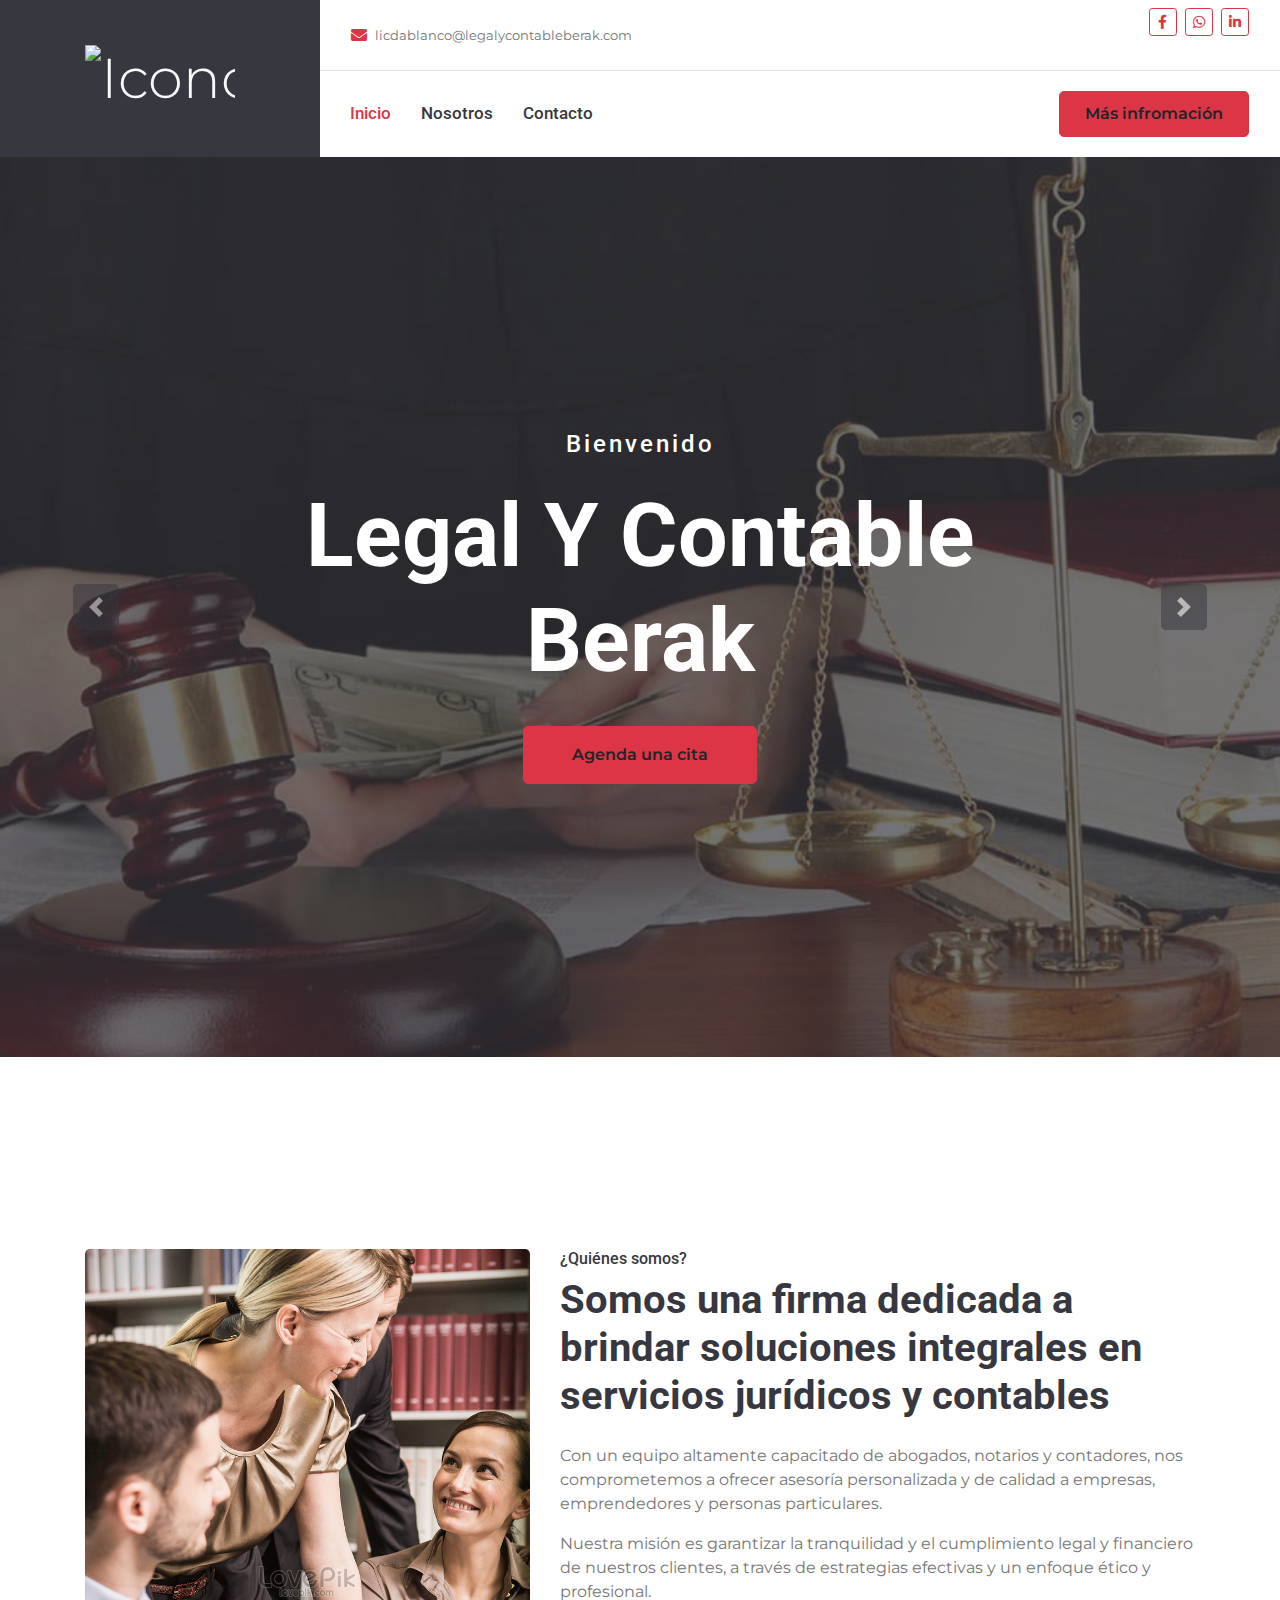
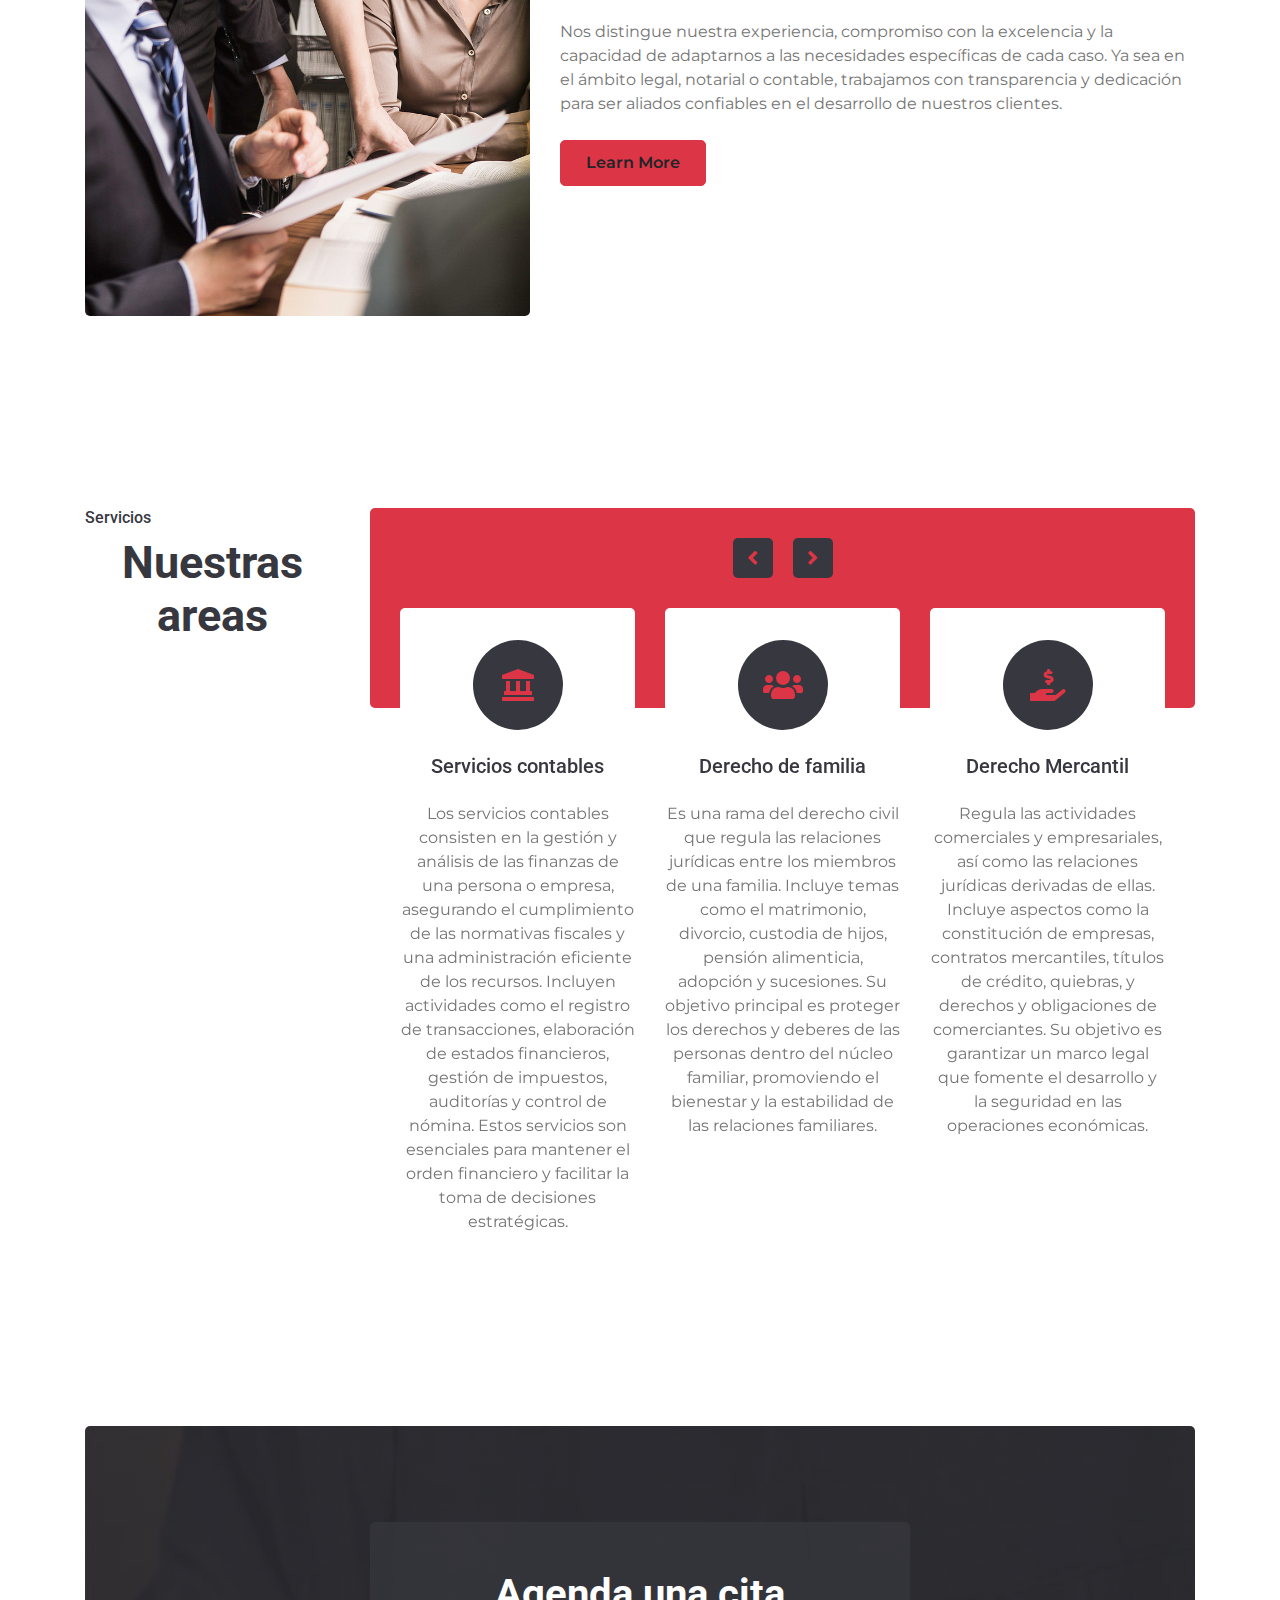
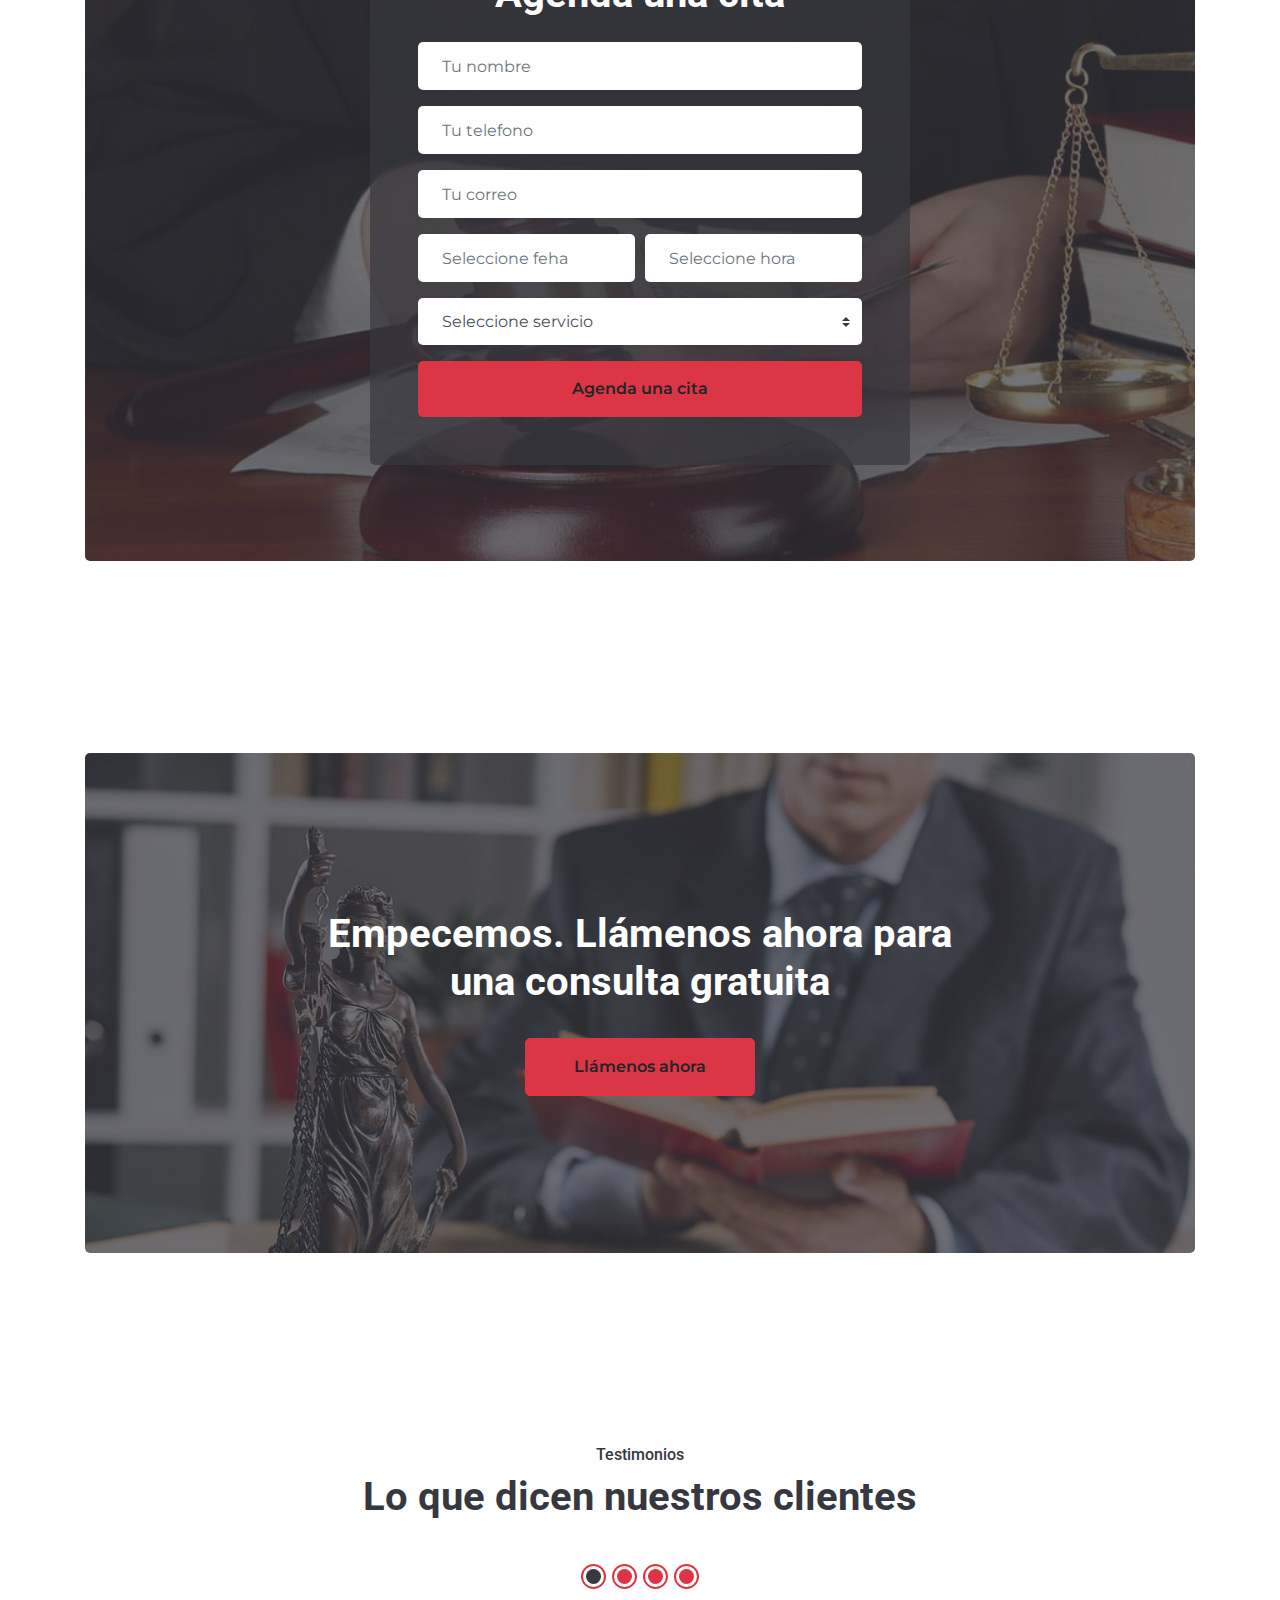
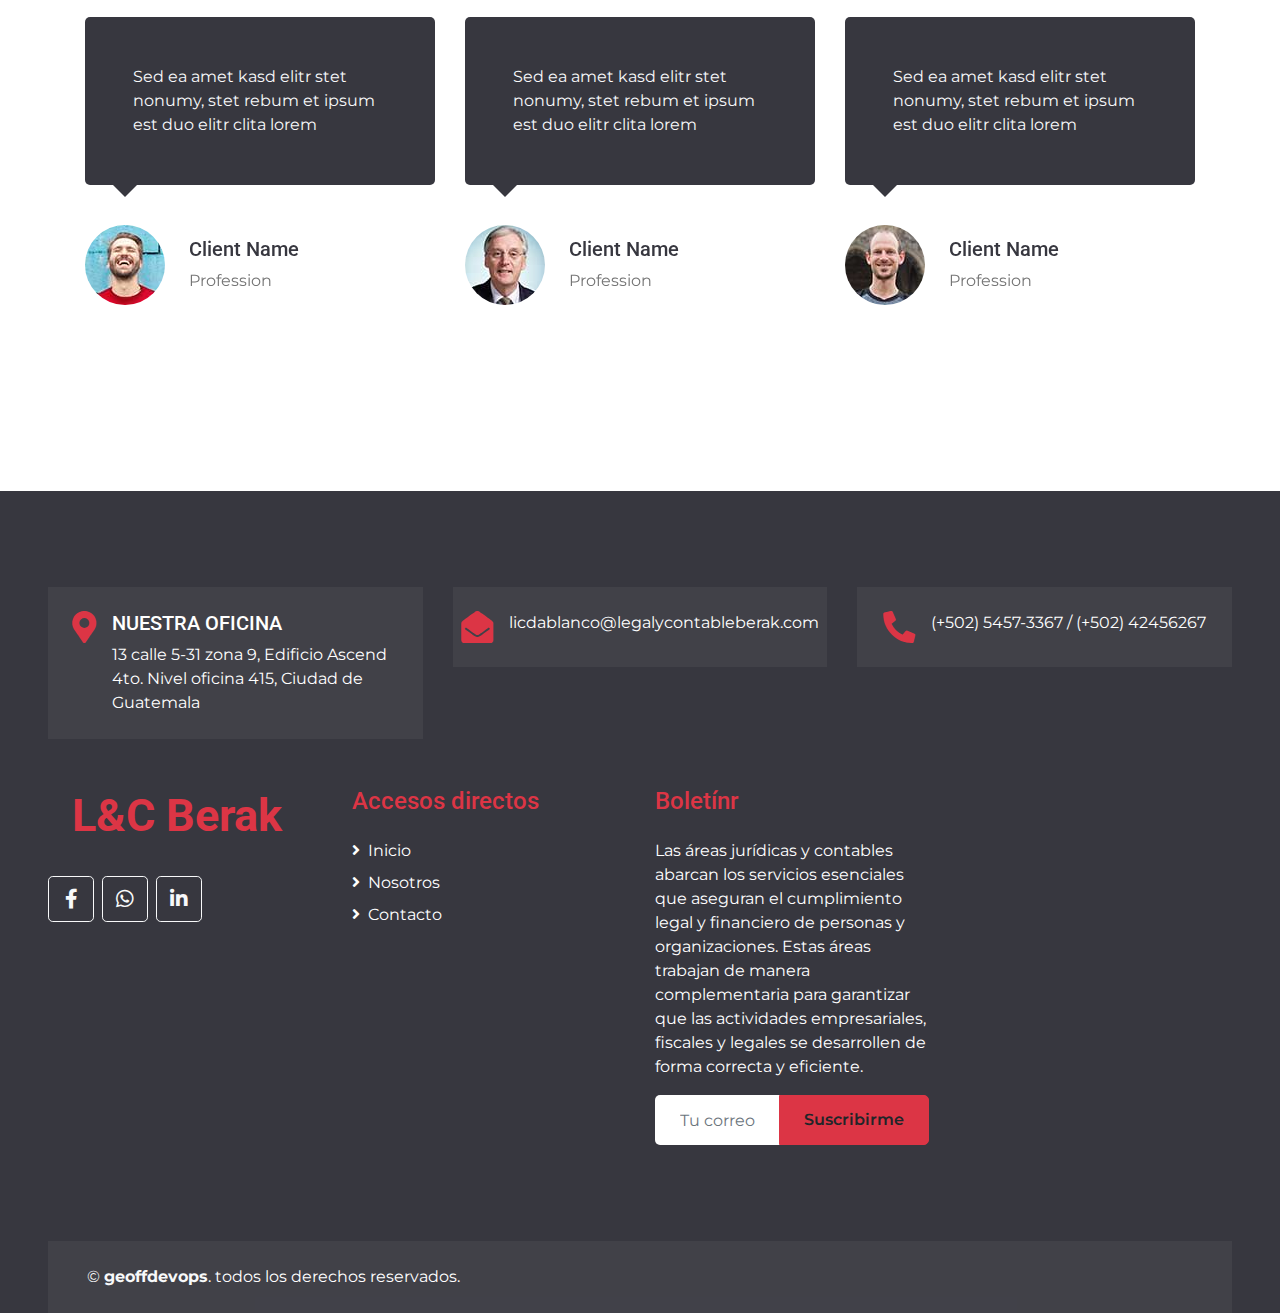
==== index.html @ bd58c587 "Se agrega Mision, vision, valores" ====
<!DOCTYPE html>
<html lang="en">

<head>
    <meta charset="utf-8">
    <title>L&C Berak</title>
    <meta content="width=device-width, initial-scale=1.0" name="viewport">
    <meta content="Free HTML Templates" name="keywords">
    <meta content="Free HTML Templates" name="description">

    <!-- Favicon -->
    <link href="img/favicon.svg" rel="icon">

    <!-- Google Web Fonts -->
    <link rel="preconnect" href="https://fonts.gstatic.com">
    <link href="https://fonts.googleapis.com/css2?family=Montserrat:wght@400;600&family=Roboto:wght@300;500;700&display=swap" rel="stylesheet"> 

    <!-- Font Awesome -->
    <link href="https://cdnjs.cloudflare.com/ajax/libs/font-awesome/5.10.0/css/all.min.css" rel="stylesheet">
    

    <!-- Libraries Stylesheet -->
    <link href="lib/owlcarousel/assets/owl.carousel.min.css" rel="stylesheet">
    <link href="lib/tempusdominus/css/tempusdominus-bootstrap-4.min.css" rel="stylesheet" />

    <!-- Customized Bootstrap Stylesheet -->
    <link href="css/style.css" rel="stylesheet">
</head>

<body>
    <!-- Inicio encabezado -->
    <div class="container-fluid">
        <div class="row">
            <div class="col-lg-3  bg-secondary d-none d-lg-block">
                <a href="index.html" class="navbar-brand w-100 h-100 m-0 p-0 d-flex flex-column align-items-center justify-content-center">
                  <img src="img/L&C4.svg" alt="Icono" style="width: 150px; margin-bottom: 10px;" class="m-0 display-4">
                  <!--<h1 class="m-0 display-4 text-primary text-uppercase">L&C Berak</h1>-->
                </a>
            </div>
            <div class="col-lg-9">
                <div class="row bg-white border-bottom d-none d-lg-flex">
                    <div class="col-lg-7 text-left">
                        <div class="h-100 d-inline-flex align-items-center py-2 px-3">
                            <i class="fa fa-envelope text-primary mr-2"></i>
                            <small>licdablanco@legalycontableberak.com</small>
                        </div>
                        <div class="h-100 d-inline-flex align-items-center py-2 px-2">
                            <i class="fa fa-phone-alt text-primary mr-2"></i>
                            <small>(+502) 5457-3367 / (+502) 42456267</small>
                        </div>
                    </div>
                    <div class="col-lg-5 text-right">
                        <div class="d-inline-flex align-items-center p-2">
                            <a class="btn btn-sm btn-outline-primary btn-sm-square mr-2" href="">
                                <i class="fab fa-facebook-f"></i>
                            </a>
                            <a class="btn btn-sm btn-outline-primary btn-sm-square mr-2" href="https://wa.link/m9ykl1">
                                <i class="fab fa-whatsapp"></i>
                            </a>
                            <!--<a class="btn btn-sm btn-outline-primary btn-sm-square mr-2" href="">
                                <i class="fab fa-twitter"></i>
                            </a>-->
                            <a class="btn btn-sm btn-outline-primary btn-sm-square mr-2" href="">
                                <i class="fab fa-linkedin-in"></i>
                            </a>
                            <!--<a class="btn btn-sm btn-outline-primary btn-sm-square mr-2" href="">
                                <i class="fab fa-instagram"></i>
                            </a>
                            <a class="btn btn-sm btn-outline-primary btn-sm-square mr-2" href="">
                                <i class="fab fa-youtube"></i>
                            </a>-->
                        </div>
                    </div>
                </div>
                <nav class="navbar navbar-expand-lg bg-white navbar-light p-0">
                    <a href="index.html" class="navbar-brand d-block d-lg-none">
                        <h1 class="m-0 display-4 text-primary text-uppercase">L&C Berak</h1>
                    </a>
                    <button type="button" class="navbar-toggler" data-toggle="collapse" data-target="#navbarCollapse">
                        <span class="navbar-toggler-icon"></span>
                    </button>
                    <div class="collapse navbar-collapse justify-content-between" id="navbarCollapse">
                        <div class="navbar-nav mr-auto py-0">
                            <a href="index.html" class="nav-item nav-link active">Inicio</a>
                            <a href="about.html" class="nav-item nav-link">Nosotros</a>
                            <!--<a href="service.html" class="nav-item nav-link">Practice</a>-->
                            <!--<a href="team.html" class="nav-item nav-link">Nuestro equipo</a>-->
                            <!--<div class="nav-item dropdown">
                                <a href="#" class="nav-link dropdown-toggle" data-toggle="dropdown">Menu_desplegable</a>
                                <div class="dropdown-menu rounded-0 m-0">
                                    <a href="#" class="dropdown-item">Menu Item 1</a>
                                    <a href="#" class="dropdown-item">Menu Item 2</a>
                                    <a href="#" class="dropdown-item">Menu Item 3</a>
                                </div>
                            </div>-->
                            <a href="contact.html" class="nav-item nav-link">Contacto</a>
                        </div>
                        <a href="" class="btn btn-primary mr-3 d-none d-lg-block">Más infromación</a>
                    </div>
                </nav>
            </div>
        </div>
    </div>
    <!-- Fin encabezado -->


    <!-- Inicio carrucel -->
    <div class="container-fluid p-0 mb-5 pb-5">
        <div id="header-carousel" class="carousel slide carousel-fade" data-ride="carousel">
            <div class="carousel-inner">
                <div class="carousel-item position-relative active" style="height: 100vh; min-height: 400px;">
                    <img class="position-absolute w-100 h-100" src="img/carousel-1.jpg" style="object-fit: cover;">
                    <div class="carousel-caption d-flex flex-column align-items-center justify-content-center">
                        <div class="p-3" style="max-width: 900px;">
                            <h4 class="text-white text-uppercase mb-4" style="letter-spacing: 3px;">Bienvenido</h4>
                            <h3 class="display-2 text-capitalize text-white mb-4">Legal y Contable Berak</h3>
                            <a class="btn btn-primary py-3 px-5 mt-2" href="#">Agenda una cita</a>
                        </div>
                    </div>
                </div>
                <div class="carousel-item position-relative" style="height: 100vh; min-height: 400px;">
                    <img class="position-absolute w-100 h-100" src="img/carousel-2.jpg" style="object-fit: cover;">
                    <div class="carousel-caption d-flex flex-column align-items-center justify-content-center">
                        <div class="p-3" style="max-width: 900px;">
                            <h4 class="text-white text-uppercase mb-4" style="letter-spacing: 3px;">Resultados que te mereces</h4>
                            <h3 class="display-2 text-capitalize text-white mb-4">Nos preparamos para oponernos por ti</h3>
                            <a class="btn btn-primary py-3 px-5 mt-2" href="#">Llámenos ahora</a>
                        </div>
                    </div>
                </div>
            </div>
            <a class="carousel-control-prev" href="#header-carousel" data-slide="prev">
                <div class="btn btn-lg btn-secondary btn-lg-square">
                    <span class="carousel-control-prev-icon"></span>
                </div>
            </a>
            <a class="carousel-control-next" href="#header-carousel" data-slide="next">
                <div class="btn btn-lg btn-secondary btn-lg-square">
                    <span class="carousel-control-next-icon"></span>
                </div>
            </a>
        </div>
    </div>
    <!-- Fin carrucel-->


    <!-- Inicio Quienes somos -->
    <div class="container-fluid py-5">
        <div class="container py-5">
            <div class="row">
                <div class="col-lg-5">
                    <img class="img-fluid rounded" src="img/about1.jpg" alt="">
                </div>
                <div class="col-lg-7 mt-4 mt-lg-0">
                    <!--<h2 class="position-relative text-center bg-white text-primary rounded p-3 mt-4 mb-4 d-none d-lg-block" style="width: 350px; margin-left: -205px;">25 años de experiencia</h2>-->
                    <h6 class="text-uppercase">¿Quiénes somos?</h6>
                    <h1 class="mb-4">Somos una firma dedicada a brindar soluciones integrales en servicios jurídicos y contables</h1>
                    <p>Con un equipo altamente capacitado de abogados, notarios y contadores, nos comprometemos a ofrecer asesoría personalizada y de calidad a empresas, emprendedores y personas particulares.</p>
                    <p>Nuestra misión es garantizar la tranquilidad y el cumplimiento legal y financiero de nuestros clientes, a través de estrategias efectivas y un enfoque ético y profesional.</p>
                    <p>Nos distingue nuestra experiencia, compromiso con la excelencia y la capacidad de adaptarnos a las necesidades específicas de cada caso. Ya sea en el ámbito legal, notarial o contable, trabajamos con transparencia y dedicación para ser aliados confiables en el desarrollo de nuestros clientes.</p>
                    <a href="about.html" class="btn btn-primary mt-2">Learn More</a>
                </div>
            </div>
        </div>
    </div>
    <!-- Fin Quienes somos -->


    <!-- inicio Servicios -->
    <div class="container-fluid py-5">
        <div class="container py-5">
            <div class="row">
                <div class="col-lg-3">
                    <h6 class="text-uppercase">Servicios</h6>
                    <h1 class="mb-4">Nuestras areas</h1>
                    <!--<p>Invidunt lorem justo clita. Erat lorem labore ea, justo dolor lorem ipsum ut sed eos, ipsum et dolor kasd sit ea justo. Erat justo sed sed diam. Ea et erat ut sed diam sea ipsum</p>-->
                    <!--<a href="" class="btn btn-primary mt-2">More Services</a>-->
                </div>
                <div class="col-lg-9 pt-5 pt-lg-0">
                    <div class="bg-primary rounded" style="height: 200px;"></div>
                    <div class="owl-carousel service-carousel position-relative" style="margin-top: -100px; padding: 0 30px;">
                        <div class="d-flex flex-column align-items-center text-center bg-white rounded pt-4">
                            <div class="icon-box bg-secondary text-primary mt-2 mb-4">
                                <i class="fa fa-2x fa-landmark"></i>
                            </div>
                            <h5 class="mb-4 px-4">Servicios contables</h5>
                            <p class="m-0">Los servicios contables consisten en la gestión y análisis de las finanzas de una persona o empresa, asegurando el cumplimiento de las normativas fiscales y una administración eficiente de los recursos. Incluyen actividades como el registro de transacciones, elaboración de estados financieros, gestión de impuestos, auditorías y control de nómina. Estos servicios son esenciales para mantener el orden financiero y facilitar la toma de decisiones estratégicas.</p>
                        </div>
                        <div class="d-flex flex-column align-items-center text-center bg-white rounded pt-4">
                            <div class="icon-box bg-secondary text-primary mt-2 mb-4">
                                <i class="fa fa-2x fa-users"></i>
                            </div>
                            <h5 class="mb-4 px-4">Derecho de familia</h5>
                            <p class="m-0">Es una rama del derecho civil que regula las relaciones jurídicas entre los miembros de una familia. Incluye temas como el matrimonio, divorcio, custodia de hijos, pensión alimenticia, adopción y sucesiones. Su objetivo principal es proteger los derechos y deberes de las personas dentro del núcleo familiar, promoviendo el bienestar y la estabilidad de las relaciones familiares.</p>
                        </div>
                        <div class="d-flex flex-column align-items-center text-center bg-white rounded pt-4">
                            <div class="icon-box bg-secondary text-primary mt-2 mb-4">
                                <i class="fa fa-2x fa-hand-holding-usd"></i>
                            </div>
                            <h5 class="mb-4 px-4">Derecho Mercantil</h5>
                            <p class="m-0">Regula las actividades comerciales y empresariales, así como las relaciones jurídicas derivadas de ellas. Incluye aspectos como la constitución de empresas, contratos mercantiles, títulos de crédito, quiebras, y derechos y obligaciones de comerciantes. Su objetivo es garantizar un marco legal que fomente el desarrollo y la seguridad en las operaciones económicas.</p>
                        </div>
                        <div class="d-flex flex-column align-items-center text-center bg-white rounded pt-4">
                            <div class="icon-box bg-secondary text-primary mt-2 mb-4">
                                <i class="fa fa-2x fa-gavel"></i>
                            </div>
                            <h5 class="mb-4 px-4">Femicidio</h5>
                            <p class="m-0">Asesoría y representación legal para víctimas indirectas, como familiares, en los procesos judiciales.
                                Acompañamiento en la denuncia ante las autoridades competentes.
                                Litigio penal para garantizar justicia, castigo al responsable y reparación del daño.
                                Orientación en derechos humanos para prevenir la revictimización y garantizar el acceso a la justicia.</p>
                        </div>
                    </div>
                </div>
            </div>
        </div>
    </div>
    <!-- Fin servicios -->


    <!-- Formulario cita -->
    <div class="container-fluid py-5">
        <div class="container py-5">
            <div class="bg-appointment rounded">
                <div class="row h-100 align-items-center justify-content-center">
                    <div class="col-lg-6 py-5">
                        <div class="rounded p-5 my-5" style="background: rgba(55, 55, 63, .7);">
                            <h1 class="text-center text-white mb-4">Agenda una cita</h1>
                            <form>
                                <div class="form-group">
                                    <input type="text" class="form-control border-0 p-4" placeholder="Tu nombre" required="required" />
                                </div>
                                <div class="form-group">
                                    <input type="tel" class="form-control border-0 p-4" placeholder="Tu telefono" required="required" />
                                </div>
                                <div class="form-group">
                                    <input type="email" class="form-control border-0 p-4" placeholder="Tu correo" required="required" />
                                </div>
                                <div class="form-row">
                                    <div class="col-6">
                                        <div class="form-group">
                                            <div class="date" id="date" data-target-input="nearest">
                                                <input type="text" class="form-control border-0 p-4 datetimepicker-input" placeholder="Seleccione feha" data-target="#date" data-toggle="datetimepicker"/>
                                            </div>
                                        </div>
                                    </div>
                                    <div class="col-6">
                                        <div class="form-group">
                                            <div class="time" id="time" data-target-input="nearest">
                                                <input type="text" class="form-control border-0 p-4 datetimepicker-input" placeholder="Seleccione hora" data-target="#time" data-toggle="datetimepicker"/>
                                            </div>
                                        </div>
                                    </div>
                                </div>
                                <div class="form-group">
                                    <select class="custom-select border-0 px-4" style="height: 47px;">
                                        <option selected>Seleccione servicio</option>
                                        <option value="1">Servicios contables</option>
                                        <option value="2">Derecho de familia</option>
                                        <option value="3">Derecho mercantil</option>
                                        <option value="3">Femicidio</option>
                                    </select>
                                </div>
                                <div>
                                    <button class="btn btn-primary btn-block border-0 py-3" type="submit">Agenda una cita</button>
                                </div>
                            </form>
                        </div>
                    </div>
                </div>
            </div>
        </div>
    </div>
    <!-- Fin formulario cita -->


    <!-- Inicio Valores -->
    <!--<div class="container-fluid py-5">
        <div class="container py-5">
            <div class="row">
                <div class="col-lg-6" style="min-height: 500px;">
                    <div class="position-relative h-100 rounded overflow-hidden">
                        <img class="position-absolute w-100 h-100" src="img/feature.jpg" style="object-fit: cover;">
                    </div>
                </div>
                <div class="col-lg-6 pt-5 pb-lg-5">
                    <div class="feature-text bg-white rounded p-lg-5">
                        <h6 class="text-uppercase">Nuestros pilares</h6>
                        <h1 class="mb-4">¿Por qué elegirnos?</h1>
                        <div class="d-flex mb-4">
                            <div class="btn-primary btn-lg-square px-3" style="border-radius: 50px;">
                                <h5 class="text-secondary m-0">01</h5>
                            </div>
                            <div class="ml-4">
                                <h5>Mejores Prácticas Legales</h5>
                                <p class="m-0">Ipsum duo tempor elitr rebum stet magna amet kasd. Ipsum magna ipsum ipsum stet ipsum</p>
                            </div>
                        </div>
                        <div class="d-flex mb-4">
                            <div class="btn-primary btn-lg-square px-3" style="border-radius: 50px;">
                                <h5 class="text-secondary m-0">02</h5>
                            </div>
                            <div class="ml-4">
                                <h5>Eficiencia y confianza</h5>
                                <p class="m-0">Ipsum duo tempor elitr rebum stet magna amet kasd. Ipsum magna ipsum ipsum stet ipsum</p>
                            </div>
                        </div>
                        <div class="d-flex">
                            <div class="btn-primary btn-lg-square px-3" style="border-radius: 50px;">
                                <h5 class="text-secondary m-0">03</h5>
                            </div>
                            <div class="ml-4">
                                <h5>Resultados que te mereces</h5>
                                <p class="m-0">Ipsum duo tempor elitr rebum stet magna amet kasd. Ipsum magna ipsum ipsum stet ipsum</p>
                            </div>
                        </div>
                    </div>
                </div>
            </div>
        </div>
    </div>-->
    <!-- Fin valores -->


    <!-- Inicio llamenos ahora -->
    <div class="container-fluid py-5">
        <div class="container py-5">
            <div class="bg-action rounded" style="height: 500px;">
                <div class="row h-100 align-items-center justify-content-center">
                    <div class="col-lg-7 text-center">
                        <h1 class="text-white mb-4">Empecemos. Llámenos ahora para una consulta gratuita</h1>
                        <a class="btn btn-primary py-3 px-5 mt-2" href="#">Llámenos ahora</a>
                    </div>
                </div>
            </div>
        </div>
    </div>
    <!-- Fin llamenos ahora-->


    <!-- Inicio Equipo-->
    <!--<div class="container-fluid py-5">
        <div class="container py-5">
            <div class="text-center pb-2">
                <h6 class="text-uppercase">Nuestros Abogados</h6>
                <h1 class="mb-4">Conozca a nuestros abogados</h1>
            </div>
            <div class="row">
                <div class="col-12">
                    <div class="bg-primary rounded" style="height: 200px;"></div>
                    <div class="owl-carousel team-carousel position-relative" style="margin-top: -97px; padding: 0 30px;">
                        <div class="team-item text-center bg-white rounded overflow-hidden pt-4">
                            <h5 class="mb-2 px-4">Nombre del abogado</h5>
                            <p class="mb-3 px-4">Practice Area</p>
                            <div class="team-img position-relative">
                                <img class="img-fluid" src="img/team-1.jpg" alt="">
                                <div class="team-social">
                                    <a class="btn btn-outline-light btn-square mx-1" href="#"><i class="fab fa-twitter"></i></a>
                                    <a class="btn btn-outline-light btn-square mx-1" href="#"><i class="fab fa-facebook-f"></i></a>
                                    <a class="btn btn-outline-light btn-square mx-1" href="#"><i class="fab fa-whatsapp"></i></a>
                                    <a class="btn btn-outline-light btn-square mx-1" href="#"><i class="fab fa-linkedin-in"></i></a>
                                </div>
                            </div>
                        </div>
                        <div class="team-item text-center bg-white rounded overflow-hidden pt-4">
                            <h5 class="mb-2 px-4">Nombre del abogado</h5>
                            <p class="mb-3 px-4">Practice Area</p>
                            <div class="team-img position-relative">
                                <img class="img-fluid" src="img/team-2.jpg" alt="">
                                <div class="team-social">
                                    <a class="btn btn-outline-light btn-square mx-1" href="#"><i class="fab fa-twitter"></i></a>
                                    <a class="btn btn-outline-light btn-square mx-1" href="#"><i class="fab fa-facebook-f"></i></a>
                                    <a class="btn btn-outline-light btn-square mx-1" href="#"><i class="fab fa-whatsapp"></i></a>
                                    <a class="btn btn-outline-light btn-square mx-1" href="#"><i class="fab fa-linkedin-in"></i></a>
                                </div>
                            </div>
                        </div>
                        <div class="team-item text-center bg-white rounded overflow-hidden pt-4">
                            <h5 class="mb-2 px-4">Nombre del abogado</h5>
                            <p class="mb-3 px-4">Practice Area</p>
                            <div class="team-img position-relative">
                                <img class="img-fluid" src="img/team-3.jpg" alt="">
                                <div class="team-social">
                                    <a class="btn btn-outline-light btn-square mx-1" href="#"><i class="fab fa-twitter"></i></a>
                                    <a class="btn btn-outline-light btn-square mx-1" href="#"><i class="fab fa-facebook-f"></i></a>
                                    <a class="btn btn-outline-light btn-square mx-1" href="#"><i class="fab fa-whatsapp"></i></a>
                                    <a class="btn btn-outline-light btn-square mx-1" href="#"><i class="fab fa-linkedin-in"></i></a>
                                </div>
                            </div>
                        </div>
                        <div class="team-item text-center bg-white rounded overflow-hidden pt-4">
                            <h5 class="mb-2 px-4">Nombre del abogado</h5>
                            <p class="mb-3 px-4">Practice Area</p>
                            <div class="team-img position-relative">
                                <img class="img-fluid" src="img/team-4.jpg" alt="">
                                <div class="team-social">
                                    <a class="btn btn-outline-light btn-square mx-1" href="#"><i class="fab fa-twitter"></i></a>
                                    <a class="btn btn-outline-light btn-square mx-1" href="#"><i class="fab fa-facebook-f"></i></a>
                                    <a class="btn btn-outline-light btn-square mx-1" href="#"><i class="fab fa-whatsapp"></i></a>
                                    <a class="btn btn-outline-light btn-square mx-1" href="#"><i class="fab fa-linkedin-in"></i></a>
                                </div>
                            </div>
                        </div>
                        <div class="team-item text-center bg-white rounded overflow-hidden pt-4">
                            <h5 class="mb-2 px-4">Nombre del abogado</h5>
                            <p class="mb-3 px-4">Practice Area</p>
                            <div class="team-img position-relative">
                                <img class="img-fluid" src="img/team-5.jpg" alt="">
                                <div class="team-social">
                                    <a class="btn btn-outline-light btn-square mx-1" href="#"><i class="fab fa-twitter"></i></a>
                                    <a class="btn btn-outline-light btn-square mx-1" href="#"><i class="fab fa-facebook-f"></i></a>
                                    <a class="btn btn-outline-light btn-square mx-1" href="#"><i class="fab fa-whatsapp"></i></a>
                                    <a class="btn btn-outline-light btn-square mx-1" href="#"><i class="fab fa-linkedin-in"></i></a>
                                </div>
                            </div>
                        </div>
                    </div>
                </div>
            </div>
        </div>
    </div>-->
    <!-- Fin inicio -->


    <!-- Inicio testimonio-->
    <div class="container-fluid py-5">
        <div class="container py-5">
            <div class="text-center pb-5">
                <h6 class="text-uppercase">Testimonios</h6>
                <h1 class="mb-5">Lo que dicen nuestros clientes</h1>
            </div>
            <div class="owl-carousel testimonial-carousel">
                <div class="testimonial-item">
                    <div class="testimonial-text position-relative bg-secondary text-light rounded p-5 mb-4">
                        Sed ea amet kasd elitr stet nonumy, stet rebum et ipsum est duo elitr clita lorem
                    </div>
                    <div class="d-flex align-items-center pt-3">
                        <img class="img-fluid rounded-circle" src="img/testimonial-1.jpg" style="width: 80px; height: 80px;" alt="">
                        <div class="pl-4">
                            <h5>Client Name</h5>
                            <p class="m-0">Profession</p>
                        </div>
                    </div>
                </div>
                <div class="testimonial-item">
                    <div class="testimonial-text position-relative bg-secondary text-light rounded p-5 mb-4">
                        Sed ea amet kasd elitr stet nonumy, stet rebum et ipsum est duo elitr clita lorem
                    </div>
                    <div class="d-flex align-items-center pt-3">
                        <img class="img-fluid rounded-circle" src="img/testimonial-2.jpg" style="width: 80px; height: 80px;" alt="">
                        <div class="pl-4">
                            <h5>Client Name</h5>
                            <p class="m-0">Profession</p>
                        </div>
                    </div>
                </div>
                <div class="testimonial-item">
                    <div class="testimonial-text position-relative bg-secondary text-light rounded p-5 mb-4">
                        Sed ea amet kasd elitr stet nonumy, stet rebum et ipsum est duo elitr clita lorem
                    </div>
                    <div class="d-flex align-items-center pt-3">
                        <img class="img-fluid rounded-circle" src="img/testimonial-3.jpg" style="width: 80px; height: 80px;" alt="">
                        <div class="pl-4">
                            <h5>Client Name</h5>
                            <p class="m-0">Profession</p>
                        </div>
                    </div>
                </div>
                <div class="testimonial-item">
                    <div class="testimonial-text position-relative bg-secondary text-light rounded p-5 mb-4">
                        Sed ea amet kasd elitr stet nonumy, stet rebum et ipsum est duo elitr clita lorem
                    </div>
                    <div class="d-flex align-items-center pt-3">
                        <img class="img-fluid rounded-circle" src="img/testimonial-4.jpg" style="width: 80px; height: 80px;" alt="">
                        <div class="pl-4">
                            <h5>Client Name</h5>
                            <p class="m-0">Profession</p>
                        </div>
                    </div>
                </div>
            </div>
        </div>
    </div>
    <!-- Fin testimonio-->


    <!-- Inicio pie de pagina-->
    <div class="container-fluid bg-secondary text-white pt-5 px-sm-3 px-md-5" style="margin-top: 90px;">
        <div class="row mt-5">
            <div class="col-lg-4">
                <div class="d-flex justify-content-lg-center p-4" style="background: rgba(256, 256, 256, .05);">
                    <i class="fa fa-2x fa-map-marker-alt text-primary"></i>
                    <div class="ml-3">
                        <h5 class="text-white">NUESTRA OFICINA</h5>
                        <p class="m-0">13 calle 5-31 zona 9, Edificio Ascend 4to. Nivel oficina 415, Ciudad de Guatemala</p>
                    </div>
                </div>
            </div>
            <div class="col-lg-4">
                <div class="d-flex justify-content-lg-center p-4" style="background: rgba(256, 256, 256, .05);">
                    <i class="fa fa-2x fa-envelope-open text-primary"></i>
                    <div class="ml-3">
                        <!--<h5 class="text-white">Email Us</h5>-->
                        <p class="m-0">licdablanco@legalycontableberak.com</p>
                    </div>
                </div>
            </div>
            <div class="col-lg-4">
                <div class="d-flex justify-content-lg-center p-4" style="background: rgba(256, 256, 256, .05);">
                    <i class="fa fa-2x fa-phone-alt text-primary"></i>
                    <div class="ml-3">
                        <!--<h5 class="text-white">Call Us</h5>-->
                        <p class="m-0">(+502) 5457-3367 / (+502) 42456267</p>
                    </div>
                </div>
            </div>
        </div>
        <div class="row pt-5">
            <div class="col-lg-3 col-md-6 mb-5">
                <a href="index.html" class="navbar-brand">
                    <h1 class="m-0 mt-n2 display-4 text-primary text-uppercase">L&C Berak</h1>
                </a>
                <!--<p>Volup amet magna clita tempor. Tempor sea eos vero ipsum. Lorem lorem sit sed elitr sed kasd et</p>-->
                <div class="d-flex justify-content-start mt-4">
                    <!--<a class="btn btn-lg btn-outline-light btn-lg-square mr-2" href="#"><i class="fab fa-twitter"></i></a>-->
                    <a class="btn btn-lg btn-outline-light btn-lg-square mr-2" href="#"><i class="fab fa-facebook-f"></i></a>
                    <a class="btn btn-lg btn-outline-light btn-lg-square mr-2" href="https://wa.link/m9ykl1"><i class="fab fa-whatsapp"></i></a>
                    <a class="btn btn-lg btn-outline-light btn-lg-square mr-2" href="#"><i class="fab fa-linkedin-in"></i></a>
                    <!--<a class="btn btn-lg btn-outline-light btn-lg-square" href="#"><i class="fab fa-instagram"></i></a>-->
                </div>
            </div>
            <div class="col-lg-3 col-md-6 mb-5">
                <h4 class="font-weight-semi-bold text-primary mb-4">Accesos directos</h4>
                <div class="d-flex flex-column justify-content-start">
                    <a class="text-white mb-2" href="#"><i class="fa fa-angle-right mr-2"></i>Inicio</a>
                    <a class="text-white mb-2" href="#"><i class="fa fa-angle-right mr-2"></i>Nosotros</a>
                    <!--<a class="text-white mb-2" href="#"><i class="fa fa-angle-right mr-2"></i>Servicios</a>-->
                    <!--<a class="text-white mb-2" href="#"><i class="fa fa-angle-right mr-2"></i>Nuestro equipo</a>-->
                    <a class="text-white" href="#"><i class="fa fa-angle-right mr-2"></i>Contacto</a>
                </div>
            </div>
            <!--<div class="col-lg-3 col-md-6 mb-5">
                <h4 class="font-weight-semi-bold text-primary mb-4">Quick Links</h4>
                <div class="d-flex flex-column justify-content-start">
                    <a class="text-white mb-2" href="#"><i class="fa fa-angle-right mr-2"></i>FAQs</a>
                    <a class="text-white mb-2" href="#"><i class="fa fa-angle-right mr-2"></i>Help</a>
                    <a class="text-white mb-2" href="#"><i class="fa fa-angle-right mr-2"></i>Terms</a>
                    <a class="text-white mb-2" href="#"><i class="fa fa-angle-right mr-2"></i>Privacy</a>
                    <a class="text-white" href="#"><i class="fa fa-angle-right mr-2"></i>Site Map</a>
                </div>
            </div>-->
            <div class="col-lg-3 col-md-6 mb-5">
                <h4 class="font-weight-semi-bold text-primary mb-4">Boletínr</h4>
                <p>Las áreas jurídicas y contables abarcan los servicios esenciales que aseguran el cumplimiento legal y financiero de personas y organizaciones. Estas áreas trabajan de manera complementaria para garantizar que las actividades empresariales, fiscales y legales se desarrollen de forma correcta y eficiente.</p>
                <div class="w-100">
                    <div class="input-group">
                        <input type="text" class="form-control border-0" style="padding: 25px;" placeholder="Tu correo">
                        <div class="input-group-append">
                            <button class="btn btn-primary px-4">Suscribirme</button>
                        </div>
                    </div>
                </div>
            </div>
        </div>
        <div class="row p-4 mt-5 mx-0" style="background: rgba(256, 256, 256, .05);">
            <div class="col-md-6 text-center text-md-left mb-3 mb-md-0">
                <p class="m-0 text-white">&copy; <a class="font-weight-bold" href="#">geoffdevops</a>. todos los derechos reservados.</p>
            </div>
            <!--<div class="col-md-6 text-center text-md-right">
                <p class="m-0 text-white">Designed by <a class="font-weight-bold" href="https://htmlcodex.com">HTML Codex</a></p>
            </div>-->
        </div>
    </div>
    <!-- Fin pie de pagina-->


    <!-- Back to Top -->
    <a href="#" class="btn btn-primary px-3 back-to-top"><i class="fa fa-angle-double-up"></i></a>


    <!-- JavaScript Libraries -->
    <script src="https://code.jquery.com/jquery-3.4.1.min.js"></script>
    <script src="https://stackpath.bootstrapcdn.com/bootstrap/4.4.1/js/bootstrap.bundle.min.js"></script>
    <script src="lib/easing/easing.min.js"></script>
    <script src="lib/waypoints/waypoints.min.js"></script>
    <script src="lib/owlcarousel/owl.carousel.min.js"></script>
    <script src="lib/tempusdominus/js/moment.min.js"></script>
    <script src="lib/tempusdominus/js/moment-timezone.min.js"></script>
    <script src="lib/tempusdominus/js/tempusdominus-bootstrap-4.min.js"></script>

    <!-- Contact Javascript File -->
    <script src="mail/jqBootstrapValidation.min.js"></script>
    <script src="mail/contact.js"></script>

    <!-- Template Javascript -->
    <script src="js/main.js"></script>
</body>

</html>
---- css/style.css ----
/******* Bootstrap Theming ********/
/*!
 * Bootstrap v4.5.3 (https://getbootstrap.com/)
 * Copyright 2011-2020 The Bootstrap Authors
 * Copyright 2011-2020 Twitter, Inc.
 * Licensed under MIT (https://github.com/twbs/bootstrap/blob/main/LICENSE)
 */
:root {
  --blue: #007bff;
  --indigo: #6610f2;
  --purple: #6f42c1;
  --pink: #e83e8c;
  --red: #dc3545;
  --orange: #fd7e14;
  --yellow: #ffc107;
  --green: #28a745;
  --teal: #20c997;
  --cyan: #17a2b8;
  --white: #fff;
  --gray: #6c757d;
  --gray-dark: #343a40;
  --primary: #B49C73;
  --secondary: #37373F;
  --success: #28a745;
  --info: #17a2b8;
  --warning: #ffc107;
  --danger: #dc3545;
  --light: #f8f9fa;
  --dark: #343a40;
  --breakpoint-xs: 0;
  --breakpoint-sm: 576px;
  --breakpoint-md: 768px;
  --breakpoint-lg: 992px;
  --breakpoint-xl: 1200px;
  --font-family-sans-serif: "Montserrat", sans-serif;
  --font-family-monospace: SFMono-Regular, Menlo, Monaco, Consolas, "Liberation Mono", "Courier New", monospace;
}

*,
*::before,
*::after {
  box-sizing: border-box;
}

html {
  font-family: sans-serif;
  line-height: 1.15;
  -webkit-text-size-adjust: 100%;
  -webkit-tap-highlight-color: rgba(0, 0, 0, 0);
}

article, aside, figcaption, figure, footer, header, hgroup, main, nav, section {
  display: block;
}

body {
  margin: 0;
  font-family: "Montserrat", sans-serif;
  font-size: 1rem;
  font-weight: 400;
  line-height: 1.5;
  color: #757575;
  text-align: left;
  background-color: #fff;
}

[tabindex="-1"]:focus:not(:focus-visible) {
  outline: 0 !important;
}

hr {
  box-sizing: content-box;
  height: 0;
  overflow: visible;
}

h1, h2, h3, h4, h5, h6 {
  margin-top: 0;
  margin-bottom: 0.5rem;
}

p {
  margin-top: 0;
  margin-bottom: 1rem;
}

abbr[title],
abbr[data-original-title] {
  text-decoration: underline;
  text-decoration: underline dotted;
  cursor: help;
  border-bottom: 0;
  text-decoration-skip-ink: none;
}

address {
  margin-bottom: 1rem;
  font-style: normal;
  line-height: inherit;
}

ol,
ul,
dl {
  margin-top: 0;
  margin-bottom: 1rem;
}

ol ol,
ul ul,
ol ul,
ul ol {
  margin-bottom: 0;
}

dt {
  font-weight: 700;
}

dd {
  margin-bottom: .5rem;
  margin-left: 0;
}

blockquote {
  margin: 0 0 1rem;
}

b,
strong {
  font-weight: bolder;
}

small {
  font-size: 80%;
}

sub,
sup {
  position: relative;
  font-size: 75%;
  line-height: 0;
  vertical-align: baseline;
}

sub {
  bottom: -.25em;
}

sup {
  top: -.5em;
}

a {
  color: var(--light);
  text-decoration: none;
  background-color: transparent;
}

a:hover {
  color: var(--gray);
  text-decoration: underline;
}

a:not([href]):not([class]) {
  color: inherit;
  text-decoration: none;
}

a:not([href]):not([class]):hover {
  color: inherit;
  text-decoration: none;
}

pre,
code,
kbd,
samp {
  font-family: SFMono-Regular, Menlo, Monaco, Consolas, "Liberation Mono", "Courier New", monospace;
  font-size: 1em;
}

pre {
  margin-top: 0;
  margin-bottom: 1rem;
  overflow: auto;
  -ms-overflow-style: scrollbar;
}

figure {
  margin: 0 0 1rem;
}

img {
  vertical-align: middle;
  border-style: none;
}

svg {
  overflow: hidden;
  vertical-align: middle;
}

table {
  border-collapse: collapse;
}

caption {
  padding-top: 0.75rem;
  padding-bottom: 0.75rem;
  color: #6c757d;
  text-align: left;
  caption-side: bottom;
}

th {
  text-align: inherit;
  text-align: -webkit-match-parent;
}

label {
  display: inline-block;
  margin-bottom: 0.5rem;
}

button {
  border-radius: 0;
}

button:focus {
  outline: 1px dotted;
  outline: 5px auto -webkit-focus-ring-color;
}

input,
button,
select,
optgroup,
textarea {
  margin: 0;
  font-family: inherit;
  font-size: inherit;
  line-height: inherit;
}

button,
input {
  overflow: visible;
}

button,
select {
  text-transform: none;
}

[role="button"] {
  cursor: pointer;
}

select {
  word-wrap: normal;
}

button,
[type="button"],
[type="reset"],
[type="submit"] {
  -webkit-appearance: button;
}

button:not(:disabled),
[type="button"]:not(:disabled),
[type="reset"]:not(:disabled),
[type="submit"]:not(:disabled) {
  cursor: pointer;
}

button::-moz-focus-inner,
[type="button"]::-moz-focus-inner,
[type="reset"]::-moz-focus-inner,
[type="submit"]::-moz-focus-inner {
  padding: 0;
  border-style: none;
}

input[type="radio"],
input[type="checkbox"] {
  box-sizing: border-box;
  padding: 0;
}

textarea {
  overflow: auto;
  resize: vertical;
}

fieldset {
  min-width: 0;
  padding: 0;
  margin: 0;
  border: 0;
}

legend {
  display: block;
  width: 100%;
  max-width: 100%;
  padding: 0;
  margin-bottom: .5rem;
  font-size: 1.5rem;
  line-height: inherit;
  color: inherit;
  white-space: normal;
}

@media (max-width: 1200px) {
  legend {
    font-size: calc(1.275rem + 0.3vw) ;
  }
}

progress {
  vertical-align: baseline;
}

[type="number"]::-webkit-inner-spin-button,
[type="number"]::-webkit-outer-spin-button {
  height: auto;
}

[type="search"] {
  outline-offset: -2px;
  -webkit-appearance: none;
}

[type="search"]::-webkit-search-decoration {
  -webkit-appearance: none;
}

::-webkit-file-upload-button {
  font: inherit;
  -webkit-appearance: button;
}

output {
  display: inline-block;
}

summary {
  display: list-item;
  cursor: pointer;
}

template {
  display: none;
}

[hidden] {
  display: none !important;
}

h1, h2, h3, h4, h5, h6,
.h1, .h2, .h3, .h4, .h5, .h6 {
  margin-bottom: 0.5rem;
  font-family: "Roboto", sans-serif;
  font-weight: 500;
  line-height: 1.2;
  color: #37373F;
}

h1, .h1 {
  font-size: 2.5rem;
}

@media (max-width: 1200px) {
  h1, .h1 {
    font-size: calc(1.375rem + 1.5vw) ;
  }
}

h2, .h2 {
  font-size: 2rem;
}

@media (max-width: 1200px) {
  h2, .h2 {
    font-size: calc(1.325rem + 0.9vw) ;
  }
}

h3, .h3 {
  font-size: 1.75rem;
}

@media (max-width: 1200px) {
  h3, .h3 {
    font-size: calc(1.3rem + 0.6vw) ;
  }
}

h4, .h4 {
  font-size: 1.5rem;
}

@media (max-width: 1200px) {
  h4, .h4 {
    font-size: calc(1.275rem + 0.3vw) ;
  }
}

h5, .h5 {
  font-size: 1.25rem;
}

h6, .h6 {
  font-size: 1rem;
}

.lead {
  font-size: 1.25rem;
  font-weight: 300;
}

.display-1 {
  font-size: 6rem;
  font-weight: 300;
  line-height: 1.2;
}

@media (max-width: 1200px) {
  .display-1 {
    font-size: calc(1.725rem + 5.7vw) ;
  }
}

.display-2 {
  font-size: 5.5rem;
  font-weight: 300;
  line-height: 1.2;
}

@media (max-width: 1200px) {
  .display-2 {
    font-size: calc(1.675rem + 5.1vw) ;
  }
}

.display-3 {
  font-size: 4.5rem;
  font-weight: 300;
  line-height: 1.2;
}

@media (max-width: 1200px) {
  .display-3 {
    font-size: calc(1.575rem + 3.9vw) ;
  }
}

.display-4 {
  font-size: 3.5rem;
  font-weight: 300;
  line-height: 1.2;
}

@media (max-width: 1200px) {
  .display-4 {
    font-size: calc(1.475rem + 2.7vw) ;
  }
}

hr {
  margin-top: 1rem;
  margin-bottom: 1rem;
  border: 0;
  border-top: 1px solid rgba(0, 0, 0, 0.1);
}

small,
.small {
  font-size: 80%;
  font-weight: 400;
}

mark,
.mark {
  padding: 0.2em;
  background-color: #fcf8e3;
}

.list-unstyled {
  padding-left: 0;
  list-style: none;
}

.list-inline {
  padding-left: 0;
  list-style: none;
}

.list-inline-item {
  display: inline-block;
}

.list-inline-item:not(:last-child) {
  margin-right: 0.5rem;
}

.initialism {
  font-size: 90%;
  text-transform: uppercase;
}

.blockquote {
  margin-bottom: 1rem;
  font-size: 1.25rem;
}

.blockquote-footer {
  display: block;
  font-size: 80%;
  color: #6c757d;
}

.blockquote-footer::before {
  content: "\2014\00A0";
}

.img-fluid {
  max-width: 100%;
  height: auto;
}

.img-thumbnail {
  padding: 0.25rem;
  background-color: #fff;
  border: 1px solid #dee2e6;
  border-radius: 5px;
  max-width: 100%;
  height: auto;
}

.figure {
  display: inline-block;
}

.figure-img {
  margin-bottom: 0.5rem;
  line-height: 1;
}

.figure-caption {
  font-size: 90%;
  color: #6c757d;
}

code {
  font-size: 87.5%;
  color: #e83e8c;
  word-wrap: break-word;
}

a > code {
  color: inherit;
}

kbd {
  padding: 0.2rem 0.4rem;
  font-size: 87.5%;
  color: #fff;
  background-color: #212529;
  border-radius: 0.2rem;
}

kbd kbd {
  padding: 0;
  font-size: 100%;
  font-weight: 700;
}

pre {
  display: block;
  font-size: 87.5%;
  color: #212529;
}

pre code {
  font-size: inherit;
  color: inherit;
  word-break: normal;
}

.pre-scrollable {
  max-height: 340px;
  overflow-y: scroll;
}

.container,
.container-fluid,
.container-sm,
.container-md,
.container-lg,
.container-xl {
  width: 100%;
  padding-right: 15px;
  padding-left: 15px;
  margin-right: auto;
  margin-left: auto;
}

@media (min-width: 576px) {
  .container, .container-sm {
    max-width: 540px;
  }
}

@media (min-width: 768px) {
  .container, .container-sm, .container-md {
    max-width: 720px;
  }
}

@media (min-width: 992px) {
  .container, .container-sm, .container-md, .container-lg {
    max-width: 960px;
  }
}

@media (min-width: 1200px) {
  .container, .container-sm, .container-md, .container-lg, .container-xl {
    max-width: 1140px;
  }
}

.row {
  display: flex;
  flex-wrap: wrap;
  margin-right: -15px;
  margin-left: -15px;
}

.no-gutters {
  margin-right: 0;
  margin-left: 0;
}

.no-gutters > .col,
.no-gutters > [class*="col-"] {
  padding-right: 0;
  padding-left: 0;
}

.col-1, .col-2, .col-3, .col-4, .col-5, .col-6, .col-7, .col-8, .col-9, .col-10, .col-11, .col-12, .col,
.col-auto, .col-sm-1, .col-sm-2, .col-sm-3, .col-sm-4, .col-sm-5, .col-sm-6, .col-sm-7, .col-sm-8, .col-sm-9, .col-sm-10, .col-sm-11, .col-sm-12, .col-sm,
.col-sm-auto, .col-md-1, .col-md-2, .col-md-3, .col-md-4, .col-md-5, .col-md-6, .col-md-7, .col-md-8, .col-md-9, .col-md-10, .col-md-11, .col-md-12, .col-md,
.col-md-auto, .col-lg-1, .col-lg-2, .col-lg-3, .col-lg-4, .col-lg-5, .col-lg-6, .col-lg-7, .col-lg-8, .col-lg-9, .col-lg-10, .col-lg-11, .col-lg-12, .col-lg,
.col-lg-auto, .col-xl-1, .col-xl-2, .col-xl-3, .col-xl-4, .col-xl-5, .col-xl-6, .col-xl-7, .col-xl-8, .col-xl-9, .col-xl-10, .col-xl-11, .col-xl-12, .col-xl,
.col-xl-auto {
  position: relative;
  width: 100%;
  padding-right: 15px;
  padding-left: 15px;
}

.col {
  flex-basis: 0;
  flex-grow: 1;
  max-width: 100%;
}

.row-cols-1 > * {
  flex: 0 0 100%;
  max-width: 100%;
}

.row-cols-2 > * {
  flex: 0 0 50%;
  max-width: 50%;
}

.row-cols-3 > * {
  flex: 0 0 33.33333%;
  max-width: 33.33333%;
}

.row-cols-4 > * {
  flex: 0 0 25%;
  max-width: 25%;
}

.row-cols-5 > * {
  flex: 0 0 20%;
  max-width: 20%;
}

.row-cols-6 > * {
  flex: 0 0 16.66667%;
  max-width: 16.66667%;
}

.col-auto {
  flex: 0 0 auto;
  width: auto;
  max-width: 100%;
}

.col-1 {
  flex: 0 0 8.33333%;
  max-width: 8.33333%;
}

.col-2 {
  flex: 0 0 16.66667%;
  max-width: 16.66667%;
}

.col-3 {
  flex: 0 0 25%;
  max-width: 25%;
}

.col-4 {
  flex: 0 0 33.33333%;
  max-width: 33.33333%;
}

.col-5 {
  flex: 0 0 41.66667%;
  max-width: 41.66667%;
}

.col-6 {
  flex: 0 0 50%;
  max-width: 50%;
}

.col-7 {
  flex: 0 0 58.33333%;
  max-width: 58.33333%;
}

.col-8 {
  flex: 0 0 66.66667%;
  max-width: 66.66667%;
}

.col-9 {
  flex: 0 0 75%;
  max-width: 75%;
}

.col-10 {
  flex: 0 0 83.33333%;
  max-width: 83.33333%;
}

.col-11 {
  flex: 0 0 91.66667%;
  max-width: 91.66667%;
}

.col-12 {
  flex: 0 0 100%;
  max-width: 100%;
}

.order-first {
  order: -1;
}

.order-last {
  order: 13;
}

.order-0 {
  order: 0;
}

.order-1 {
  order: 1;
}

.order-2 {
  order: 2;
}

.order-3 {
  order: 3;
}

.order-4 {
  order: 4;
}

.order-5 {
  order: 5;
}

.order-6 {
  order: 6;
}

.order-7 {
  order: 7;
}

.order-8 {
  order: 8;
}

.order-9 {
  order: 9;
}

.order-10 {
  order: 10;
}

.order-11 {
  order: 11;
}

.order-12 {
  order: 12;
}

.offset-1 {
  margin-left: 8.33333%;
}

.offset-2 {
  margin-left: 16.66667%;
}

.offset-3 {
  margin-left: 25%;
}

.offset-4 {
  margin-left: 33.33333%;
}

.offset-5 {
  margin-left: 41.66667%;
}

.offset-6 {
  margin-left: 50%;
}

.offset-7 {
  margin-left: 58.33333%;
}

.offset-8 {
  margin-left: 66.66667%;
}

.offset-9 {
  margin-left: 75%;
}

.offset-10 {
  margin-left: 83.33333%;
}

.offset-11 {
  margin-left: 91.66667%;
}

@media (min-width: 576px) {
  .col-sm {
    flex-basis: 0;
    flex-grow: 1;
    max-width: 100%;
  }
  .row-cols-sm-1 > * {
    flex: 0 0 100%;
    max-width: 100%;
  }
  .row-cols-sm-2 > * {
    flex: 0 0 50%;
    max-width: 50%;
  }
  .row-cols-sm-3 > * {
    flex: 0 0 33.33333%;
    max-width: 33.33333%;
  }
  .row-cols-sm-4 > * {
    flex: 0 0 25%;
    max-width: 25%;
  }
  .row-cols-sm-5 > * {
    flex: 0 0 20%;
    max-width: 20%;
  }
  .row-cols-sm-6 > * {
    flex: 0 0 16.66667%;
    max-width: 16.66667%;
  }
  .col-sm-auto {
    flex: 0 0 auto;
    width: auto;
    max-width: 100%;
  }
  .col-sm-1 {
    flex: 0 0 8.33333%;
    max-width: 8.33333%;
  }
  .col-sm-2 {
    flex: 0 0 16.66667%;
    max-width: 16.66667%;
  }
  .col-sm-3 {
    flex: 0 0 25%;
    max-width: 25%;
  }
  .col-sm-4 {
    flex: 0 0 33.33333%;
    max-width: 33.33333%;
  }
  .col-sm-5 {
    flex: 0 0 41.66667%;
    max-width: 41.66667%;
  }
  .col-sm-6 {
    flex: 0 0 50%;
    max-width: 50%;
  }
  .col-sm-7 {
    flex: 0 0 58.33333%;
    max-width: 58.33333%;
  }
  .col-sm-8 {
    flex: 0 0 66.66667%;
    max-width: 66.66667%;
  }
  .col-sm-9 {
    flex: 0 0 75%;
    max-width: 75%;
  }
  .col-sm-10 {
    flex: 0 0 83.33333%;
    max-width: 83.33333%;
  }
  .col-sm-11 {
    flex: 0 0 91.66667%;
    max-width: 91.66667%;
  }
  .col-sm-12 {
    flex: 0 0 100%;
    max-width: 100%;
  }
  .order-sm-first {
    order: -1;
  }
  .order-sm-last {
    order: 13;
  }
  .order-sm-0 {
    order: 0;
  }
  .order-sm-1 {
    order: 1;
  }
  .order-sm-2 {
    order: 2;
  }
  .order-sm-3 {
    order: 3;
  }
  .order-sm-4 {
    order: 4;
  }
  .order-sm-5 {
    order: 5;
  }
  .order-sm-6 {
    order: 6;
  }
  .order-sm-7 {
    order: 7;
  }
  .order-sm-8 {
    order: 8;
  }
  .order-sm-9 {
    order: 9;
  }
  .order-sm-10 {
    order: 10;
  }
  .order-sm-11 {
    order: 11;
  }
  .order-sm-12 {
    order: 12;
  }
  .offset-sm-0 {
    margin-left: 0;
  }
  .offset-sm-1 {
    margin-left: 8.33333%;
  }
  .offset-sm-2 {
    margin-left: 16.66667%;
  }
  .offset-sm-3 {
    margin-left: 25%;
  }
  .offset-sm-4 {
    margin-left: 33.33333%;
  }
  .offset-sm-5 {
    margin-left: 41.66667%;
  }
  .offset-sm-6 {
    margin-left: 50%;
  }
  .offset-sm-7 {
    margin-left: 58.33333%;
  }
  .offset-sm-8 {
    margin-left: 66.66667%;
  }
  .offset-sm-9 {
    margin-left: 75%;
  }
  .offset-sm-10 {
    margin-left: 83.33333%;
  }
  .offset-sm-11 {
    margin-left: 91.66667%;
  }
}

@media (min-width: 768px) {
  .col-md {
    flex-basis: 0;
    flex-grow: 1;
    max-width: 100%;
  }
  .row-cols-md-1 > * {
    flex: 0 0 100%;
    max-width: 100%;
  }
  .row-cols-md-2 > * {
    flex: 0 0 50%;
    max-width: 50%;
  }
  .row-cols-md-3 > * {
    flex: 0 0 33.33333%;
    max-width: 33.33333%;
  }
  .row-cols-md-4 > * {
    flex: 0 0 25%;
    max-width: 25%;
  }
  .row-cols-md-5 > * {
    flex: 0 0 20%;
    max-width: 20%;
  }
  .row-cols-md-6 > * {
    flex: 0 0 16.66667%;
    max-width: 16.66667%;
  }
  .col-md-auto {
    flex: 0 0 auto;
    width: auto;
    max-width: 100%;
  }
  .col-md-1 {
    flex: 0 0 8.33333%;
    max-width: 8.33333%;
  }
  .col-md-2 {
    flex: 0 0 16.66667%;
    max-width: 16.66667%;
  }
  .col-md-3 {
    flex: 0 0 25%;
    max-width: 25%;
  }
  .col-md-4 {
    flex: 0 0 33.33333%;
    max-width: 33.33333%;
  }
  .col-md-5 {
    flex: 0 0 41.66667%;
    max-width: 41.66667%;
  }
  .col-md-6 {
    flex: 0 0 50%;
    max-width: 50%;
  }
  .col-md-7 {
    flex: 0 0 58.33333%;
    max-width: 58.33333%;
  }
  .col-md-8 {
    flex: 0 0 66.66667%;
    max-width: 66.66667%;
  }
  .col-md-9 {
    flex: 0 0 75%;
    max-width: 75%;
  }
  .col-md-10 {
    flex: 0 0 83.33333%;
    max-width: 83.33333%;
  }
  .col-md-11 {
    flex: 0 0 91.66667%;
    max-width: 91.66667%;
  }
  .col-md-12 {
    flex: 0 0 100%;
    max-width: 100%;
  }
  .order-md-first {
    order: -1;
  }
  .order-md-last {
    order: 13;
  }
  .order-md-0 {
    order: 0;
  }
  .order-md-1 {
    order: 1;
  }
  .order-md-2 {
    order: 2;
  }
  .order-md-3 {
    order: 3;
  }
  .order-md-4 {
    order: 4;
  }
  .order-md-5 {
    order: 5;
  }
  .order-md-6 {
    order: 6;
  }
  .order-md-7 {
    order: 7;
  }
  .order-md-8 {
    order: 8;
  }
  .order-md-9 {
    order: 9;
  }
  .order-md-10 {
    order: 10;
  }
  .order-md-11 {
    order: 11;
  }
  .order-md-12 {
    order: 12;
  }
  .offset-md-0 {
    margin-left: 0;
  }
  .offset-md-1 {
    margin-left: 8.33333%;
  }
  .offset-md-2 {
    margin-left: 16.66667%;
  }
  .offset-md-3 {
    margin-left: 25%;
  }
  .offset-md-4 {
    margin-left: 33.33333%;
  }
  .offset-md-5 {
    margin-left: 41.66667%;
  }
  .offset-md-6 {
    margin-left: 50%;
  }
  .offset-md-7 {
    margin-left: 58.33333%;
  }
  .offset-md-8 {
    margin-left: 66.66667%;
  }
  .offset-md-9 {
    margin-left: 75%;
  }
  .offset-md-10 {
    margin-left: 83.33333%;
  }
  .offset-md-11 {
    margin-left: 91.66667%;
  }
}

@media (min-width: 992px) {
  .col-lg {
    flex-basis: 0;
    flex-grow: 1;
    max-width: 100%;
  }
  .row-cols-lg-1 > * {
    flex: 0 0 100%;
    max-width: 100%;
  }
  .row-cols-lg-2 > * {
    flex: 0 0 50%;
    max-width: 50%;
  }
  .row-cols-lg-3 > * {
    flex: 0 0 33.33333%;
    max-width: 33.33333%;
  }
  .row-cols-lg-4 > * {
    flex: 0 0 25%;
    max-width: 25%;
  }
  .row-cols-lg-5 > * {
    flex: 0 0 20%;
    max-width: 20%;
  }
  .row-cols-lg-6 > * {
    flex: 0 0 16.66667%;
    max-width: 16.66667%;
  }
  .col-lg-auto {
    flex: 0 0 auto;
    width: auto;
    max-width: 100%;
  }
  .col-lg-1 {
    flex: 0 0 8.33333%;
    max-width: 8.33333%;
  }
  .col-lg-2 {
    flex: 0 0 16.66667%;
    max-width: 16.66667%;
  }
  .col-lg-3 {
    flex: 0 0 25%;
    max-width: 25%;
  }
  .col-lg-4 {
    flex: 0 0 33.33333%;
    max-width: 33.33333%;
  }
  .col-lg-5 {
    flex: 0 0 41.66667%;
    max-width: 41.66667%;
  }
  .col-lg-6 {
    flex: 0 0 50%;
    max-width: 50%;
  }
  .col-lg-7 {
    flex: 0 0 58.33333%;
    max-width: 58.33333%;
  }
  .col-lg-8 {
    flex: 0 0 66.66667%;
    max-width: 66.66667%;
  }
  .col-lg-9 {
    flex: 0 0 75%;
    max-width: 75%;
  }
  .col-lg-10 {
    flex: 0 0 83.33333%;
    max-width: 83.33333%;
  }
  .col-lg-11 {
    flex: 0 0 91.66667%;
    max-width: 91.66667%;
  }
  .col-lg-12 {
    flex: 0 0 100%;
    max-width: 100%;
  }
  .order-lg-first {
    order: -1;
  }
  .order-lg-last {
    order: 13;
  }
  .order-lg-0 {
    order: 0;
  }
  .order-lg-1 {
    order: 1;
  }
  .order-lg-2 {
    order: 2;
  }
  .order-lg-3 {
    order: 3;
  }
  .order-lg-4 {
    order: 4;
  }
  .order-lg-5 {
    order: 5;
  }
  .order-lg-6 {
    order: 6;
  }
  .order-lg-7 {
    order: 7;
  }
  .order-lg-8 {
    order: 8;
  }
  .order-lg-9 {
    order: 9;
  }
  .order-lg-10 {
    order: 10;
  }
  .order-lg-11 {
    order: 11;
  }
  .order-lg-12 {
    order: 12;
  }
  .offset-lg-0 {
    margin-left: 0;
  }
  .offset-lg-1 {
    margin-left: 8.33333%;
  }
  .offset-lg-2 {
    margin-left: 16.66667%;
  }
  .offset-lg-3 {
    margin-left: 25%;
  }
  .offset-lg-4 {
    margin-left: 33.33333%;
  }
  .offset-lg-5 {
    margin-left: 41.66667%;
  }
  .offset-lg-6 {
    margin-left: 50%;
  }
  .offset-lg-7 {
    margin-left: 58.33333%;
  }
  .offset-lg-8 {
    margin-left: 66.66667%;
  }
  .offset-lg-9 {
    margin-left: 75%;
  }
  .offset-lg-10 {
    margin-left: 83.33333%;
  }
  .offset-lg-11 {
    margin-left: 91.66667%;
  }
}

@media (min-width: 1200px) {
  .col-xl {
    flex-basis: 0;
    flex-grow: 1;
    max-width: 100%;
  }
  .row-cols-xl-1 > * {
    flex: 0 0 100%;
    max-width: 100%;
  }
  .row-cols-xl-2 > * {
    flex: 0 0 50%;
    max-width: 50%;
  }
  .row-cols-xl-3 > * {
    flex: 0 0 33.33333%;
    max-width: 33.33333%;
  }
  .row-cols-xl-4 > * {
    flex: 0 0 25%;
    max-width: 25%;
  }
  .row-cols-xl-5 > * {
    flex: 0 0 20%;
    max-width: 20%;
  }
  .row-cols-xl-6 > * {
    flex: 0 0 16.66667%;
    max-width: 16.66667%;
  }
  .col-xl-auto {
    flex: 0 0 auto;
    width: auto;
    max-width: 100%;
  }
  .col-xl-1 {
    flex: 0 0 8.33333%;
    max-width: 8.33333%;
  }
  .col-xl-2 {
    flex: 0 0 16.66667%;
    max-width: 16.66667%;
  }
  .col-xl-3 {
    flex: 0 0 25%;
    max-width: 25%;
  }
  .col-xl-4 {
    flex: 0 0 33.33333%;
    max-width: 33.33333%;
  }
  .col-xl-5 {
    flex: 0 0 41.66667%;
    max-width: 41.66667%;
  }
  .col-xl-6 {
    flex: 0 0 50%;
    max-width: 50%;
  }
  .col-xl-7 {
    flex: 0 0 58.33333%;
    max-width: 58.33333%;
  }
  .col-xl-8 {
    flex: 0 0 66.66667%;
    max-width: 66.66667%;
  }
  .col-xl-9 {
    flex: 0 0 75%;
    max-width: 75%;
  }
  .col-xl-10 {
    flex: 0 0 83.33333%;
    max-width: 83.33333%;
  }
  .col-xl-11 {
    flex: 0 0 91.66667%;
    max-width: 91.66667%;
  }
  .col-xl-12 {
    flex: 0 0 100%;
    max-width: 100%;
  }
  .order-xl-first {
    order: -1;
  }
  .order-xl-last {
    order: 13;
  }
  .order-xl-0 {
    order: 0;
  }
  .order-xl-1 {
    order: 1;
  }
  .order-xl-2 {
    order: 2;
  }
  .order-xl-3 {
    order: 3;
  }
  .order-xl-4 {
    order: 4;
  }
  .order-xl-5 {
    order: 5;
  }
  .order-xl-6 {
    order: 6;
  }
  .order-xl-7 {
    order: 7;
  }
  .order-xl-8 {
    order: 8;
  }
  .order-xl-9 {
    order: 9;
  }
  .order-xl-10 {
    order: 10;
  }
  .order-xl-11 {
    order: 11;
  }
  .order-xl-12 {
    order: 12;
  }
  .offset-xl-0 {
    margin-left: 0;
  }
  .offset-xl-1 {
    margin-left: 8.33333%;
  }
  .offset-xl-2 {
    margin-left: 16.66667%;
  }
  .offset-xl-3 {
    margin-left: 25%;
  }
  .offset-xl-4 {
    margin-left: 33.33333%;
  }
  .offset-xl-5 {
    margin-left: 41.66667%;
  }
  .offset-xl-6 {
    margin-left: 50%;
  }
  .offset-xl-7 {
    margin-left: 58.33333%;
  }
  .offset-xl-8 {
    margin-left: 66.66667%;
  }
  .offset-xl-9 {
    margin-left: 75%;
  }
  .offset-xl-10 {
    margin-left: 83.33333%;
  }
  .offset-xl-11 {
    margin-left: 91.66667%;
  }
}

.table {
  width: 100%;
  margin-bottom: 1rem;
  color: #757575;
}

.table th,
.table td {
  padding: 0.75rem;
  vertical-align: top;
  border-top: 1px solid #dee2e6;
}

.table thead th {
  vertical-align: bottom;
  border-bottom: 2px solid #dee2e6;
}

.table tbody + tbody {
  border-top: 2px solid #dee2e6;
}

.table-sm th,
.table-sm td {
  padding: 0.3rem;
}

.table-bordered {
  border: 1px solid #dee2e6;
}

.table-bordered th,
.table-bordered td {
  border: 1px solid #dee2e6;
}

.table-bordered thead th,
.table-bordered thead td {
  border-bottom-width: 2px;
}

.table-borderless th,
.table-borderless td,
.table-borderless thead th,
.table-borderless tbody + tbody {
  border: 0;
}

.table-striped tbody tr:nth-of-type(odd) {
  background-color: rgba(0, 0, 0, 0.05);
}

.table-hover tbody tr:hover {
  color: #757575;
  background-color: rgba(0, 0, 0, 0.075);
}

.table-primary,
.table-primary > th,
.table-primary > td {
  background-color: #eae3d8;
}

.table-primary th,
.table-primary td,
.table-primary thead th,
.table-primary tbody + tbody {
  border-color: #d8ccb6;
}

.table-hover .table-primary:hover {
  background-color: #e1d7c7;
}

.table-hover .table-primary:hover > td,
.table-hover .table-primary:hover > th {
  background-color: #e1d7c7;
}

.table-secondary,
.table-secondary > th,
.table-secondary > td {
  background-color: #c7c7c9;
}

.table-secondary th,
.table-secondary td,
.table-secondary thead th,
.table-secondary tbody + tbody {
  border-color: #97979b;
}

.table-hover .table-secondary:hover {
  background-color: #bababc;
}

.table-hover .table-secondary:hover > td,
.table-hover .table-secondary:hover > th {
  background-color: #bababc;
}

.table-success,
.table-success > th,
.table-success > td {
  background-color: #c3e6cb;
}

.table-success th,
.table-success td,
.table-success thead th,
.table-success tbody + tbody {
  border-color: #8fd19e;
}

.table-hover .table-success:hover {
  background-color: #b1dfbb;
}

.table-hover .table-success:hover > td,
.table-hover .table-success:hover > th {
  background-color: #b1dfbb;
}

.table-info,
.table-info > th,
.table-info > td {
  background-color: #bee5eb;
}

.table-info th,
.table-info td,
.table-info thead th,
.table-info tbody + tbody {
  border-color: #86cfda;
}

.table-hover .table-info:hover {
  background-color: #abdde5;
}

.table-hover .table-info:hover > td,
.table-hover .table-info:hover > th {
  background-color: #abdde5;
}

.table-warning,
.table-warning > th,
.table-warning > td {
  background-color: #ffeeba;
}

.table-warning th,
.table-warning td,
.table-warning thead th,
.table-warning tbody + tbody {
  border-color: #ffdf7e;
}

.table-hover .table-warning:hover {
  background-color: #ffe8a1;
}

.table-hover .table-warning:hover > td,
.table-hover .table-warning:hover > th {
  background-color: #ffe8a1;
}

.table-danger,
.table-danger > th,
.table-danger > td {
  background-color: #f5c6cb;
}

.table-danger th,
.table-danger td,
.table-danger thead th,
.table-danger tbody + tbody {
  border-color: #ed969e;
}

.table-hover .table-danger:hover {
  background-color: #f1b0b7;
}

.table-hover .table-danger:hover > td,
.table-hover .table-danger:hover > th {
  background-color: #f1b0b7;
}

.table-light,
.table-light > th,
.table-light > td {
  background-color: #fdfdfe;
}

.table-light th,
.table-light td,
.table-light thead th,
.table-light tbody + tbody {
  border-color: #fbfcfc;
}

.table-hover .table-light:hover {
  background-color: #ececf6;
}

.table-hover .table-light:hover > td,
.table-hover .table-light:hover > th {
  background-color: #ececf6;
}

.table-dark,
.table-dark > th,
.table-dark > td {
  background-color: #c6c8ca;
}

.table-dark th,
.table-dark td,
.table-dark thead th,
.table-dark tbody + tbody {
  border-color: #95999c;
}

.table-hover .table-dark:hover {
  background-color: #b9bbbe;
}

.table-hover .table-dark:hover > td,
.table-hover .table-dark:hover > th {
  background-color: #b9bbbe;
}

.table-active,
.table-active > th,
.table-active > td {
  background-color: rgba(0, 0, 0, 0.075);
}

.table-hover .table-active:hover {
  background-color: rgba(0, 0, 0, 0.075);
}

.table-hover .table-active:hover > td,
.table-hover .table-active:hover > th {
  background-color: rgba(0, 0, 0, 0.075);
}

.table .thead-dark th {
  color: #fff;
  background-color: #343a40;
  border-color: #454d55;
}

.table .thead-light th {
  color: #495057;
  background-color: #e9ecef;
  border-color: #dee2e6;
}

.table-dark {
  color: #fff;
  background-color: #343a40;
}

.table-dark th,
.table-dark td,
.table-dark thead th {
  border-color: #454d55;
}

.table-dark.table-bordered {
  border: 0;
}

.table-dark.table-striped tbody tr:nth-of-type(odd) {
  background-color: rgba(255, 255, 255, 0.05);
}

.table-dark.table-hover tbody tr:hover {
  color: #fff;
  background-color: rgba(255, 255, 255, 0.075);
}

@media (max-width: 575.98px) {
  .table-responsive-sm {
    display: block;
    width: 100%;
    overflow-x: auto;
    -webkit-overflow-scrolling: touch;
  }
  .table-responsive-sm > .table-bordered {
    border: 0;
  }
}

@media (max-width: 767.98px) {
  .table-responsive-md {
    display: block;
    width: 100%;
    overflow-x: auto;
    -webkit-overflow-scrolling: touch;
  }
  .table-responsive-md > .table-bordered {
    border: 0;
  }
}

@media (max-width: 991.98px) {
  .table-responsive-lg {
    display: block;
    width: 100%;
    overflow-x: auto;
    -webkit-overflow-scrolling: touch;
  }
  .table-responsive-lg > .table-bordered {
    border: 0;
  }
}

@media (max-width: 1199.98px) {
  .table-responsive-xl {
    display: block;
    width: 100%;
    overflow-x: auto;
    -webkit-overflow-scrolling: touch;
  }
  .table-responsive-xl > .table-bordered {
    border: 0;
  }
}

.table-responsive {
  display: block;
  width: 100%;
  overflow-x: auto;
  -webkit-overflow-scrolling: touch;
}

.table-responsive > .table-bordered {
  border: 0;
}

.form-control {
  display: block;
  width: 100%;
  height: calc(1.5em + 0.75rem + 2px);
  padding: 0.375rem 0.75rem;
  font-size: 1rem;
  font-weight: 400;
  line-height: 1.5;
  color: #495057;
  background-color: #fff;
  background-clip: padding-box;
  border: 1px solid #ced4da;
  border-radius: 5px;
  transition: border-color 0.15s ease-in-out, box-shadow 0.15s ease-in-out;
}

@media (prefers-reduced-motion: reduce) {
  .form-control {
    transition: none;
  }
}

.form-control::-ms-expand {
  background-color: transparent;
  border: 0;
}

.form-control:-moz-focusring {
  color: transparent;
  text-shadow: 0 0 0 #495057;
}

.form-control:focus {
  color: #495057;
  background-color: #fff;
  border-color: #e0d7c6;
  outline: 0;
  box-shadow: 0 0 0 0.2rem rgba(180, 156, 115, 0.25);
}

.form-control::placeholder {
  color: #6c757d;
  opacity: 1;
}

.form-control:disabled, .form-control[readonly] {
  background-color: #e9ecef;
  opacity: 1;
}

input[type="date"].form-control,
input[type="time"].form-control,
input[type="datetime-local"].form-control,
input[type="month"].form-control {
  appearance: none;
}

select.form-control:focus::-ms-value {
  color: #495057;
  background-color: #fff;
}

.form-control-file,
.form-control-range {
  display: block;
  width: 100%;
}

.col-form-label {
  padding-top: calc(0.375rem + 1px);
  padding-bottom: calc(0.375rem + 1px);
  margin-bottom: 0;
  font-size: inherit;
  line-height: 1.5;
}

.col-form-label-lg {
  padding-top: calc(0.5rem + 1px);
  padding-bottom: calc(0.5rem + 1px);
  font-size: 1.25rem;
  line-height: 1.5;
}

.col-form-label-sm {
  padding-top: calc(0.25rem + 1px);
  padding-bottom: calc(0.25rem + 1px);
  font-size: 0.875rem;
  line-height: 1.5;
}

.form-control-plaintext {
  display: block;
  width: 100%;
  padding: 0.375rem 0;
  margin-bottom: 0;
  font-size: 1rem;
  line-height: 1.5;
  color: #757575;
  background-color: transparent;
  border: solid transparent;
  border-width: 1px 0;
}

.form-control-plaintext.form-control-sm, .form-control-plaintext.form-control-lg {
  padding-right: 0;
  padding-left: 0;
}

.form-control-sm {
  height: calc(1.5em + 0.5rem + 2px);
  padding: 0.25rem 0.5rem;
  font-size: 0.875rem;
  line-height: 1.5;
  border-radius: 0.2rem;
}

.form-control-lg {
  height: calc(1.5em + 1rem + 2px);
  padding: 0.5rem 1rem;
  font-size: 1.25rem;
  line-height: 1.5;
  border-radius: 0.3rem;
}

select.form-control[size], select.form-control[multiple] {
  height: auto;
}

textarea.form-control {
  height: auto;
}

.form-group {
  margin-bottom: 1rem;
}

.form-text {
  display: block;
  margin-top: 0.25rem;
}

.form-row {
  display: flex;
  flex-wrap: wrap;
  margin-right: -5px;
  margin-left: -5px;
}

.form-row > .col,
.form-row > [class*="col-"] {
  padding-right: 5px;
  padding-left: 5px;
}

.form-check {
  position: relative;
  display: block;
  padding-left: 1.25rem;
}

.form-check-input {
  position: absolute;
  margin-top: 0.3rem;
  margin-left: -1.25rem;
}

.form-check-input[disabled] ~ .form-check-label,
.form-check-input:disabled ~ .form-check-label {
  color: #6c757d;
}

.form-check-label {
  margin-bottom: 0;
}

.form-check-inline {
  display: inline-flex;
  align-items: center;
  padding-left: 0;
  margin-right: 0.75rem;
}

.form-check-inline .form-check-input {
  position: static;
  margin-top: 0;
  margin-right: 0.3125rem;
  margin-left: 0;
}

.valid-feedback {
  display: none;
  width: 100%;
  margin-top: 0.25rem;
  font-size: 80%;
  color: #28a745;
}

.valid-tooltip {
  position: absolute;
  top: 100%;
  left: 0;
  z-index: 5;
  display: none;
  max-width: 100%;
  padding: 0.25rem 0.5rem;
  margin-top: .1rem;
  font-size: 0.875rem;
  line-height: 1.5;
  color: #fff;
  background-color: rgba(40, 167, 69, 0.9);
  border-radius: 5px;
}

.was-validated :valid ~ .valid-feedback,
.was-validated :valid ~ .valid-tooltip,
.is-valid ~ .valid-feedback,
.is-valid ~ .valid-tooltip {
  display: block;
}

.was-validated .form-control:valid, .form-control.is-valid {
  border-color: #28a745;
  padding-right: calc(1.5em + 0.75rem);
  background-image: url("data:image/svg+xml,%3csvg xmlns='http://www.w3.org/2000/svg' width='8' height='8' viewBox='0 0 8 8'%3e%3cpath fill='%2328a745' d='M2.3 6.73L.6 4.53c-.4-1.04.46-1.4 1.1-.8l1.1 1.4 3.4-3.8c.6-.63 1.6-.27 1.2.7l-4 4.6c-.43.5-.8.4-1.1.1z'/%3e%3c/svg%3e");
  background-repeat: no-repeat;
  background-position: right calc(0.375em + 0.1875rem) center;
  background-size: calc(0.75em + 0.375rem) calc(0.75em + 0.375rem);
}

.was-validated .form-control:valid:focus, .form-control.is-valid:focus {
  border-color: #28a745;
  box-shadow: 0 0 0 0.2rem rgba(40, 167, 69, 0.25);
}

.was-validated textarea.form-control:valid, textarea.form-control.is-valid {
  padding-right: calc(1.5em + 0.75rem);
  background-position: top calc(0.375em + 0.1875rem) right calc(0.375em + 0.1875rem);
}

.was-validated .custom-select:valid, .custom-select.is-valid {
  border-color: #28a745;
  padding-right: calc(0.75em + 2.3125rem);
  background: url("data:image/svg+xml,%3csvg xmlns='http://www.w3.org/2000/svg' width='4' height='5' viewBox='0 0 4 5'%3e%3cpath fill='%23343a40' d='M2 0L0 2h4zm0 5L0 3h4z'/%3e%3c/svg%3e") no-repeat right 0.75rem center/8px 10px, url("data:image/svg+xml,%3csvg xmlns='http://www.w3.org/2000/svg' width='8' height='8' viewBox='0 0 8 8'%3e%3cpath fill='%2328a745' d='M2.3 6.73L.6 4.53c-.4-1.04.46-1.4 1.1-.8l1.1 1.4 3.4-3.8c.6-.63 1.6-.27 1.2.7l-4 4.6c-.43.5-.8.4-1.1.1z'/%3e%3c/svg%3e") #fff no-repeat center right 1.75rem/calc(0.75em + 0.375rem) calc(0.75em + 0.375rem);
}

.was-validated .custom-select:valid:focus, .custom-select.is-valid:focus {
  border-color: #28a745;
  box-shadow: 0 0 0 0.2rem rgba(40, 167, 69, 0.25);
}

.was-validated .form-check-input:valid ~ .form-check-label, .form-check-input.is-valid ~ .form-check-label {
  color: #28a745;
}

.was-validated .form-check-input:valid ~ .valid-feedback,
.was-validated .form-check-input:valid ~ .valid-tooltip, .form-check-input.is-valid ~ .valid-feedback,
.form-check-input.is-valid ~ .valid-tooltip {
  display: block;
}

.was-validated .custom-control-input:valid ~ .custom-control-label, .custom-control-input.is-valid ~ .custom-control-label {
  color: #28a745;
}

.was-validated .custom-control-input:valid ~ .custom-control-label::before, .custom-control-input.is-valid ~ .custom-control-label::before {
  border-color: #28a745;
}

.was-validated .custom-control-input:valid:checked ~ .custom-control-label::before, .custom-control-input.is-valid:checked ~ .custom-control-label::before {
  border-color: #34ce57;
  background-color: #34ce57;
}

.was-validated .custom-control-input:valid:focus ~ .custom-control-label::before, .custom-control-input.is-valid:focus ~ .custom-control-label::before {
  box-shadow: 0 0 0 0.2rem rgba(40, 167, 69, 0.25);
}

.was-validated .custom-control-input:valid:focus:not(:checked) ~ .custom-control-label::before, .custom-control-input.is-valid:focus:not(:checked) ~ .custom-control-label::before {
  border-color: #28a745;
}

.was-validated .custom-file-input:valid ~ .custom-file-label, .custom-file-input.is-valid ~ .custom-file-label {
  border-color: #28a745;
}

.was-validated .custom-file-input:valid:focus ~ .custom-file-label, .custom-file-input.is-valid:focus ~ .custom-file-label {
  border-color: #28a745;
  box-shadow: 0 0 0 0.2rem rgba(40, 167, 69, 0.25);
}

.invalid-feedback {
  display: none;
  width: 100%;
  margin-top: 0.25rem;
  font-size: 80%;
  color: #dc3545;
}

.invalid-tooltip {
  position: absolute;
  top: 100%;
  left: 0;
  z-index: 5;
  display: none;
  max-width: 100%;
  padding: 0.25rem 0.5rem;
  margin-top: .1rem;
  font-size: 0.875rem;
  line-height: 1.5;
  color: #fff;
  background-color: rgba(220, 53, 69, 0.9);
  border-radius: 5px;
}

.was-validated :invalid ~ .invalid-feedback,
.was-validated :invalid ~ .invalid-tooltip,
.is-invalid ~ .invalid-feedback,
.is-invalid ~ .invalid-tooltip {
  display: block;
}

.was-validated .form-control:invalid, .form-control.is-invalid {
  border-color: #dc3545;
  padding-right: calc(1.5em + 0.75rem);
  background-image: url("data:image/svg+xml,%3csvg xmlns='http://www.w3.org/2000/svg' width='12' height='12' fill='none' stroke='%23dc3545' viewBox='0 0 12 12'%3e%3ccircle cx='6' cy='6' r='4.5'/%3e%3cpath stroke-linejoin='round' d='M5.8 3.6h.4L6 6.5z'/%3e%3ccircle cx='6' cy='8.2' r='.6' fill='%23dc3545' stroke='none'/%3e%3c/svg%3e");
  background-repeat: no-repeat;
  background-position: right calc(0.375em + 0.1875rem) center;
  background-size: calc(0.75em + 0.375rem) calc(0.75em + 0.375rem);
}

.was-validated .form-control:invalid:focus, .form-control.is-invalid:focus {
  border-color: #dc3545;
  box-shadow: 0 0 0 0.2rem rgba(220, 53, 69, 0.25);
}

.was-validated textarea.form-control:invalid, textarea.form-control.is-invalid {
  padding-right: calc(1.5em + 0.75rem);
  background-position: top calc(0.375em + 0.1875rem) right calc(0.375em + 0.1875rem);
}

.was-validated .custom-select:invalid, .custom-select.is-invalid {
  border-color: #dc3545;
  padding-right: calc(0.75em + 2.3125rem);
  background: url("data:image/svg+xml,%3csvg xmlns='http://www.w3.org/2000/svg' width='4' height='5' viewBox='0 0 4 5'%3e%3cpath fill='%23343a40' d='M2 0L0 2h4zm0 5L0 3h4z'/%3e%3c/svg%3e") no-repeat right 0.75rem center/8px 10px, url("data:image/svg+xml,%3csvg xmlns='http://www.w3.org/2000/svg' width='12' height='12' fill='none' stroke='%23dc3545' viewBox='0 0 12 12'%3e%3ccircle cx='6' cy='6' r='4.5'/%3e%3cpath stroke-linejoin='round' d='M5.8 3.6h.4L6 6.5z'/%3e%3ccircle cx='6' cy='8.2' r='.6' fill='%23dc3545' stroke='none'/%3e%3c/svg%3e") #fff no-repeat center right 1.75rem/calc(0.75em + 0.375rem) calc(0.75em + 0.375rem);
}

.was-validated .custom-select:invalid:focus, .custom-select.is-invalid:focus {
  border-color: #dc3545;
  box-shadow: 0 0 0 0.2rem rgba(220, 53, 69, 0.25);
}

.was-validated .form-check-input:invalid ~ .form-check-label, .form-check-input.is-invalid ~ .form-check-label {
  color: #dc3545;
}

.was-validated .form-check-input:invalid ~ .invalid-feedback,
.was-validated .form-check-input:invalid ~ .invalid-tooltip, .form-check-input.is-invalid ~ .invalid-feedback,
.form-check-input.is-invalid ~ .invalid-tooltip {
  display: block;
}

.was-validated .custom-control-input:invalid ~ .custom-control-label, .custom-control-input.is-invalid ~ .custom-control-label {
  color: #dc3545;
}

.was-validated .custom-control-input:invalid ~ .custom-control-label::before, .custom-control-input.is-invalid ~ .custom-control-label::before {
  border-color: #dc3545;
}

.was-validated .custom-control-input:invalid:checked ~ .custom-control-label::before, .custom-control-input.is-invalid:checked ~ .custom-control-label::before {
  border-color: #e4606d;
  background-color: #e4606d;
}

.was-validated .custom-control-input:invalid:focus ~ .custom-control-label::before, .custom-control-input.is-invalid:focus ~ .custom-control-label::before {
  box-shadow: 0 0 0 0.2rem rgba(220, 53, 69, 0.25);
}

.was-validated .custom-control-input:invalid:focus:not(:checked) ~ .custom-control-label::before, .custom-control-input.is-invalid:focus:not(:checked) ~ .custom-control-label::before {
  border-color: #dc3545;
}

.was-validated .custom-file-input:invalid ~ .custom-file-label, .custom-file-input.is-invalid ~ .custom-file-label {
  border-color: #dc3545;
}

.was-validated .custom-file-input:invalid:focus ~ .custom-file-label, .custom-file-input.is-invalid:focus ~ .custom-file-label {
  border-color: #dc3545;
  box-shadow: 0 0 0 0.2rem rgba(220, 53, 69, 0.25);
}

.form-inline {
  display: flex;
  flex-flow: row wrap;
  align-items: center;
}

.form-inline .form-check {
  width: 100%;
}

@media (min-width: 576px) {
  .form-inline label {
    display: flex;
    align-items: center;
    justify-content: center;
    margin-bottom: 0;
  }
  .form-inline .form-group {
    display: flex;
    flex: 0 0 auto;
    flex-flow: row wrap;
    align-items: center;
    margin-bottom: 0;
  }
  .form-inline .form-control {
    display: inline-block;
    width: auto;
    vertical-align: middle;
  }
  .form-inline .form-control-plaintext {
    display: inline-block;
  }
  .form-inline .input-group,
  .form-inline .custom-select {
    width: auto;
  }
  .form-inline .form-check {
    display: flex;
    align-items: center;
    justify-content: center;
    width: auto;
    padding-left: 0;
  }
  .form-inline .form-check-input {
    position: relative;
    flex-shrink: 0;
    margin-top: 0;
    margin-right: 0.25rem;
    margin-left: 0;
  }
  .form-inline .custom-control {
    align-items: center;
    justify-content: center;
  }
  .form-inline .custom-control-label {
    margin-bottom: 0;
  }
}

.btn {
  display: inline-block;
  font-weight: 400;
  color: #757575;
  text-align: center;
  vertical-align: middle;
  user-select: none;
  background-color: transparent;
  border: 1px solid transparent;
  padding: 0.375rem 0.75rem;
  font-size: 1rem;
  line-height: 1.5;
  border-radius: 5px;
  transition: color 0.15s ease-in-out, background-color 0.15s ease-in-out, border-color 0.15s ease-in-out, box-shadow 0.15s ease-in-out;
}

@media (prefers-reduced-motion: reduce) {
  .btn {
    transition: none;
  }
}

.btn:hover {
  color: #757575;
  text-decoration: none;
}

.btn:focus, .btn.focus {
  outline: 0;
  box-shadow: 0 0 0 0.2rem rgba(180, 156, 115, 0.25);
}

.btn.disabled, .btn:disabled {
  opacity: 0.65;
}

.btn:not(:disabled):not(.disabled) {
  cursor: pointer;
}

a.btn.disabled,
fieldset:disabled a.btn {
  pointer-events: none;
}

.btn-primary {
  color: #212529;
  background-color: var(--red);
  border-color: var(--red);
}

.btn-primary:hover {
  color: #fff;
  background-color: var(--red);
  border-color: var(--red);
}

.btn-primary:focus, .btn-primary.focus {
  color: #fff;
  background-color: var(--red);
  border-color: var(--red);
  box-shadow: 0 0 0 0.2rem rgba(158, 138, 104, 0.5);
}

.btn-primary.disabled, .btn-primary:disabled {
  color: #212529;
  background-color: var(--red);
  border-color: var(--red);
}

.btn-primary:not(:disabled):not(.disabled):active, .btn-primary:not(:disabled):not(.disabled).active,
.show > .btn-primary.dropdown-toggle {
  color: #fff;
  background-color: var(--red);
  border-color: var(--red);
}

.btn-primary:not(:disabled):not(.disabled):active:focus, .btn-primary:not(:disabled):not(.disabled).active:focus,
.show > .btn-primary.dropdown-toggle:focus {
  box-shadow: 0 0 0 0.2rem rgba(158, 138, 104, 0.5);
}

.btn-secondary {
  color: #fff;
  background-color: #37373F;
  border-color: #37373F;
}

.btn-secondary:hover {
  color: #fff;
  background-color: #25252b;
  border-color: #1f1f24;
}

.btn-secondary:focus, .btn-secondary.focus {
  color: #fff;
  background-color: #25252b;
  border-color: #1f1f24;
  box-shadow: 0 0 0 0.2rem rgba(85, 85, 92, 0.5);
}

.btn-secondary.disabled, .btn-secondary:disabled {
  color: #fff;
  background-color: #37373F;
  border-color: #37373F;
}

.btn-secondary:not(:disabled):not(.disabled):active, .btn-secondary:not(:disabled):not(.disabled).active,
.show > .btn-secondary.dropdown-toggle {
  color: #fff;
  background-color: #1f1f24;
  border-color: #19191d;
}

.btn-secondary:not(:disabled):not(.disabled):active:focus, .btn-secondary:not(:disabled):not(.disabled).active:focus,
.show > .btn-secondary.dropdown-toggle:focus {
  box-shadow: 0 0 0 0.2rem rgba(85, 85, 92, 0.5);
}

.btn-success {
  color: #fff;
  background-color: #28a745;
  border-color: #28a745;
}

.btn-success:hover {
  color: #fff;
  background-color: #218838;
  border-color: #1e7e34;
}

.btn-success:focus, .btn-success.focus {
  color: #fff;
  background-color: #218838;
  border-color: #1e7e34;
  box-shadow: 0 0 0 0.2rem rgba(72, 180, 97, 0.5);
}

.btn-success.disabled, .btn-success:disabled {
  color: #fff;
  background-color: #28a745;
  border-color: #28a745;
}

.btn-success:not(:disabled):not(.disabled):active, .btn-success:not(:disabled):not(.disabled).active,
.show > .btn-success.dropdown-toggle {
  color: #fff;
  background-color: #1e7e34;
  border-color: #1c7430;
}

.btn-success:not(:disabled):not(.disabled):active:focus, .btn-success:not(:disabled):not(.disabled).active:focus,
.show > .btn-success.dropdown-toggle:focus {
  box-shadow: 0 0 0 0.2rem rgba(72, 180, 97, 0.5);
}

.btn-info {
  color: #fff;
  background-color: #17a2b8;
  border-color: #17a2b8;
}

.btn-info:hover {
  color: #fff;
  background-color: #138496;
  border-color: #117a8b;
}

.btn-info:focus, .btn-info.focus {
  color: #fff;
  background-color: #138496;
  border-color: #117a8b;
  box-shadow: 0 0 0 0.2rem rgba(58, 176, 195, 0.5);
}

.btn-info.disabled, .btn-info:disabled {
  color: #fff;
  background-color: #17a2b8;
  border-color: #17a2b8;
}

.btn-info:not(:disabled):not(.disabled):active, .btn-info:not(:disabled):not(.disabled).active,
.show > .btn-info.dropdown-toggle {
  color: #fff;
  background-color: #117a8b;
  border-color: #10707f;
}

.btn-info:not(:disabled):not(.disabled):active:focus, .btn-info:not(:disabled):not(.disabled).active:focus,
.show > .btn-info.dropdown-toggle:focus {
  box-shadow: 0 0 0 0.2rem rgba(58, 176, 195, 0.5);
}

.btn-warning {
  color: #212529;
  background-color: #ffc107;
  border-color: #ffc107;
}

.btn-warning:hover {
  color: #212529;
  background-color: #e0a800;
  border-color: #d39e00;
}

.btn-warning:focus, .btn-warning.focus {
  color: #212529;
  background-color: #e0a800;
  border-color: #d39e00;
  box-shadow: 0 0 0 0.2rem rgba(222, 170, 12, 0.5);
}

.btn-warning.disabled, .btn-warning:disabled {
  color: #212529;
  background-color: #ffc107;
  border-color: #ffc107;
}

.btn-warning:not(:disabled):not(.disabled):active, .btn-warning:not(:disabled):not(.disabled).active,
.show > .btn-warning.dropdown-toggle {
  color: #212529;
  background-color: #d39e00;
  border-color: #c69500;
}

.btn-warning:not(:disabled):not(.disabled):active:focus, .btn-warning:not(:disabled):not(.disabled).active:focus,
.show > .btn-warning.dropdown-toggle:focus {
  box-shadow: 0 0 0 0.2rem rgba(222, 170, 12, 0.5);
}

.btn-danger {
  color: #fff;
  background-color: #dc3545;
  border-color: #dc3545;
}

.btn-danger:hover {
  color: #fff;
  background-color: #c82333;
  border-color: #bd2130;
}

.btn-danger:focus, .btn-danger.focus {
  color: #fff;
  background-color: #c82333;
  border-color: #bd2130;
  box-shadow: 0 0 0 0.2rem rgba(225, 83, 97, 0.5);
}

.btn-danger.disabled, .btn-danger:disabled {
  color: #fff;
  background-color: #dc3545;
  border-color: #dc3545;
}

.btn-danger:not(:disabled):not(.disabled):active, .btn-danger:not(:disabled):not(.disabled).active,
.show > .btn-danger.dropdown-toggle {
  color: #fff;
  background-color: #bd2130;
  border-color: #b21f2d;
}

.btn-danger:not(:disabled):not(.disabled):active:focus, .btn-danger:not(:disabled):not(.disabled).active:focus,
.show > .btn-danger.dropdown-toggle:focus {
  box-shadow: 0 0 0 0.2rem rgba(225, 83, 97, 0.5);
}

.btn-light {
  color: #212529;
  background-color: #f8f9fa;
  border-color: #f8f9fa;
}

.btn-light:hover {
  color: #212529;
  background-color: #e2e6ea;
  border-color: #dae0e5;
}

.btn-light:focus, .btn-light.focus {
  color: #212529;
  background-color: #e2e6ea;
  border-color: #dae0e5;
  box-shadow: 0 0 0 0.2rem rgba(216, 217, 219, 0.5);
}

.btn-light.disabled, .btn-light:disabled {
  color: #212529;
  background-color: #f8f9fa;
  border-color: #f8f9fa;
}

.btn-light:not(:disabled):not(.disabled):active, .btn-light:not(:disabled):not(.disabled).active,
.show > .btn-light.dropdown-toggle {
  color: #212529;
  background-color: #dae0e5;
  border-color: #d3d9df;
}

.btn-light:not(:disabled):not(.disabled):active:focus, .btn-light:not(:disabled):not(.disabled).active:focus,
.show > .btn-light.dropdown-toggle:focus {
  box-shadow: 0 0 0 0.2rem rgba(216, 217, 219, 0.5);
}

.btn-dark {
  color: #fff;
  background-color: #343a40;
  border-color: #343a40;
}

.btn-dark:hover {
  color: #fff;
  background-color: #23272b;
  border-color: #1d2124;
}

.btn-dark:focus, .btn-dark.focus {
  color: #fff;
  background-color: #23272b;
  border-color: #1d2124;
  box-shadow: 0 0 0 0.2rem rgba(82, 88, 93, 0.5);
}

.btn-dark.disabled, .btn-dark:disabled {
  color: #fff;
  background-color: #343a40;
  border-color: #343a40;
}

.btn-dark:not(:disabled):not(.disabled):active, .btn-dark:not(:disabled):not(.disabled).active,
.show > .btn-dark.dropdown-toggle {
  color: #fff;
  background-color: #1d2124;
  border-color: #171a1d;
}

.btn-dark:not(:disabled):not(.disabled):active:focus, .btn-dark:not(:disabled):not(.disabled).active:focus,
.show > .btn-dark.dropdown-toggle:focus {
  box-shadow: 0 0 0 0.2rem rgba(82, 88, 93, 0.5);
}

.btn-outline-primary {
  color: var(--red);
  border-color: var(--red);
}

.btn-outline-primary:hover {
  color: #212529;
  background-color: var(--red);
  border-color: var(--red);
}

.btn-outline-primary:focus, .btn-outline-primary.focus {
  box-shadow: 0 0 0 0.2rem rgba(180, 156, 115, 0.5);
}

.btn-outline-primary.disabled, .btn-outline-primary:disabled {
  color: var(--red);
  background-color: transparent;
}

.btn-outline-primary:not(:disabled):not(.disabled):active, .btn-outline-primary:not(:disabled):not(.disabled).active,
.show > .btn-outline-primary.dropdown-toggle {
  color: #212529;
  background-color: var(--red);
  border-color: var(--red);
}

.btn-outline-primary:not(:disabled):not(.disabled):active:focus, .btn-outline-primary:not(:disabled):not(.disabled).active:focus,
.show > .btn-outline-primary.dropdown-toggle:focus {
  box-shadow: 0 0 0 0.2rem rgba(180, 156, 115, 0.5);
}

.btn-outline-secondary {
  color: #37373F;
  border-color: #37373F;
}

.btn-outline-secondary:hover {
  color: #fff;
  background-color: #37373F;
  border-color: #37373F;
}

.btn-outline-secondary:focus, .btn-outline-secondary.focus {
  box-shadow: 0 0 0 0.2rem rgba(55, 55, 63, 0.5);
}

.btn-outline-secondary.disabled, .btn-outline-secondary:disabled {
  color: #37373F;
  background-color: transparent;
}

.btn-outline-secondary:not(:disabled):not(.disabled):active, .btn-outline-secondary:not(:disabled):not(.disabled).active,
.show > .btn-outline-secondary.dropdown-toggle {
  color: #fff;
  background-color: #37373F;
  border-color: #37373F;
}

.btn-outline-secondary:not(:disabled):not(.disabled):active:focus, .btn-outline-secondary:not(:disabled):not(.disabled).active:focus,
.show > .btn-outline-secondary.dropdown-toggle:focus {
  box-shadow: 0 0 0 0.2rem rgba(55, 55, 63, 0.5);
}

.btn-outline-success {
  color: #28a745;
  border-color: #28a745;
}

.btn-outline-success:hover {
  color: #fff;
  background-color: #28a745;
  border-color: #28a745;
}

.btn-outline-success:focus, .btn-outline-success.focus {
  box-shadow: 0 0 0 0.2rem rgba(40, 167, 69, 0.5);
}

.btn-outline-success.disabled, .btn-outline-success:disabled {
  color: #28a745;
  background-color: transparent;
}

.btn-outline-success:not(:disabled):not(.disabled):active, .btn-outline-success:not(:disabled):not(.disabled).active,
.show > .btn-outline-success.dropdown-toggle {
  color: #fff;
  background-color: #28a745;
  border-color: #28a745;
}

.btn-outline-success:not(:disabled):not(.disabled):active:focus, .btn-outline-success:not(:disabled):not(.disabled).active:focus,
.show > .btn-outline-success.dropdown-toggle:focus {
  box-shadow: 0 0 0 0.2rem rgba(40, 167, 69, 0.5);
}

.btn-outline-info {
  color: #17a2b8;
  border-color: #17a2b8;
}

.btn-outline-info:hover {
  color: #fff;
  background-color: #17a2b8;
  border-color: #17a2b8;
}

.btn-outline-info:focus, .btn-outline-info.focus {
  box-shadow: 0 0 0 0.2rem rgba(23, 162, 184, 0.5);
}

.btn-outline-info.disabled, .btn-outline-info:disabled {
  color: #17a2b8;
  background-color: transparent;
}

.btn-outline-info:not(:disabled):not(.disabled):active, .btn-outline-info:not(:disabled):not(.disabled).active,
.show > .btn-outline-info.dropdown-toggle {
  color: #fff;
  background-color: #17a2b8;
  border-color: #17a2b8;
}

.btn-outline-info:not(:disabled):not(.disabled):active:focus, .btn-outline-info:not(:disabled):not(.disabled).active:focus,
.show > .btn-outline-info.dropdown-toggle:focus {
  box-shadow: 0 0 0 0.2rem rgba(23, 162, 184, 0.5);
}

.btn-outline-warning {
  color: #ffc107;
  border-color: #ffc107;
}

.btn-outline-warning:hover {
  color: #212529;
  background-color: #ffc107;
  border-color: #ffc107;
}

.btn-outline-warning:focus, .btn-outline-warning.focus {
  box-shadow: 0 0 0 0.2rem rgba(255, 193, 7, 0.5);
}

.btn-outline-warning.disabled, .btn-outline-warning:disabled {
  color: #ffc107;
  background-color: transparent;
}

.btn-outline-warning:not(:disabled):not(.disabled):active, .btn-outline-warning:not(:disabled):not(.disabled).active,
.show > .btn-outline-warning.dropdown-toggle {
  color: #212529;
  background-color: #ffc107;
  border-color: #ffc107;
}

.btn-outline-warning:not(:disabled):not(.disabled):active:focus, .btn-outline-warning:not(:disabled):not(.disabled).active:focus,
.show > .btn-outline-warning.dropdown-toggle:focus {
  box-shadow: 0 0 0 0.2rem rgba(255, 193, 7, 0.5);
}

.btn-outline-danger {
  color: #dc3545;
  border-color: #dc3545;
}

.btn-outline-danger:hover {
  color: #fff;
  background-color: #dc3545;
  border-color: #dc3545;
}

.btn-outline-danger:focus, .btn-outline-danger.focus {
  box-shadow: 0 0 0 0.2rem rgba(220, 53, 69, 0.5);
}

.btn-outline-danger.disabled, .btn-outline-danger:disabled {
  color: #dc3545;
  background-color: transparent;
}

.btn-outline-danger:not(:disabled):not(.disabled):active, .btn-outline-danger:not(:disabled):not(.disabled).active,
.show > .btn-outline-danger.dropdown-toggle {
  color: #fff;
  background-color: #dc3545;
  border-color: #dc3545;
}

.btn-outline-danger:not(:disabled):not(.disabled):active:focus, .btn-outline-danger:not(:disabled):not(.disabled).active:focus,
.show > .btn-outline-danger.dropdown-toggle:focus {
  box-shadow: 0 0 0 0.2rem rgba(220, 53, 69, 0.5);
}

.btn-outline-light {
  color: #f8f9fa;
  border-color: #f8f9fa;
}

.btn-outline-light:hover {
  color: #212529;
  background-color: #f8f9fa;
  border-color: #f8f9fa;
}

.btn-outline-light:focus, .btn-outline-light.focus {
  box-shadow: 0 0 0 0.2rem rgba(248, 249, 250, 0.5);
}

.btn-outline-light.disabled, .btn-outline-light:disabled {
  color: #f8f9fa;
  background-color: transparent;
}

.btn-outline-light:not(:disabled):not(.disabled):active, .btn-outline-light:not(:disabled):not(.disabled).active,
.show > .btn-outline-light.dropdown-toggle {
  color: #212529;
  background-color: #f8f9fa;
  border-color: #f8f9fa;
}

.btn-outline-light:not(:disabled):not(.disabled):active:focus, .btn-outline-light:not(:disabled):not(.disabled).active:focus,
.show > .btn-outline-light.dropdown-toggle:focus {
  box-shadow: 0 0 0 0.2rem rgba(248, 249, 250, 0.5);
}

.btn-outline-dark {
  color: #343a40;
  border-color: #343a40;
}

.btn-outline-dark:hover {
  color: #fff;
  background-color: #343a40;
  border-color: #343a40;
}

.btn-outline-dark:focus, .btn-outline-dark.focus {
  box-shadow: 0 0 0 0.2rem rgba(52, 58, 64, 0.5);
}

.btn-outline-dark.disabled, .btn-outline-dark:disabled {
  color: #343a40;
  background-color: transparent;
}

.btn-outline-dark:not(:disabled):not(.disabled):active, .btn-outline-dark:not(:disabled):not(.disabled).active,
.show > .btn-outline-dark.dropdown-toggle {
  color: #fff;
  background-color: #343a40;
  border-color: #343a40;
}

.btn-outline-dark:not(:disabled):not(.disabled):active:focus, .btn-outline-dark:not(:disabled):not(.disabled).active:focus,
.show > .btn-outline-dark.dropdown-toggle:focus {
  box-shadow: 0 0 0 0.2rem rgba(52, 58, 64, 0.5);
}

.btn-link {
  font-weight: 400;
  color: #B49C73;
  text-decoration: none;
}

.btn-link:hover {
  color: #8e764c;
  text-decoration: underline;
}

.btn-link:focus, .btn-link.focus {
  text-decoration: underline;
}

.btn-link:disabled, .btn-link.disabled {
  color: #6c757d;
  pointer-events: none;
}

.btn-lg, .btn-group-lg > .btn {
  padding: 0.5rem 1rem;
  font-size: 1.25rem;
  line-height: 1.5;
  border-radius: 0.3rem;
}

.btn-sm, .btn-group-sm > .btn {
  padding: 0.25rem 0.5rem;
  font-size: 0.875rem;
  line-height: 1.5;
  border-radius: 0.2rem;
}

.btn-block {
  display: block;
  width: 100%;
}

.btn-block + .btn-block {
  margin-top: 0.5rem;
}

input[type="submit"].btn-block,
input[type="reset"].btn-block,
input[type="button"].btn-block {
  width: 100%;
}

.fade {
  transition: opacity 0.15s linear;
}

@media (prefers-reduced-motion: reduce) {
  .fade {
    transition: none;
  }
}

.fade:not(.show) {
  opacity: 0;
}

.collapse:not(.show) {
  display: none;
}

.collapsing {
  position: relative;
  height: 0;
  overflow: hidden;
  transition: height 0.35s ease;
}

@media (prefers-reduced-motion: reduce) {
  .collapsing {
    transition: none;
  }
}

.dropup,
.dropright,
.dropdown,
.dropleft {
  position: relative;
}

.dropdown-toggle {
  white-space: nowrap;
}

.dropdown-toggle::after {
  display: inline-block;
  margin-left: 0.255em;
  vertical-align: 0.255em;
  content: "";
  border-top: 0.3em solid;
  border-right: 0.3em solid transparent;
  border-bottom: 0;
  border-left: 0.3em solid transparent;
}

.dropdown-toggle:empty::after {
  margin-left: 0;
}

.dropdown-menu {
  position: absolute;
  top: 100%;
  left: 0;
  z-index: 1000;
  display: none;
  float: left;
  min-width: 10rem;
  padding: 0.5rem 0;
  margin: 0.125rem 0 0;
  font-size: 1rem;
  color: #757575;
  text-align: left;
  list-style: none;
  background-color: #fff;
  background-clip: padding-box;
  border: 1px solid rgba(0, 0, 0, 0.15);
  border-radius: 5px;
}

.dropdown-menu-left {
  right: auto;
  left: 0;
}

.dropdown-menu-right {
  right: 0;
  left: auto;
}

@media (min-width: 576px) {
  .dropdown-menu-sm-left {
    right: auto;
    left: 0;
  }
  .dropdown-menu-sm-right {
    right: 0;
    left: auto;
  }
}

@media (min-width: 768px) {
  .dropdown-menu-md-left {
    right: auto;
    left: 0;
  }
  .dropdown-menu-md-right {
    right: 0;
    left: auto;
  }
}

@media (min-width: 992px) {
  .dropdown-menu-lg-left {
    right: auto;
    left: 0;
  }
  .dropdown-menu-lg-right {
    right: 0;
    left: auto;
  }
}

@media (min-width: 1200px) {
  .dropdown-menu-xl-left {
    right: auto;
    left: 0;
  }
  .dropdown-menu-xl-right {
    right: 0;
    left: auto;
  }
}

.dropup .dropdown-menu {
  top: auto;
  bottom: 100%;
  margin-top: 0;
  margin-bottom: 0.125rem;
}

.dropup .dropdown-toggle::after {
  display: inline-block;
  margin-left: 0.255em;
  vertical-align: 0.255em;
  content: "";
  border-top: 0;
  border-right: 0.3em solid transparent;
  border-bottom: 0.3em solid;
  border-left: 0.3em solid transparent;
}

.dropup .dropdown-toggle:empty::after {
  margin-left: 0;
}

.dropright .dropdown-menu {
  top: 0;
  right: auto;
  left: 100%;
  margin-top: 0;
  margin-left: 0.125rem;
}

.dropright .dropdown-toggle::after {
  display: inline-block;
  margin-left: 0.255em;
  vertical-align: 0.255em;
  content: "";
  border-top: 0.3em solid transparent;
  border-right: 0;
  border-bottom: 0.3em solid transparent;
  border-left: 0.3em solid;
}

.dropright .dropdown-toggle:empty::after {
  margin-left: 0;
}

.dropright .dropdown-toggle::after {
  vertical-align: 0;
}

.dropleft .dropdown-menu {
  top: 0;
  right: 100%;
  left: auto;
  margin-top: 0;
  margin-right: 0.125rem;
}

.dropleft .dropdown-toggle::after {
  display: inline-block;
  margin-left: 0.255em;
  vertical-align: 0.255em;
  content: "";
}

.dropleft .dropdown-toggle::after {
  display: none;
}

.dropleft .dropdown-toggle::before {
  display: inline-block;
  margin-right: 0.255em;
  vertical-align: 0.255em;
  content: "";
  border-top: 0.3em solid transparent;
  border-right: 0.3em solid;
  border-bottom: 0.3em solid transparent;
}

.dropleft .dropdown-toggle:empty::after {
  margin-left: 0;
}

.dropleft .dropdown-toggle::before {
  vertical-align: 0;
}

.dropdown-menu[x-placement^="top"], .dropdown-menu[x-placement^="right"], .dropdown-menu[x-placement^="bottom"], .dropdown-menu[x-placement^="left"] {
  right: auto;
  bottom: auto;
}

.dropdown-divider {
  height: 0;
  margin: 0.5rem 0;
  overflow: hidden;
  border-top: 1px solid #e9ecef;
}

.dropdown-item {
  display: block;
  width: 100%;
  padding: 0.25rem 1.5rem;
  clear: both;
  font-weight: 400;
  color: #212529;
  text-align: inherit;
  white-space: nowrap;
  background-color: transparent;
  border: 0;
}

.dropdown-item:hover, .dropdown-item:focus {
  color: #16181b;
  text-decoration: none;
  background-color: #f8f9fa;
}

.dropdown-item.active, .dropdown-item:active {
  color: #fff;
  text-decoration: none;
  background-color: #B49C73;
}

.dropdown-item.disabled, .dropdown-item:disabled {
  color: #6c757d;
  pointer-events: none;
  background-color: transparent;
}

.dropdown-menu.show {
  display: block;
}

.dropdown-header {
  display: block;
  padding: 0.5rem 1.5rem;
  margin-bottom: 0;
  font-size: 0.875rem;
  color: #6c757d;
  white-space: nowrap;
}

.dropdown-item-text {
  display: block;
  padding: 0.25rem 1.5rem;
  color: #212529;
}

.btn-group,
.btn-group-vertical {
  position: relative;
  display: inline-flex;
  vertical-align: middle;
}

.btn-group > .btn,
.btn-group-vertical > .btn {
  position: relative;
  flex: 1 1 auto;
}

.btn-group > .btn:hover,
.btn-group-vertical > .btn:hover {
  z-index: 1;
}

.btn-group > .btn:focus, .btn-group > .btn:active, .btn-group > .btn.active,
.btn-group-vertical > .btn:focus,
.btn-group-vertical > .btn:active,
.btn-group-vertical > .btn.active {
  z-index: 1;
}

.btn-toolbar {
  display: flex;
  flex-wrap: wrap;
  justify-content: flex-start;
}

.btn-toolbar .input-group {
  width: auto;
}

.btn-group > .btn:not(:first-child),
.btn-group > .btn-group:not(:first-child) {
  margin-left: -1px;
}

.btn-group > .btn:not(:last-child):not(.dropdown-toggle),
.btn-group > .btn-group:not(:last-child) > .btn {
  border-top-right-radius: 0;
  border-bottom-right-radius: 0;
}

.btn-group > .btn:not(:first-child),
.btn-group > .btn-group:not(:first-child) > .btn {
  border-top-left-radius: 0;
  border-bottom-left-radius: 0;
}

.dropdown-toggle-split {
  padding-right: 0.5625rem;
  padding-left: 0.5625rem;
}

.dropdown-toggle-split::after,
.dropup .dropdown-toggle-split::after,
.dropright .dropdown-toggle-split::after {
  margin-left: 0;
}

.dropleft .dropdown-toggle-split::before {
  margin-right: 0;
}

.btn-sm + .dropdown-toggle-split, .btn-group-sm > .btn + .dropdown-toggle-split {
  padding-right: 0.375rem;
  padding-left: 0.375rem;
}

.btn-lg + .dropdown-toggle-split, .btn-group-lg > .btn + .dropdown-toggle-split {
  padding-right: 0.75rem;
  padding-left: 0.75rem;
}

.btn-group-vertical {
  flex-direction: column;
  align-items: flex-start;
  justify-content: center;
}

.btn-group-vertical > .btn,
.btn-group-vertical > .btn-group {
  width: 100%;
}

.btn-group-vertical > .btn:not(:first-child),
.btn-group-vertical > .btn-group:not(:first-child) {
  margin-top: -1px;
}

.btn-group-vertical > .btn:not(:last-child):not(.dropdown-toggle),
.btn-group-vertical > .btn-group:not(:last-child) > .btn {
  border-bottom-right-radius: 0;
  border-bottom-left-radius: 0;
}

.btn-group-vertical > .btn:not(:first-child),
.btn-group-vertical > .btn-group:not(:first-child) > .btn {
  border-top-left-radius: 0;
  border-top-right-radius: 0;
}

.btn-group-toggle > .btn,
.btn-group-toggle > .btn-group > .btn {
  margin-bottom: 0;
}

.btn-group-toggle > .btn input[type="radio"],
.btn-group-toggle > .btn input[type="checkbox"],
.btn-group-toggle > .btn-group > .btn input[type="radio"],
.btn-group-toggle > .btn-group > .btn input[type="checkbox"] {
  position: absolute;
  clip: rect(0, 0, 0, 0);
  pointer-events: none;
}

.input-group {
  position: relative;
  display: flex;
  flex-wrap: wrap;
  align-items: stretch;
  width: 100%;
}

.input-group > .form-control,
.input-group > .form-control-plaintext,
.input-group > .custom-select,
.input-group > .custom-file {
  position: relative;
  flex: 1 1 auto;
  width: 1%;
  min-width: 0;
  margin-bottom: 0;
}

.input-group > .form-control + .form-control,
.input-group > .form-control + .custom-select,
.input-group > .form-control + .custom-file,
.input-group > .form-control-plaintext + .form-control,
.input-group > .form-control-plaintext + .custom-select,
.input-group > .form-control-plaintext + .custom-file,
.input-group > .custom-select + .form-control,
.input-group > .custom-select + .custom-select,
.input-group > .custom-select + .custom-file,
.input-group > .custom-file + .form-control,
.input-group > .custom-file + .custom-select,
.input-group > .custom-file + .custom-file {
  margin-left: -1px;
}

.input-group > .form-control:focus,
.input-group > .custom-select:focus,
.input-group > .custom-file .custom-file-input:focus ~ .custom-file-label {
  z-index: 3;
}

.input-group > .custom-file .custom-file-input:focus {
  z-index: 4;
}

.input-group > .form-control:not(:last-child),
.input-group > .custom-select:not(:last-child) {
  border-top-right-radius: 0;
  border-bottom-right-radius: 0;
}

.input-group > .form-control:not(:first-child),
.input-group > .custom-select:not(:first-child) {
  border-top-left-radius: 0;
  border-bottom-left-radius: 0;
}

.input-group > .custom-file {
  display: flex;
  align-items: center;
}

.input-group > .custom-file:not(:last-child) .custom-file-label,
.input-group > .custom-file:not(:last-child) .custom-file-label::after {
  border-top-right-radius: 0;
  border-bottom-right-radius: 0;
}

.input-group > .custom-file:not(:first-child) .custom-file-label {
  border-top-left-radius: 0;
  border-bottom-left-radius: 0;
}

.input-group-prepend,
.input-group-append {
  display: flex;
}

.input-group-prepend .btn,
.input-group-append .btn {
  position: relative;
  z-index: 2;
}

.input-group-prepend .btn:focus,
.input-group-append .btn:focus {
  z-index: 3;
}

.input-group-prepend .btn + .btn,
.input-group-prepend .btn + .input-group-text,
.input-group-prepend .input-group-text + .input-group-text,
.input-group-prepend .input-group-text + .btn,
.input-group-append .btn + .btn,
.input-group-append .btn + .input-group-text,
.input-group-append .input-group-text + .input-group-text,
.input-group-append .input-group-text + .btn {
  margin-left: -1px;
}

.input-group-prepend {
  margin-right: -1px;
}

.input-group-append {
  margin-left: -1px;
}

.input-group-text {
  display: flex;
  align-items: center;
  padding: 0.375rem 0.75rem;
  margin-bottom: 0;
  font-size: 1rem;
  font-weight: 400;
  line-height: 1.5;
  color: #495057;
  text-align: center;
  white-space: nowrap;
  background-color: #e9ecef;
  border: 1px solid #ced4da;
  border-radius: 5px;
}

.input-group-text input[type="radio"],
.input-group-text input[type="checkbox"] {
  margin-top: 0;
}

.input-group-lg > .form-control:not(textarea),
.input-group-lg > .custom-select {
  height: calc(1.5em + 1rem + 2px);
}

.input-group-lg > .form-control,
.input-group-lg > .custom-select,
.input-group-lg > .input-group-prepend > .input-group-text,
.input-group-lg > .input-group-append > .input-group-text,
.input-group-lg > .input-group-prepend > .btn,
.input-group-lg > .input-group-append > .btn {
  padding: 0.5rem 1rem;
  font-size: 1.25rem;
  line-height: 1.5;
  border-radius: 0.3rem;
}

.input-group-sm > .form-control:not(textarea),
.input-group-sm > .custom-select {
  height: calc(1.5em + 0.5rem + 2px);
}

.input-group-sm > .form-control,
.input-group-sm > .custom-select,
.input-group-sm > .input-group-prepend > .input-group-text,
.input-group-sm > .input-group-append > .input-group-text,
.input-group-sm > .input-group-prepend > .btn,
.input-group-sm > .input-group-append > .btn {
  padding: 0.25rem 0.5rem;
  font-size: 0.875rem;
  line-height: 1.5;
  border-radius: 0.2rem;
}

.input-group-lg > .custom-select,
.input-group-sm > .custom-select {
  padding-right: 1.75rem;
}

.input-group > .input-group-prepend > .btn,
.input-group > .input-group-prepend > .input-group-text,
.input-group > .input-group-append:not(:last-child) > .btn,
.input-group > .input-group-append:not(:last-child) > .input-group-text,
.input-group > .input-group-append:last-child > .btn:not(:last-child):not(.dropdown-toggle),
.input-group > .input-group-append:last-child > .input-group-text:not(:last-child) {
  border-top-right-radius: 0;
  border-bottom-right-radius: 0;
}

.input-group > .input-group-append > .btn,
.input-group > .input-group-append > .input-group-text,
.input-group > .input-group-prepend:not(:first-child) > .btn,
.input-group > .input-group-prepend:not(:first-child) > .input-group-text,
.input-group > .input-group-prepend:first-child > .btn:not(:first-child),
.input-group > .input-group-prepend:first-child > .input-group-text:not(:first-child) {
  border-top-left-radius: 0;
  border-bottom-left-radius: 0;
}

.custom-control {
  position: relative;
  z-index: 1;
  display: block;
  min-height: 1.5rem;
  padding-left: 1.5rem;
  color-adjust: exact;
}

.custom-control-inline {
  display: inline-flex;
  margin-right: 1rem;
}

.custom-control-input {
  position: absolute;
  left: 0;
  z-index: -1;
  width: 1rem;
  height: 1.25rem;
  opacity: 0;
}

.custom-control-input:checked ~ .custom-control-label::before {
  color: #fff;
  border-color: #B49C73;
  background-color: #B49C73;
}

.custom-control-input:focus ~ .custom-control-label::before {
  box-shadow: 0 0 0 0.2rem rgba(180, 156, 115, 0.25);
}

.custom-control-input:focus:not(:checked) ~ .custom-control-label::before {
  border-color: #e0d7c6;
}

.custom-control-input:not(:disabled):active ~ .custom-control-label::before {
  color: #fff;
  background-color: #f2eee7;
  border-color: #f2eee7;
}

.custom-control-input[disabled] ~ .custom-control-label, .custom-control-input:disabled ~ .custom-control-label {
  color: #6c757d;
}

.custom-control-input[disabled] ~ .custom-control-label::before, .custom-control-input:disabled ~ .custom-control-label::before {
  background-color: #e9ecef;
}

.custom-control-label {
  position: relative;
  margin-bottom: 0;
  vertical-align: top;
}

.custom-control-label::before {
  position: absolute;
  top: 0.25rem;
  left: -1.5rem;
  display: block;
  width: 1rem;
  height: 1rem;
  pointer-events: none;
  content: "";
  background-color: #fff;
  border: #adb5bd solid 1px;
}

.custom-control-label::after {
  position: absolute;
  top: 0.25rem;
  left: -1.5rem;
  display: block;
  width: 1rem;
  height: 1rem;
  content: "";
  background: no-repeat 50% / 50% 50%;
}

.custom-checkbox .custom-control-label::before {
  border-radius: 5px;
}

.custom-checkbox .custom-control-input:checked ~ .custom-control-label::after {
  background-image: url("data:image/svg+xml,%3csvg xmlns='http://www.w3.org/2000/svg' width='8' height='8' viewBox='0 0 8 8'%3e%3cpath fill='%23fff' d='M6.564.75l-3.59 3.612-1.538-1.55L0 4.26l2.974 2.99L8 2.193z'/%3e%3c/svg%3e");
}

.custom-checkbox .custom-control-input:indeterminate ~ .custom-control-label::before {
  border-color: #B49C73;
  background-color: #B49C73;
}

.custom-checkbox .custom-control-input:indeterminate ~ .custom-control-label::after {
  background-image: url("data:image/svg+xml,%3csvg xmlns='http://www.w3.org/2000/svg' width='4' height='4' viewBox='0 0 4 4'%3e%3cpath stroke='%23fff' d='M0 2h4'/%3e%3c/svg%3e");
}

.custom-checkbox .custom-control-input:disabled:checked ~ .custom-control-label::before {
  background-color: rgba(180, 156, 115, 0.5);
}

.custom-checkbox .custom-control-input:disabled:indeterminate ~ .custom-control-label::before {
  background-color: rgba(180, 156, 115, 0.5);
}

.custom-radio .custom-control-label::before {
  border-radius: 50%;
}

.custom-radio .custom-control-input:checked ~ .custom-control-label::after {
  background-image: url("data:image/svg+xml,%3csvg xmlns='http://www.w3.org/2000/svg' width='12' height='12' viewBox='-4 -4 8 8'%3e%3ccircle r='3' fill='%23fff'/%3e%3c/svg%3e");
}

.custom-radio .custom-control-input:disabled:checked ~ .custom-control-label::before {
  background-color: rgba(180, 156, 115, 0.5);
}

.custom-switch {
  padding-left: 2.25rem;
}

.custom-switch .custom-control-label::before {
  left: -2.25rem;
  width: 1.75rem;
  pointer-events: all;
  border-radius: 0.5rem;
}

.custom-switch .custom-control-label::after {
  top: calc(0.25rem + 2px);
  left: calc(-2.25rem + 2px);
  width: calc(1rem - 4px);
  height: calc(1rem - 4px);
  background-color: #adb5bd;
  border-radius: 0.5rem;
  transition: transform 0.15s ease-in-out, background-color 0.15s ease-in-out, border-color 0.15s ease-in-out, box-shadow 0.15s ease-in-out;
}

@media (prefers-reduced-motion: reduce) {
  .custom-switch .custom-control-label::after {
    transition: none;
  }
}

.custom-switch .custom-control-input:checked ~ .custom-control-label::after {
  background-color: #fff;
  transform: translateX(0.75rem);
}

.custom-switch .custom-control-input:disabled:checked ~ .custom-control-label::before {
  background-color: rgba(180, 156, 115, 0.5);
}

.custom-select {
  display: inline-block;
  width: 100%;
  height: calc(1.5em + 0.75rem + 2px);
  padding: 0.375rem 1.75rem 0.375rem 0.75rem;
  font-size: 1rem;
  font-weight: 400;
  line-height: 1.5;
  color: #495057;
  vertical-align: middle;
  background: #fff url("data:image/svg+xml,%3csvg xmlns='http://www.w3.org/2000/svg' width='4' height='5' viewBox='0 0 4 5'%3e%3cpath fill='%23343a40' d='M2 0L0 2h4zm0 5L0 3h4z'/%3e%3c/svg%3e") no-repeat right 0.75rem center/8px 10px;
  border: 1px solid #ced4da;
  border-radius: 5px;
  appearance: none;
}

.custom-select:focus {
  border-color: #e0d7c6;
  outline: 0;
  box-shadow: 0 0 0 0.2rem rgba(180, 156, 115, 0.25);
}

.custom-select:focus::-ms-value {
  color: #495057;
  background-color: #fff;
}

.custom-select[multiple], .custom-select[size]:not([size="1"]) {
  height: auto;
  padding-right: 0.75rem;
  background-image: none;
}

.custom-select:disabled {
  color: #6c757d;
  background-color: #e9ecef;
}

.custom-select::-ms-expand {
  display: none;
}

.custom-select:-moz-focusring {
  color: transparent;
  text-shadow: 0 0 0 #495057;
}

.custom-select-sm {
  height: calc(1.5em + 0.5rem + 2px);
  padding-top: 0.25rem;
  padding-bottom: 0.25rem;
  padding-left: 0.5rem;
  font-size: 0.875rem;
}

.custom-select-lg {
  height: calc(1.5em + 1rem + 2px);
  padding-top: 0.5rem;
  padding-bottom: 0.5rem;
  padding-left: 1rem;
  font-size: 1.25rem;
}

.custom-file {
  position: relative;
  display: inline-block;
  width: 100%;
  height: calc(1.5em + 0.75rem + 2px);
  margin-bottom: 0;
}

.custom-file-input {
  position: relative;
  z-index: 2;
  width: 100%;
  height: calc(1.5em + 0.75rem + 2px);
  margin: 0;
  opacity: 0;
}

.custom-file-input:focus ~ .custom-file-label {
  border-color: #e0d7c6;
  box-shadow: 0 0 0 0.2rem rgba(180, 156, 115, 0.25);
}

.custom-file-input[disabled] ~ .custom-file-label,
.custom-file-input:disabled ~ .custom-file-label {
  background-color: #e9ecef;
}

.custom-file-input:lang(en) ~ .custom-file-label::after {
  content: "Browse";
}

.custom-file-input ~ .custom-file-label[data-browse]::after {
  content: attr(data-browse);
}

.custom-file-label {
  position: absolute;
  top: 0;
  right: 0;
  left: 0;
  z-index: 1;
  height: calc(1.5em + 0.75rem + 2px);
  padding: 0.375rem 0.75rem;
  font-weight: 400;
  line-height: 1.5;
  color: #495057;
  background-color: #fff;
  border: 1px solid #ced4da;
  border-radius: 5px;
}

.custom-file-label::after {
  position: absolute;
  top: 0;
  right: 0;
  bottom: 0;
  z-index: 3;
  display: block;
  height: calc(1.5em + 0.75rem);
  padding: 0.375rem 0.75rem;
  line-height: 1.5;
  color: #495057;
  content: "Browse";
  background-color: #e9ecef;
  border-left: inherit;
  border-radius: 0 5px 5px 0;
}

.custom-range {
  width: 100%;
  height: 1.4rem;
  padding: 0;
  background-color: transparent;
  appearance: none;
}

.custom-range:focus {
  outline: none;
}

.custom-range:focus::-webkit-slider-thumb {
  box-shadow: 0 0 0 1px #fff, 0 0 0 0.2rem rgba(180, 156, 115, 0.25);
}

.custom-range:focus::-moz-range-thumb {
  box-shadow: 0 0 0 1px #fff, 0 0 0 0.2rem rgba(180, 156, 115, 0.25);
}

.custom-range:focus::-ms-thumb {
  box-shadow: 0 0 0 1px #fff, 0 0 0 0.2rem rgba(180, 156, 115, 0.25);
}

.custom-range::-moz-focus-outer {
  border: 0;
}

.custom-range::-webkit-slider-thumb {
  width: 1rem;
  height: 1rem;
  margin-top: -0.25rem;
  background-color: #B49C73;
  border: 0;
  border-radius: 1rem;
  transition: background-color 0.15s ease-in-out, border-color 0.15s ease-in-out, box-shadow 0.15s ease-in-out;
  appearance: none;
}

@media (prefers-reduced-motion: reduce) {
  .custom-range::-webkit-slider-thumb {
    transition: none;
  }
}

.custom-range::-webkit-slider-thumb:active {
  background-color: #f2eee7;
}

.custom-range::-webkit-slider-runnable-track {
  width: 100%;
  height: 0.5rem;
  color: transparent;
  cursor: pointer;
  background-color: #dee2e6;
  border-color: transparent;
  border-radius: 1rem;
}

.custom-range::-moz-range-thumb {
  width: 1rem;
  height: 1rem;
  background-color: #B49C73;
  border: 0;
  border-radius: 1rem;
  transition: background-color 0.15s ease-in-out, border-color 0.15s ease-in-out, box-shadow 0.15s ease-in-out;
  appearance: none;
}

@media (prefers-reduced-motion: reduce) {
  .custom-range::-moz-range-thumb {
    transition: none;
  }
}

.custom-range::-moz-range-thumb:active {
  background-color: #f2eee7;
}

.custom-range::-moz-range-track {
  width: 100%;
  height: 0.5rem;
  color: transparent;
  cursor: pointer;
  background-color: #dee2e6;
  border-color: transparent;
  border-radius: 1rem;
}

.custom-range::-ms-thumb {
  width: 1rem;
  height: 1rem;
  margin-top: 0;
  margin-right: 0.2rem;
  margin-left: 0.2rem;
  background-color: #B49C73;
  border: 0;
  border-radius: 1rem;
  transition: background-color 0.15s ease-in-out, border-color 0.15s ease-in-out, box-shadow 0.15s ease-in-out;
  appearance: none;
}

@media (prefers-reduced-motion: reduce) {
  .custom-range::-ms-thumb {
    transition: none;
  }
}

.custom-range::-ms-thumb:active {
  background-color: #f2eee7;
}

.custom-range::-ms-track {
  width: 100%;
  height: 0.5rem;
  color: transparent;
  cursor: pointer;
  background-color: transparent;
  border-color: transparent;
  border-width: 0.5rem;
}

.custom-range::-ms-fill-lower {
  background-color: #dee2e6;
  border-radius: 1rem;
}

.custom-range::-ms-fill-upper {
  margin-right: 15px;
  background-color: #dee2e6;
  border-radius: 1rem;
}

.custom-range:disabled::-webkit-slider-thumb {
  background-color: #adb5bd;
}

.custom-range:disabled::-webkit-slider-runnable-track {
  cursor: default;
}

.custom-range:disabled::-moz-range-thumb {
  background-color: #adb5bd;
}

.custom-range:disabled::-moz-range-track {
  cursor: default;
}

.custom-range:disabled::-ms-thumb {
  background-color: #adb5bd;
}

.custom-control-label::before,
.custom-file-label,
.custom-select {
  transition: background-color 0.15s ease-in-out, border-color 0.15s ease-in-out, box-shadow 0.15s ease-in-out;
}

@media (prefers-reduced-motion: reduce) {
  .custom-control-label::before,
  .custom-file-label,
  .custom-select {
    transition: none;
  }
}

.nav {
  display: flex;
  flex-wrap: wrap;
  padding-left: 0;
  margin-bottom: 0;
  list-style: none;
}

.nav-link {
  display: block;
  padding: 0.5rem 1rem;
}

.nav-link:hover, .nav-link:focus {
  text-decoration: none;
}

.nav-link.disabled {
  color: #6c757d;
  pointer-events: none;
  cursor: default;
}

.nav-tabs {
  border-bottom: 1px solid #dee2e6;
}

.nav-tabs .nav-item {
  margin-bottom: -1px;
}

.nav-tabs .nav-link {
  border: 1px solid transparent;
  border-top-left-radius: 5px;
  border-top-right-radius: 5px;
}

.nav-tabs .nav-link:hover, .nav-tabs .nav-link:focus {
  border-color: #e9ecef #e9ecef #dee2e6;
}

.nav-tabs .nav-link.disabled {
  color: #6c757d;
  background-color: transparent;
  border-color: transparent;
}

.nav-tabs .nav-link.active,
.nav-tabs .nav-item.show .nav-link {
  color: #495057;
  background-color: #fff;
  border-color: #dee2e6 #dee2e6 #fff;
}

.nav-tabs .dropdown-menu {
  margin-top: -1px;
  border-top-left-radius: 0;
  border-top-right-radius: 0;
}

.nav-pills .nav-link {
  border-radius: 5px;
}

.nav-pills .nav-link.active,
.nav-pills .show > .nav-link {
  color: #fff;
  background-color: #B49C73;
}

.nav-fill > .nav-link,
.nav-fill .nav-item {
  flex: 1 1 auto;
  text-align: center;
}

.nav-justified > .nav-link,
.nav-justified .nav-item {
  flex-basis: 0;
  flex-grow: 1;
  text-align: center;
}

.tab-content > .tab-pane {
  display: none;
}

.tab-content > .active {
  display: block;
}

.navbar {
  position: relative;
  display: flex;
  flex-wrap: wrap;
  align-items: center;
  justify-content: space-between;
  padding: 0.5rem 1rem;
}

.navbar .container,
.navbar .container-fluid, .navbar .container-sm, .navbar .container-md, .navbar .container-lg, .navbar .container-xl {
  display: flex;
  flex-wrap: wrap;
  align-items: center;
  justify-content: space-between;
}

.navbar-brand {
  display: inline-block;
  padding-top: 0.3125rem;
  padding-bottom: 0.3125rem;
  margin-right: 1rem;
  font-size: 1.25rem;
  line-height: inherit;
  white-space: nowrap;
}

.navbar-brand:hover, .navbar-brand:focus {
  text-decoration: none;
}

.navbar-nav {
  display: flex;
  flex-direction: column;
  padding-left: 0;
  margin-bottom: 0;
  list-style: none;
}

.navbar-nav .nav-link {
  padding-right: 0;
  padding-left: 0;
}

.navbar-nav .dropdown-menu {
  position: static;
  float: none;
}

.navbar-text {
  display: inline-block;
  padding-top: 0.5rem;
  padding-bottom: 0.5rem;
}

.navbar-collapse {
  flex-basis: 100%;
  flex-grow: 1;
  align-items: center;
}

.navbar-toggler {
  padding: 0.25rem 0.75rem;
  font-size: 1.25rem;
  line-height: 1;
  background-color: transparent;
  border: 1px solid transparent;
  border-radius: 5px;
}

.navbar-toggler:hover, .navbar-toggler:focus {
  text-decoration: none;
}

.navbar-toggler-icon {
  display: inline-block;
  width: 1.5em;
  height: 1.5em;
  vertical-align: middle;
  content: "";
  background: no-repeat center center;
  background-size: 100% 100%;
}

@media (max-width: 575.98px) {
  .navbar-expand-sm > .container,
  .navbar-expand-sm > .container-fluid, .navbar-expand-sm > .container-sm, .navbar-expand-sm > .container-md, .navbar-expand-sm > .container-lg, .navbar-expand-sm > .container-xl {
    padding-right: 0;
    padding-left: 0;
  }
}

@media (min-width: 576px) {
  .navbar-expand-sm {
    flex-flow: row nowrap;
    justify-content: flex-start;
  }
  .navbar-expand-sm .navbar-nav {
    flex-direction: row;
  }
  .navbar-expand-sm .navbar-nav .dropdown-menu {
    position: absolute;
  }
  .navbar-expand-sm .navbar-nav .nav-link {
    padding-right: 0.5rem;
    padding-left: 0.5rem;
  }
  .navbar-expand-sm > .container,
  .navbar-expand-sm > .container-fluid, .navbar-expand-sm > .container-sm, .navbar-expand-sm > .container-md, .navbar-expand-sm > .container-lg, .navbar-expand-sm > .container-xl {
    flex-wrap: nowrap;
  }
  .navbar-expand-sm .navbar-collapse {
    display: flex !important;
    flex-basis: auto;
  }
  .navbar-expand-sm .navbar-toggler {
    display: none;
  }
}

@media (max-width: 767.98px) {
  .navbar-expand-md > .container,
  .navbar-expand-md > .container-fluid, .navbar-expand-md > .container-sm, .navbar-expand-md > .container-md, .navbar-expand-md > .container-lg, .navbar-expand-md > .container-xl {
    padding-right: 0;
    padding-left: 0;
  }
}

@media (min-width: 768px) {
  .navbar-expand-md {
    flex-flow: row nowrap;
    justify-content: flex-start;
  }
  .navbar-expand-md .navbar-nav {
    flex-direction: row;
  }
  .navbar-expand-md .navbar-nav .dropdown-menu {
    position: absolute;
  }
  .navbar-expand-md .navbar-nav .nav-link {
    padding-right: 0.5rem;
    padding-left: 0.5rem;
  }
  .navbar-expand-md > .container,
  .navbar-expand-md > .container-fluid, .navbar-expand-md > .container-sm, .navbar-expand-md > .container-md, .navbar-expand-md > .container-lg, .navbar-expand-md > .container-xl {
    flex-wrap: nowrap;
  }
  .navbar-expand-md .navbar-collapse {
    display: flex !important;
    flex-basis: auto;
  }
  .navbar-expand-md .navbar-toggler {
    display: none;
  }
}

@media (max-width: 991.98px) {
  .navbar-expand-lg > .container,
  .navbar-expand-lg > .container-fluid, .navbar-expand-lg > .container-sm, .navbar-expand-lg > .container-md, .navbar-expand-lg > .container-lg, .navbar-expand-lg > .container-xl {
    padding-right: 0;
    padding-left: 0;
  }
}

@media (min-width: 992px) {
  .navbar-expand-lg {
    flex-flow: row nowrap;
    justify-content: flex-start;
  }
  .navbar-expand-lg .navbar-nav {
    flex-direction: row;
  }
  .navbar-expand-lg .navbar-nav .dropdown-menu {
    position: absolute;
  }
  .navbar-expand-lg .navbar-nav .nav-link {
    padding-right: 0.5rem;
    padding-left: 0.5rem;
  }
  .navbar-expand-lg > .container,
  .navbar-expand-lg > .container-fluid, .navbar-expand-lg > .container-sm, .navbar-expand-lg > .container-md, .navbar-expand-lg > .container-lg, .navbar-expand-lg > .container-xl {
    flex-wrap: nowrap;
  }
  .navbar-expand-lg .navbar-collapse {
    display: flex !important;
    flex-basis: auto;
  }
  .navbar-expand-lg .navbar-toggler {
    display: none;
  }
}

@media (max-width: 1199.98px) {
  .navbar-expand-xl > .container,
  .navbar-expand-xl > .container-fluid, .navbar-expand-xl > .container-sm, .navbar-expand-xl > .container-md, .navbar-expand-xl > .container-lg, .navbar-expand-xl > .container-xl {
    padding-right: 0;
    padding-left: 0;
  }
}

@media (min-width: 1200px) {
  .navbar-expand-xl {
    flex-flow: row nowrap;
    justify-content: flex-start;
  }
  .navbar-expand-xl .navbar-nav {
    flex-direction: row;
  }
  .navbar-expand-xl .navbar-nav .dropdown-menu {
    position: absolute;
  }
  .navbar-expand-xl .navbar-nav .nav-link {
    padding-right: 0.5rem;
    padding-left: 0.5rem;
  }
  .navbar-expand-xl > .container,
  .navbar-expand-xl > .container-fluid, .navbar-expand-xl > .container-sm, .navbar-expand-xl > .container-md, .navbar-expand-xl > .container-lg, .navbar-expand-xl > .container-xl {
    flex-wrap: nowrap;
  }
  .navbar-expand-xl .navbar-collapse {
    display: flex !important;
    flex-basis: auto;
  }
  .navbar-expand-xl .navbar-toggler {
    display: none;
  }
}

.navbar-expand {
  flex-flow: row nowrap;
  justify-content: flex-start;
}

.navbar-expand > .container,
.navbar-expand > .container-fluid, .navbar-expand > .container-sm, .navbar-expand > .container-md, .navbar-expand > .container-lg, .navbar-expand > .container-xl {
  padding-right: 0;
  padding-left: 0;
}

.navbar-expand .navbar-nav {
  flex-direction: row;
}

.navbar-expand .navbar-nav .dropdown-menu {
  position: absolute;
}

.navbar-expand .navbar-nav .nav-link {
  padding-right: 0.5rem;
  padding-left: 0.5rem;
}

.navbar-expand > .container,
.navbar-expand > .container-fluid, .navbar-expand > .container-sm, .navbar-expand > .container-md, .navbar-expand > .container-lg, .navbar-expand > .container-xl {
  flex-wrap: nowrap;
}

.navbar-expand .navbar-collapse {
  display: flex !important;
  flex-basis: auto;
}

.navbar-expand .navbar-toggler {
  display: none;
}

.navbar-light .navbar-brand {
  color: rgba(0, 0, 0, 0.9);
}

.navbar-light .navbar-brand:hover, .navbar-light .navbar-brand:focus {
  color: rgba(0, 0, 0, 0.9);
}

.navbar-light .navbar-nav .nav-link {
  color: rgba(0, 0, 0, 0.5);
}

.navbar-light .navbar-nav .nav-link:hover, .navbar-light .navbar-nav .nav-link:focus {
  color: rgba(0, 0, 0, 0.7);
}

.navbar-light .navbar-nav .nav-link.disabled {
  color: rgba(0, 0, 0, 0.3);
}

.navbar-light .navbar-nav .show > .nav-link,
.navbar-light .navbar-nav .active > .nav-link,
.navbar-light .navbar-nav .nav-link.show,
.navbar-light .navbar-nav .nav-link.active {
  color: rgba(0, 0, 0, 0.9);
}

.navbar-light .navbar-toggler {
  color: rgba(0, 0, 0, 0.5);
  border-color: rgba(0, 0, 0, 0.1);
}

.navbar-light .navbar-toggler-icon {
  background-image: url("data:image/svg+xml,%3csvg xmlns='http://www.w3.org/2000/svg' width='30' height='30' viewBox='0 0 30 30'%3e%3cpath stroke='rgba%280, 0, 0, 0.5%29' stroke-linecap='round' stroke-miterlimit='10' stroke-width='2' d='M4 7h22M4 15h22M4 23h22'/%3e%3c/svg%3e");
}

.navbar-light .navbar-text {
  color: rgba(0, 0, 0, 0.5);
}

.navbar-light .navbar-text a {
  color: rgba(0, 0, 0, 0.9);
}

.navbar-light .navbar-text a:hover, .navbar-light .navbar-text a:focus {
  color: rgba(0, 0, 0, 0.9);
}

.navbar-dark .navbar-brand {
  color: #fff;
}

.navbar-dark .navbar-brand:hover, .navbar-dark .navbar-brand:focus {
  color: #fff;
}

.navbar-dark .navbar-nav .nav-link {
  color: rgba(255, 255, 255, 0.5);
}

.navbar-dark .navbar-nav .nav-link:hover, .navbar-dark .navbar-nav .nav-link:focus {
  color: rgba(255, 255, 255, 0.75);
}

.navbar-dark .navbar-nav .nav-link.disabled {
  color: rgba(255, 255, 255, 0.25);
}

.navbar-dark .navbar-nav .show > .nav-link,
.navbar-dark .navbar-nav .active > .nav-link,
.navbar-dark .navbar-nav .nav-link.show,
.navbar-dark .navbar-nav .nav-link.active {
  color: #fff;
}

.navbar-dark .navbar-toggler {
  color: rgba(255, 255, 255, 0.5);
  border-color: rgba(255, 255, 255, 0.1);
}

.navbar-dark .navbar-toggler-icon {
  background-image: url("data:image/svg+xml,%3csvg xmlns='http://www.w3.org/2000/svg' width='30' height='30' viewBox='0 0 30 30'%3e%3cpath stroke='rgba%28255, 255, 255, 0.5%29' stroke-linecap='round' stroke-miterlimit='10' stroke-width='2' d='M4 7h22M4 15h22M4 23h22'/%3e%3c/svg%3e");
}

.navbar-dark .navbar-text {
  color: rgba(255, 255, 255, 0.5);
}

.navbar-dark .navbar-text a {
  color: #fff;
}

.navbar-dark .navbar-text a:hover, .navbar-dark .navbar-text a:focus {
  color: #fff;
}

.card {
  position: relative;
  display: flex;
  flex-direction: column;
  min-width: 0;
  word-wrap: break-word;
  background-color: #fff;
  background-clip: border-box;
  border: 1px solid rgba(0, 0, 0, 0.125);
  border-radius: 5px;
}

.card > hr {
  margin-right: 0;
  margin-left: 0;
}

.card > .list-group {
  border-top: inherit;
  border-bottom: inherit;
}

.card > .list-group:first-child {
  border-top-width: 0;
  border-top-left-radius: 4px;
  border-top-right-radius: 4px;
}

.card > .list-group:last-child {
  border-bottom-width: 0;
  border-bottom-right-radius: 4px;
  border-bottom-left-radius: 4px;
}

.card > .card-header + .list-group,
.card > .list-group + .card-footer {
  border-top: 0;
}

.card-body {
  flex: 1 1 auto;
  min-height: 1px;
  padding: 1.25rem;
}

.card-title {
  margin-bottom: 0.75rem;
}

.card-subtitle {
  margin-top: -0.375rem;
  margin-bottom: 0;
}

.card-text:last-child {
  margin-bottom: 0;
}

.card-link:hover {
  text-decoration: none;
}

.card-link + .card-link {
  margin-left: 1.25rem;
}

.card-header {
  padding: 0.75rem 1.25rem;
  margin-bottom: 0;
  background-color: rgba(0, 0, 0, 0.03);
  border-bottom: 1px solid rgba(0, 0, 0, 0.125);
}

.card-header:first-child {
  border-radius: 4px 4px 0 0;
}

.card-footer {
  padding: 0.75rem 1.25rem;
  background-color: rgba(0, 0, 0, 0.03);
  border-top: 1px solid rgba(0, 0, 0, 0.125);
}

.card-footer:last-child {
  border-radius: 0 0 4px 4px;
}

.card-header-tabs {
  margin-right: -0.625rem;
  margin-bottom: -0.75rem;
  margin-left: -0.625rem;
  border-bottom: 0;
}

.card-header-pills {
  margin-right: -0.625rem;
  margin-left: -0.625rem;
}

.card-img-overlay {
  position: absolute;
  top: 0;
  right: 0;
  bottom: 0;
  left: 0;
  padding: 1.25rem;
  border-radius: 4px;
}

.card-img,
.card-img-top,
.card-img-bottom {
  flex-shrink: 0;
  width: 100%;
}

.card-img,
.card-img-top {
  border-top-left-radius: 4px;
  border-top-right-radius: 4px;
}

.card-img,
.card-img-bottom {
  border-bottom-right-radius: 4px;
  border-bottom-left-radius: 4px;
}

.card-deck .card {
  margin-bottom: 15px;
}

@media (min-width: 576px) {
  .card-deck {
    display: flex;
    flex-flow: row wrap;
    margin-right: -15px;
    margin-left: -15px;
  }
  .card-deck .card {
    flex: 1 0 0%;
    margin-right: 15px;
    margin-bottom: 0;
    margin-left: 15px;
  }
}

.card-group > .card {
  margin-bottom: 15px;
}

@media (min-width: 576px) {
  .card-group {
    display: flex;
    flex-flow: row wrap;
  }
  .card-group > .card {
    flex: 1 0 0%;
    margin-bottom: 0;
  }
  .card-group > .card + .card {
    margin-left: 0;
    border-left: 0;
  }
  .card-group > .card:not(:last-child) {
    border-top-right-radius: 0;
    border-bottom-right-radius: 0;
  }
  .card-group > .card:not(:last-child) .card-img-top,
  .card-group > .card:not(:last-child) .card-header {
    border-top-right-radius: 0;
  }
  .card-group > .card:not(:last-child) .card-img-bottom,
  .card-group > .card:not(:last-child) .card-footer {
    border-bottom-right-radius: 0;
  }
  .card-group > .card:not(:first-child) {
    border-top-left-radius: 0;
    border-bottom-left-radius: 0;
  }
  .card-group > .card:not(:first-child) .card-img-top,
  .card-group > .card:not(:first-child) .card-header {
    border-top-left-radius: 0;
  }
  .card-group > .card:not(:first-child) .card-img-bottom,
  .card-group > .card:not(:first-child) .card-footer {
    border-bottom-left-radius: 0;
  }
}

.card-columns .card {
  margin-bottom: 0.75rem;
}

@media (min-width: 576px) {
  .card-columns {
    column-count: 3;
    column-gap: 1.25rem;
    orphans: 1;
    widows: 1;
  }
  .card-columns .card {
    display: inline-block;
    width: 100%;
  }
}

.accordion {
  overflow-anchor: none;
}

.accordion > .card {
  overflow: hidden;
}

.accordion > .card:not(:last-of-type) {
  border-bottom: 0;
  border-bottom-right-radius: 0;
  border-bottom-left-radius: 0;
}

.accordion > .card:not(:first-of-type) {
  border-top-left-radius: 0;
  border-top-right-radius: 0;
}

.accordion > .card > .card-header {
  border-radius: 0;
  margin-bottom: -1px;
}

.breadcrumb {
  display: flex;
  flex-wrap: wrap;
  padding: 0.75rem 1rem;
  margin-bottom: 1rem;
  list-style: none;
  background-color: #e9ecef;
  border-radius: 5px;
}

.breadcrumb-item {
  display: flex;
}

.breadcrumb-item + .breadcrumb-item {
  padding-left: 0.5rem;
}

.breadcrumb-item + .breadcrumb-item::before {
  display: inline-block;
  padding-right: 0.5rem;
  color: #6c757d;
  content: "/";
}

.breadcrumb-item + .breadcrumb-item:hover::before {
  text-decoration: underline;
}

.breadcrumb-item + .breadcrumb-item:hover::before {
  text-decoration: none;
}

.breadcrumb-item.active {
  color: #6c757d;
}

.pagination {
  display: flex;
  padding-left: 0;
  list-style: none;
  border-radius: 5px;
}

.page-link {
  position: relative;
  display: block;
  padding: 0.5rem 0.75rem;
  margin-left: -1px;
  line-height: 1.25;
  color: #B49C73;
  background-color: #fff;
  border: 1px solid #dee2e6;
}

.page-link:hover {
  z-index: 2;
  color: #8e764c;
  text-decoration: none;
  background-color: #e9ecef;
  border-color: #dee2e6;
}

.page-link:focus {
  z-index: 3;
  outline: 0;
  box-shadow: 0 0 0 0.2rem rgba(180, 156, 115, 0.25);
}

.page-item:first-child .page-link {
  margin-left: 0;
  border-top-left-radius: 5px;
  border-bottom-left-radius: 5px;
}

.page-item:last-child .page-link {
  border-top-right-radius: 5px;
  border-bottom-right-radius: 5px;
}

.page-item.active .page-link {
  z-index: 3;
  color: #fff;
  background-color: var(--red);
  border-color: var(--red);
}

.page-item.disabled .page-link {
  color: #6c757d;
  pointer-events: none;
  cursor: auto;
  background-color: #fff;
  border-color: #dee2e6;
}

.pagination-lg .page-link {
  padding: 0.75rem 1.5rem;
  font-size: 1.25rem;
  line-height: 1.5;
}

.pagination-lg .page-item:first-child .page-link {
  border-top-left-radius: 0.3rem;
  border-bottom-left-radius: 0.3rem;
}

.pagination-lg .page-item:last-child .page-link {
  border-top-right-radius: 0.3rem;
  border-bottom-right-radius: 0.3rem;
}

.pagination-sm .page-link {
  padding: 0.25rem 0.5rem;
  font-size: 0.875rem;
  line-height: 1.5;
}

.pagination-sm .page-item:first-child .page-link {
  border-top-left-radius: 0.2rem;
  border-bottom-left-radius: 0.2rem;
}

.pagination-sm .page-item:last-child .page-link {
  border-top-right-radius: 0.2rem;
  border-bottom-right-radius: 0.2rem;
}

.badge {
  display: inline-block;
  padding: 0.25em 0.4em;
  font-size: 75%;
  font-weight: 700;
  line-height: 1;
  text-align: center;
  white-space: nowrap;
  vertical-align: baseline;
  border-radius: 5px;
  transition: color 0.15s ease-in-out, background-color 0.15s ease-in-out, border-color 0.15s ease-in-out, box-shadow 0.15s ease-in-out;
}

@media (prefers-reduced-motion: reduce) {
  .badge {
    transition: none;
  }
}

a.badge:hover, a.badge:focus {
  text-decoration: none;
}

.badge:empty {
  display: none;
}

.btn .badge {
  position: relative;
  top: -1px;
}

.badge-pill {
  padding-right: 0.6em;
  padding-left: 0.6em;
  border-radius: 10rem;
}

.badge-primary {
  color: #212529;
  background-color: #B49C73;
}

a.badge-primary:hover, a.badge-primary:focus {
  color: #212529;
  background-color: #9f8455;
}

a.badge-primary:focus, a.badge-primary.focus {
  outline: 0;
  box-shadow: 0 0 0 0.2rem rgba(180, 156, 115, 0.5);
}

.badge-secondary {
  color: #fff;
  background-color: #37373F;
}

a.badge-secondary:hover, a.badge-secondary:focus {
  color: #fff;
  background-color: #1f1f24;
}

a.badge-secondary:focus, a.badge-secondary.focus {
  outline: 0;
  box-shadow: 0 0 0 0.2rem rgba(55, 55, 63, 0.5);
}

.badge-success {
  color: #fff;
  background-color: #28a745;
}

a.badge-success:hover, a.badge-success:focus {
  color: #fff;
  background-color: #1e7e34;
}

a.badge-success:focus, a.badge-success.focus {
  outline: 0;
  box-shadow: 0 0 0 0.2rem rgba(40, 167, 69, 0.5);
}

.badge-info {
  color: #fff;
  background-color: #17a2b8;
}

a.badge-info:hover, a.badge-info:focus {
  color: #fff;
  background-color: #117a8b;
}

a.badge-info:focus, a.badge-info.focus {
  outline: 0;
  box-shadow: 0 0 0 0.2rem rgba(23, 162, 184, 0.5);
}

.badge-warning {
  color: #212529;
  background-color: #ffc107;
}

a.badge-warning:hover, a.badge-warning:focus {
  color: #212529;
  background-color: #d39e00;
}

a.badge-warning:focus, a.badge-warning.focus {
  outline: 0;
  box-shadow: 0 0 0 0.2rem rgba(255, 193, 7, 0.5);
}

.badge-danger {
  color: #fff;
  background-color: #dc3545;
}

a.badge-danger:hover, a.badge-danger:focus {
  color: #fff;
  background-color: #bd2130;
}

a.badge-danger:focus, a.badge-danger.focus {
  outline: 0;
  box-shadow: 0 0 0 0.2rem rgba(220, 53, 69, 0.5);
}

.badge-light {
  color: #212529;
  background-color: #f8f9fa;
}

a.badge-light:hover, a.badge-light:focus {
  color: #212529;
  background-color: #dae0e5;
}

a.badge-light:focus, a.badge-light.focus {
  outline: 0;
  box-shadow: 0 0 0 0.2rem rgba(248, 249, 250, 0.5);
}

.badge-dark {
  color: #fff;
  background-color: #343a40;
}

a.badge-dark:hover, a.badge-dark:focus {
  color: #fff;
  background-color: #1d2124;
}

a.badge-dark:focus, a.badge-dark.focus {
  outline: 0;
  box-shadow: 0 0 0 0.2rem rgba(52, 58, 64, 0.5);
}

.jumbotron {
  padding: 2rem 1rem;
  margin-bottom: 2rem;
  background-color: #e9ecef;
  border-radius: 0.3rem;
}

@media (min-width: 576px) {
  .jumbotron {
    padding: 4rem 2rem;
  }
}

.jumbotron-fluid {
  padding-right: 0;
  padding-left: 0;
  border-radius: 0;
}

.alert {
  position: relative;
  padding: 0.75rem 1.25rem;
  margin-bottom: 1rem;
  border: 1px solid transparent;
  border-radius: 5px;
}

.alert-heading {
  color: inherit;
}

.alert-link {
  font-weight: 700;
}

.alert-dismissible {
  padding-right: 4rem;
}

.alert-dismissible .close {
  position: absolute;
  top: 0;
  right: 0;
  z-index: 2;
  padding: 0.75rem 1.25rem;
  color: inherit;
}

.alert-primary {
  color: #5e513c;
  background-color: #f0ebe3;
  border-color: #eae3d8;
}

.alert-primary hr {
  border-top-color: #e1d7c7;
}

.alert-primary .alert-link {
  color: #3f3628;
}

.alert-secondary {
  color: #1d1d21;
  background-color: #d7d7d9;
  border-color: #c7c7c9;
}

.alert-secondary hr {
  border-top-color: #bababc;
}

.alert-secondary .alert-link {
  color: #050506;
}

.alert-success {
  color: #155724;
  background-color: #d4edda;
  border-color: #c3e6cb;
}

.alert-success hr {
  border-top-color: #b1dfbb;
}

.alert-success .alert-link {
  color: #0b2e13;
}

.alert-info {
  color: #0c5460;
  background-color: #d1ecf1;
  border-color: #bee5eb;
}

.alert-info hr {
  border-top-color: #abdde5;
}

.alert-info .alert-link {
  color: #062c33;
}

.alert-warning {
  color: #856404;
  background-color: #fff3cd;
  border-color: #ffeeba;
}

.alert-warning hr {
  border-top-color: #ffe8a1;
}

.alert-warning .alert-link {
  color: #533f03;
}

.alert-danger {
  color: #721c24;
  background-color: #f8d7da;
  border-color: #f5c6cb;
}

.alert-danger hr {
  border-top-color: #f1b0b7;
}

.alert-danger .alert-link {
  color: #491217;
}

.alert-light {
  color: #818182;
  background-color: #fefefe;
  border-color: #fdfdfe;
}

.alert-light hr {
  border-top-color: #ececf6;
}

.alert-light .alert-link {
  color: #686868;
}

.alert-dark {
  color: #1b1e21;
  background-color: #d6d8d9;
  border-color: #c6c8ca;
}

.alert-dark hr {
  border-top-color: #b9bbbe;
}

.alert-dark .alert-link {
  color: #040505;
}

@keyframes progress-bar-stripes {
  from {
    background-position: 1rem 0;
  }
  to {
    background-position: 0 0;
  }
}

.progress {
  display: flex;
  height: 1rem;
  overflow: hidden;
  line-height: 0;
  font-size: 0.75rem;
  background-color: #e9ecef;
  border-radius: 5px;
}

.progress-bar {
  display: flex;
  flex-direction: column;
  justify-content: center;
  overflow: hidden;
  color: #fff;
  text-align: center;
  white-space: nowrap;
  background-color: #B49C73;
  transition: width 0.6s ease;
}

@media (prefers-reduced-motion: reduce) {
  .progress-bar {
    transition: none;
  }
}

.progress-bar-striped {
  background-image: linear-gradient(45deg, rgba(255, 255, 255, 0.15) 25%, transparent 25%, transparent 50%, rgba(255, 255, 255, 0.15) 50%, rgba(255, 255, 255, 0.15) 75%, transparent 75%, transparent);
  background-size: 1rem 1rem;
}

.progress-bar-animated {
  animation: progress-bar-stripes 1s linear infinite;
}

@media (prefers-reduced-motion: reduce) {
  .progress-bar-animated {
    animation: none;
  }
}

.media {
  display: flex;
  align-items: flex-start;
}

.media-body {
  flex: 1;
}

.list-group {
  display: flex;
  flex-direction: column;
  padding-left: 0;
  margin-bottom: 0;
  border-radius: 5px;
}

.list-group-item-action {
  width: 100%;
  color: #495057;
  text-align: inherit;
}

.list-group-item-action:hover, .list-group-item-action:focus {
  z-index: 1;
  color: #495057;
  text-decoration: none;
  background-color: #f8f9fa;
}

.list-group-item-action:active {
  color: #757575;
  background-color: #e9ecef;
}

.list-group-item {
  position: relative;
  display: block;
  padding: 0.75rem 1.25rem;
  background-color: #fff;
  border: 1px solid rgba(0, 0, 0, 0.125);
}

.list-group-item:first-child {
  border-top-left-radius: inherit;
  border-top-right-radius: inherit;
}

.list-group-item:last-child {
  border-bottom-right-radius: inherit;
  border-bottom-left-radius: inherit;
}

.list-group-item.disabled, .list-group-item:disabled {
  color: #6c757d;
  pointer-events: none;
  background-color: #fff;
}

.list-group-item.active {
  z-index: 2;
  color: #fff;
  background-color: #B49C73;
  border-color: #B49C73;
}

.list-group-item + .list-group-item {
  border-top-width: 0;
}

.list-group-item + .list-group-item.active {
  margin-top: -1px;
  border-top-width: 1px;
}

.list-group-horizontal {
  flex-direction: row;
}

.list-group-horizontal > .list-group-item:first-child {
  border-bottom-left-radius: 5px;
  border-top-right-radius: 0;
}

.list-group-horizontal > .list-group-item:last-child {
  border-top-right-radius: 5px;
  border-bottom-left-radius: 0;
}

.list-group-horizontal > .list-group-item.active {
  margin-top: 0;
}

.list-group-horizontal > .list-group-item + .list-group-item {
  border-top-width: 1px;
  border-left-width: 0;
}

.list-group-horizontal > .list-group-item + .list-group-item.active {
  margin-left: -1px;
  border-left-width: 1px;
}

@media (min-width: 576px) {
  .list-group-horizontal-sm {
    flex-direction: row;
  }
  .list-group-horizontal-sm > .list-group-item:first-child {
    border-bottom-left-radius: 5px;
    border-top-right-radius: 0;
  }
  .list-group-horizontal-sm > .list-group-item:last-child {
    border-top-right-radius: 5px;
    border-bottom-left-radius: 0;
  }
  .list-group-horizontal-sm > .list-group-item.active {
    margin-top: 0;
  }
  .list-group-horizontal-sm > .list-group-item + .list-group-item {
    border-top-width: 1px;
    border-left-width: 0;
  }
  .list-group-horizontal-sm > .list-group-item + .list-group-item.active {
    margin-left: -1px;
    border-left-width: 1px;
  }
}

@media (min-width: 768px) {
  .list-group-horizontal-md {
    flex-direction: row;
  }
  .list-group-horizontal-md > .list-group-item:first-child {
    border-bottom-left-radius: 5px;
    border-top-right-radius: 0;
  }
  .list-group-horizontal-md > .list-group-item:last-child {
    border-top-right-radius: 5px;
    border-bottom-left-radius: 0;
  }
  .list-group-horizontal-md > .list-group-item.active {
    margin-top: 0;
  }
  .list-group-horizontal-md > .list-group-item + .list-group-item {
    border-top-width: 1px;
    border-left-width: 0;
  }
  .list-group-horizontal-md > .list-group-item + .list-group-item.active {
    margin-left: -1px;
    border-left-width: 1px;
  }
}

@media (min-width: 992px) {
  .list-group-horizontal-lg {
    flex-direction: row;
  }
  .list-group-horizontal-lg > .list-group-item:first-child {
    border-bottom-left-radius: 5px;
    border-top-right-radius: 0;
  }
  .list-group-horizontal-lg > .list-group-item:last-child {
    border-top-right-radius: 5px;
    border-bottom-left-radius: 0;
  }
  .list-group-horizontal-lg > .list-group-item.active {
    margin-top: 0;
  }
  .list-group-horizontal-lg > .list-group-item + .list-group-item {
    border-top-width: 1px;
    border-left-width: 0;
  }
  .list-group-horizontal-lg > .list-group-item + .list-group-item.active {
    margin-left: -1px;
    border-left-width: 1px;
  }
}

@media (min-width: 1200px) {
  .list-group-horizontal-xl {
    flex-direction: row;
  }
  .list-group-horizontal-xl > .list-group-item:first-child {
    border-bottom-left-radius: 5px;
    border-top-right-radius: 0;
  }
  .list-group-horizontal-xl > .list-group-item:last-child {
    border-top-right-radius: 5px;
    border-bottom-left-radius: 0;
  }
  .list-group-horizontal-xl > .list-group-item.active {
    margin-top: 0;
  }
  .list-group-horizontal-xl > .list-group-item + .list-group-item {
    border-top-width: 1px;
    border-left-width: 0;
  }
  .list-group-horizontal-xl > .list-group-item + .list-group-item.active {
    margin-left: -1px;
    border-left-width: 1px;
  }
}

.list-group-flush {
  border-radius: 0;
}

.list-group-flush > .list-group-item {
  border-width: 0 0 1px;
}

.list-group-flush > .list-group-item:last-child {
  border-bottom-width: 0;
}

.list-group-item-primary {
  color: #5e513c;
  background-color: #eae3d8;
}

.list-group-item-primary.list-group-item-action:hover, .list-group-item-primary.list-group-item-action:focus {
  color: #5e513c;
  background-color: #e1d7c7;
}

.list-group-item-primary.list-group-item-action.active {
  color: #fff;
  background-color: #5e513c;
  border-color: #5e513c;
}

.list-group-item-secondary {
  color: #1d1d21;
  background-color: #c7c7c9;
}

.list-group-item-secondary.list-group-item-action:hover, .list-group-item-secondary.list-group-item-action:focus {
  color: #1d1d21;
  background-color: #bababc;
}

.list-group-item-secondary.list-group-item-action.active {
  color: #fff;
  background-color: #1d1d21;
  border-color: #1d1d21;
}

.list-group-item-success {
  color: #155724;
  background-color: #c3e6cb;
}

.list-group-item-success.list-group-item-action:hover, .list-group-item-success.list-group-item-action:focus {
  color: #155724;
  background-color: #b1dfbb;
}

.list-group-item-success.list-group-item-action.active {
  color: #fff;
  background-color: #155724;
  border-color: #155724;
}

.list-group-item-info {
  color: #0c5460;
  background-color: #bee5eb;
}

.list-group-item-info.list-group-item-action:hover, .list-group-item-info.list-group-item-action:focus {
  color: #0c5460;
  background-color: #abdde5;
}

.list-group-item-info.list-group-item-action.active {
  color: #fff;
  background-color: #0c5460;
  border-color: #0c5460;
}

.list-group-item-warning {
  color: #856404;
  background-color: #ffeeba;
}

.list-group-item-warning.list-group-item-action:hover, .list-group-item-warning.list-group-item-action:focus {
  color: #856404;
  background-color: #ffe8a1;
}

.list-group-item-warning.list-group-item-action.active {
  color: #fff;
  background-color: #856404;
  border-color: #856404;
}

.list-group-item-danger {
  color: #721c24;
  background-color: #f5c6cb;
}

.list-group-item-danger.list-group-item-action:hover, .list-group-item-danger.list-group-item-action:focus {
  color: #721c24;
  background-color: #f1b0b7;
}

.list-group-item-danger.list-group-item-action.active {
  color: #fff;
  background-color: #721c24;
  border-color: #721c24;
}

.list-group-item-light {
  color: #818182;
  background-color: #fdfdfe;
}

.list-group-item-light.list-group-item-action:hover, .list-group-item-light.list-group-item-action:focus {
  color: #818182;
  background-color: #ececf6;
}

.list-group-item-light.list-group-item-action.active {
  color: #fff;
  background-color: #818182;
  border-color: #818182;
}

.list-group-item-dark {
  color: #1b1e21;
  background-color: #c6c8ca;
}

.list-group-item-dark.list-group-item-action:hover, .list-group-item-dark.list-group-item-action:focus {
  color: #1b1e21;
  background-color: #b9bbbe;
}

.list-group-item-dark.list-group-item-action.active {
  color: #fff;
  background-color: #1b1e21;
  border-color: #1b1e21;
}

.close {
  float: right;
  font-size: 1.5rem;
  font-weight: 700;
  line-height: 1;
  color: #000;
  text-shadow: 0 1px 0 #fff;
  opacity: .5;
}

@media (max-width: 1200px) {
  .close {
    font-size: calc(1.275rem + 0.3vw) ;
  }
}

.close:hover {
  color: #000;
  text-decoration: none;
}

.close:not(:disabled):not(.disabled):hover, .close:not(:disabled):not(.disabled):focus {
  opacity: .75;
}

button.close {
  padding: 0;
  background-color: transparent;
  border: 0;
}

a.close.disabled {
  pointer-events: none;
}

.toast {
  flex-basis: 350px;
  max-width: 350px;
  font-size: 0.875rem;
  background-color: rgba(255, 255, 255, 0.85);
  background-clip: padding-box;
  border: 1px solid rgba(0, 0, 0, 0.1);
  box-shadow: 0 0.25rem 0.75rem rgba(0, 0, 0, 0.1);
  opacity: 0;
  border-radius: 0.25rem;
}

.toast:not(:last-child) {
  margin-bottom: 0.75rem;
}

.toast.showing {
  opacity: 1;
}

.toast.show {
  display: block;
  opacity: 1;
}

.toast.hide {
  display: none;
}

.toast-header {
  display: flex;
  align-items: center;
  padding: 0.25rem 0.75rem;
  color: #6c757d;
  background-color: rgba(255, 255, 255, 0.85);
  background-clip: padding-box;
  border-bottom: 1px solid rgba(0, 0, 0, 0.05);
  border-top-left-radius: calc(0.25rem - 1px);
  border-top-right-radius: calc(0.25rem - 1px);
}

.toast-body {
  padding: 0.75rem;
}

.modal-open {
  overflow: hidden;
}

.modal-open .modal {
  overflow-x: hidden;
  overflow-y: auto;
}

.modal {
  position: fixed;
  top: 0;
  left: 0;
  z-index: 1050;
  display: none;
  width: 100%;
  height: 100%;
  overflow: hidden;
  outline: 0;
}

.modal-dialog {
  position: relative;
  width: auto;
  margin: 0.5rem;
  pointer-events: none;
}

.modal.fade .modal-dialog {
  transition: transform 0.3s ease-out;
  transform: translate(0, -50px);
}

@media (prefers-reduced-motion: reduce) {
  .modal.fade .modal-dialog {
    transition: none;
  }
}

.modal.show .modal-dialog {
  transform: none;
}

.modal.modal-static .modal-dialog {
  transform: scale(1.02);
}

.modal-dialog-scrollable {
  display: flex;
  max-height: calc(100% - 1rem);
}

.modal-dialog-scrollable .modal-content {
  max-height: calc(100vh - 1rem);
  overflow: hidden;
}

.modal-dialog-scrollable .modal-header,
.modal-dialog-scrollable .modal-footer {
  flex-shrink: 0;
}

.modal-dialog-scrollable .modal-body {
  overflow-y: auto;
}

.modal-dialog-centered {
  display: flex;
  align-items: center;
  min-height: calc(100% - 1rem);
}

.modal-dialog-centered::before {
  display: block;
  height: calc(100vh - 1rem);
  height: min-content;
  content: "";
}

.modal-dialog-centered.modal-dialog-scrollable {
  flex-direction: column;
  justify-content: center;
  height: 100%;
}

.modal-dialog-centered.modal-dialog-scrollable .modal-content {
  max-height: none;
}

.modal-dialog-centered.modal-dialog-scrollable::before {
  content: none;
}

.modal-content {
  position: relative;
  display: flex;
  flex-direction: column;
  width: 100%;
  pointer-events: auto;
  background-color: #fff;
  background-clip: padding-box;
  border: 1px solid rgba(0, 0, 0, 0.2);
  border-radius: 0.3rem;
  outline: 0;
}

.modal-backdrop {
  position: fixed;
  top: 0;
  left: 0;
  z-index: 1040;
  width: 100vw;
  height: 100vh;
  background-color: #000;
}

.modal-backdrop.fade {
  opacity: 0;
}

.modal-backdrop.show {
  opacity: 0.5;
}

.modal-header {
  display: flex;
  align-items: flex-start;
  justify-content: space-between;
  padding: 1rem 1rem;
  border-bottom: 1px solid #dee2e6;
  border-top-left-radius: calc(0.3rem - 1px);
  border-top-right-radius: calc(0.3rem - 1px);
}

.modal-header .close {
  padding: 1rem 1rem;
  margin: -1rem -1rem -1rem auto;
}

.modal-title {
  margin-bottom: 0;
  line-height: 1.5;
}

.modal-body {
  position: relative;
  flex: 1 1 auto;
  padding: 1rem;
}

.modal-footer {
  display: flex;
  flex-wrap: wrap;
  align-items: center;
  justify-content: flex-end;
  padding: 0.75rem;
  border-top: 1px solid #dee2e6;
  border-bottom-right-radius: calc(0.3rem - 1px);
  border-bottom-left-radius: calc(0.3rem - 1px);
}

.modal-footer > * {
  margin: 0.25rem;
}

.modal-scrollbar-measure {
  position: absolute;
  top: -9999px;
  width: 50px;
  height: 50px;
  overflow: scroll;
}

@media (min-width: 576px) {
  .modal-dialog {
    max-width: 500px;
    margin: 1.75rem auto;
  }
  .modal-dialog-scrollable {
    max-height: calc(100% - 3.5rem);
  }
  .modal-dialog-scrollable .modal-content {
    max-height: calc(100vh - 3.5rem);
  }
  .modal-dialog-centered {
    min-height: calc(100% - 3.5rem);
  }
  .modal-dialog-centered::before {
    height: calc(100vh - 3.5rem);
    height: min-content;
  }
  .modal-sm {
    max-width: 300px;
  }
}

@media (min-width: 992px) {
  .modal-lg,
  .modal-xl {
    max-width: 800px;
  }
}

@media (min-width: 1200px) {
  .modal-xl {
    max-width: 1140px;
  }
}

.tooltip {
  position: absolute;
  z-index: 1070;
  display: block;
  margin: 0;
  font-family: "Montserrat", sans-serif;
  font-style: normal;
  font-weight: 400;
  line-height: 1.5;
  text-align: left;
  text-align: start;
  text-decoration: none;
  text-shadow: none;
  text-transform: none;
  letter-spacing: normal;
  word-break: normal;
  word-spacing: normal;
  white-space: normal;
  line-break: auto;
  font-size: 0.875rem;
  word-wrap: break-word;
  opacity: 0;
}

.tooltip.show {
  opacity: 0.9;
}

.tooltip .arrow {
  position: absolute;
  display: block;
  width: 0.8rem;
  height: 0.4rem;
}

.tooltip .arrow::before {
  position: absolute;
  content: "";
  border-color: transparent;
  border-style: solid;
}

.bs-tooltip-top, .bs-tooltip-auto[x-placement^="top"] {
  padding: 0.4rem 0;
}

.bs-tooltip-top .arrow, .bs-tooltip-auto[x-placement^="top"] .arrow {
  bottom: 0;
}

.bs-tooltip-top .arrow::before, .bs-tooltip-auto[x-placement^="top"] .arrow::before {
  top: 0;
  border-width: 0.4rem 0.4rem 0;
  border-top-color: #000;
}

.bs-tooltip-right, .bs-tooltip-auto[x-placement^="right"] {
  padding: 0 0.4rem;
}

.bs-tooltip-right .arrow, .bs-tooltip-auto[x-placement^="right"] .arrow {
  left: 0;
  width: 0.4rem;
  height: 0.8rem;
}

.bs-tooltip-right .arrow::before, .bs-tooltip-auto[x-placement^="right"] .arrow::before {
  right: 0;
  border-width: 0.4rem 0.4rem 0.4rem 0;
  border-right-color: #000;
}

.bs-tooltip-bottom, .bs-tooltip-auto[x-placement^="bottom"] {
  padding: 0.4rem 0;
}

.bs-tooltip-bottom .arrow, .bs-tooltip-auto[x-placement^="bottom"] .arrow {
  top: 0;
}

.bs-tooltip-bottom .arrow::before, .bs-tooltip-auto[x-placement^="bottom"] .arrow::before {
  bottom: 0;
  border-width: 0 0.4rem 0.4rem;
  border-bottom-color: #000;
}

.bs-tooltip-left, .bs-tooltip-auto[x-placement^="left"] {
  padding: 0 0.4rem;
}

.bs-tooltip-left .arrow, .bs-tooltip-auto[x-placement^="left"] .arrow {
  right: 0;
  width: 0.4rem;
  height: 0.8rem;
}

.bs-tooltip-left .arrow::before, .bs-tooltip-auto[x-placement^="left"] .arrow::before {
  left: 0;
  border-width: 0.4rem 0 0.4rem 0.4rem;
  border-left-color: #000;
}

.tooltip-inner {
  max-width: 200px;
  padding: 0.25rem 0.5rem;
  color: #fff;
  text-align: center;
  background-color: #000;
  border-radius: 5px;
}

.popover {
  position: absolute;
  top: 0;
  left: 0;
  z-index: 1060;
  display: block;
  max-width: 276px;
  font-family: "Montserrat", sans-serif;
  font-style: normal;
  font-weight: 400;
  line-height: 1.5;
  text-align: left;
  text-align: start;
  text-decoration: none;
  text-shadow: none;
  text-transform: none;
  letter-spacing: normal;
  word-break: normal;
  word-spacing: normal;
  white-space: normal;
  line-break: auto;
  font-size: 0.875rem;
  word-wrap: break-word;
  background-color: #fff;
  background-clip: padding-box;
  border: 1px solid rgba(0, 0, 0, 0.2);
  border-radius: 0.3rem;
}

.popover .arrow {
  position: absolute;
  display: block;
  width: 1rem;
  height: 0.5rem;
  margin: 0 0.3rem;
}

.popover .arrow::before, .popover .arrow::after {
  position: absolute;
  display: block;
  content: "";
  border-color: transparent;
  border-style: solid;
}

.bs-popover-top, .bs-popover-auto[x-placement^="top"] {
  margin-bottom: 0.5rem;
}

.bs-popover-top > .arrow, .bs-popover-auto[x-placement^="top"] > .arrow {
  bottom: calc(-0.5rem - 1px);
}

.bs-popover-top > .arrow::before, .bs-popover-auto[x-placement^="top"] > .arrow::before {
  bottom: 0;
  border-width: 0.5rem 0.5rem 0;
  border-top-color: rgba(0, 0, 0, 0.25);
}

.bs-popover-top > .arrow::after, .bs-popover-auto[x-placement^="top"] > .arrow::after {
  bottom: 1px;
  border-width: 0.5rem 0.5rem 0;
  border-top-color: #fff;
}

.bs-popover-right, .bs-popover-auto[x-placement^="right"] {
  margin-left: 0.5rem;
}

.bs-popover-right > .arrow, .bs-popover-auto[x-placement^="right"] > .arrow {
  left: calc(-0.5rem - 1px);
  width: 0.5rem;
  height: 1rem;
  margin: 0.3rem 0;
}

.bs-popover-right > .arrow::before, .bs-popover-auto[x-placement^="right"] > .arrow::before {
  left: 0;
  border-width: 0.5rem 0.5rem 0.5rem 0;
  border-right-color: rgba(0, 0, 0, 0.25);
}

.bs-popover-right > .arrow::after, .bs-popover-auto[x-placement^="right"] > .arrow::after {
  left: 1px;
  border-width: 0.5rem 0.5rem 0.5rem 0;
  border-right-color: #fff;
}

.bs-popover-bottom, .bs-popover-auto[x-placement^="bottom"] {
  margin-top: 0.5rem;
}

.bs-popover-bottom > .arrow, .bs-popover-auto[x-placement^="bottom"] > .arrow {
  top: calc(-0.5rem - 1px);
}

.bs-popover-bottom > .arrow::before, .bs-popover-auto[x-placement^="bottom"] > .arrow::before {
  top: 0;
  border-width: 0 0.5rem 0.5rem 0.5rem;
  border-bottom-color: rgba(0, 0, 0, 0.25);
}

.bs-popover-bottom > .arrow::after, .bs-popover-auto[x-placement^="bottom"] > .arrow::after {
  top: 1px;
  border-width: 0 0.5rem 0.5rem 0.5rem;
  border-bottom-color: #fff;
}

.bs-popover-bottom .popover-header::before, .bs-popover-auto[x-placement^="bottom"] .popover-header::before {
  position: absolute;
  top: 0;
  left: 50%;
  display: block;
  width: 1rem;
  margin-left: -0.5rem;
  content: "";
  border-bottom: 1px solid #f7f7f7;
}

.bs-popover-left, .bs-popover-auto[x-placement^="left"] {
  margin-right: 0.5rem;
}

.bs-popover-left > .arrow, .bs-popover-auto[x-placement^="left"] > .arrow {
  right: calc(-0.5rem - 1px);
  width: 0.5rem;
  height: 1rem;
  margin: 0.3rem 0;
}

.bs-popover-left > .arrow::before, .bs-popover-auto[x-placement^="left"] > .arrow::before {
  right: 0;
  border-width: 0.5rem 0 0.5rem 0.5rem;
  border-left-color: rgba(0, 0, 0, 0.25);
}

.bs-popover-left > .arrow::after, .bs-popover-auto[x-placement^="left"] > .arrow::after {
  right: 1px;
  border-width: 0.5rem 0 0.5rem 0.5rem;
  border-left-color: #fff;
}

.popover-header {
  padding: 0.5rem 0.75rem;
  margin-bottom: 0;
  font-size: 1rem;
  color: #37373F;
  background-color: #f7f7f7;
  border-bottom: 1px solid #ebebeb;
  border-top-left-radius: calc(0.3rem - 1px);
  border-top-right-radius: calc(0.3rem - 1px);
}

.popover-header:empty {
  display: none;
}

.popover-body {
  padding: 0.5rem 0.75rem;
  color: #757575;
}

.carousel {
  position: relative;
}

.carousel.pointer-event {
  touch-action: pan-y;
}

.carousel-inner {
  position: relative;
  width: 100%;
  overflow: hidden;
}

.carousel-inner::after {
  display: block;
  clear: both;
  content: "";
}

.carousel-item {
  position: relative;
  display: none;
  float: left;
  width: 100%;
  margin-right: -100%;
  backface-visibility: hidden;
  transition: transform 0.6s ease-in-out;
}

@media (prefers-reduced-motion: reduce) {
  .carousel-item {
    transition: none;
  }
}

.carousel-item.active,
.carousel-item-next,
.carousel-item-prev {
  display: block;
}

.carousel-item-next:not(.carousel-item-left),
.active.carousel-item-right {
  transform: translateX(100%);
}

.carousel-item-prev:not(.carousel-item-right),
.active.carousel-item-left {
  transform: translateX(-100%);
}

.carousel-fade .carousel-item {
  opacity: 0;
  transition-property: opacity;
  transform: none;
}

.carousel-fade .carousel-item.active,
.carousel-fade .carousel-item-next.carousel-item-left,
.carousel-fade .carousel-item-prev.carousel-item-right {
  z-index: 1;
  opacity: 1;
}

.carousel-fade .active.carousel-item-left,
.carousel-fade .active.carousel-item-right {
  z-index: 0;
  opacity: 0;
  transition: opacity 0s 0.6s;
}

@media (prefers-reduced-motion: reduce) {
  .carousel-fade .active.carousel-item-left,
  .carousel-fade .active.carousel-item-right {
    transition: none;
  }
}

.carousel-control-prev,
.carousel-control-next {
  position: absolute;
  top: 0;
  bottom: 0;
  z-index: 1;
  display: flex;
  align-items: center;
  justify-content: center;
  width: 15%;
  color: #fff;
  text-align: center;
  opacity: 0.5;
  transition: opacity 0.15s ease;
}

@media (prefers-reduced-motion: reduce) {
  .carousel-control-prev,
  .carousel-control-next {
    transition: none;
  }
}

.carousel-control-prev:hover, .carousel-control-prev:focus,
.carousel-control-next:hover,
.carousel-control-next:focus {
  color: #fff;
  text-decoration: none;
  outline: 0;
  opacity: 0.9;
}

.carousel-control-prev {
  left: 0;
}

.carousel-control-next {
  right: 0;
}

.carousel-control-prev-icon,
.carousel-control-next-icon {
  display: inline-block;
  width: 20px;
  height: 20px;
  background: no-repeat 50% / 100% 100%;
}

.carousel-control-prev-icon {
  background-image: url("data:image/svg+xml,%3csvg xmlns='http://www.w3.org/2000/svg' fill='%23fff' width='8' height='8' viewBox='0 0 8 8'%3e%3cpath d='M5.25 0l-4 4 4 4 1.5-1.5L4.25 4l2.5-2.5L5.25 0z'/%3e%3c/svg%3e");
}

.carousel-control-next-icon {
  background-image: url("data:image/svg+xml,%3csvg xmlns='http://www.w3.org/2000/svg' fill='%23fff' width='8' height='8' viewBox='0 0 8 8'%3e%3cpath d='M2.75 0l-1.5 1.5L3.75 4l-2.5 2.5L2.75 8l4-4-4-4z'/%3e%3c/svg%3e");
}

.carousel-indicators {
  position: absolute;
  right: 0;
  bottom: 0;
  left: 0;
  z-index: 15;
  display: flex;
  justify-content: center;
  padding-left: 0;
  margin-right: 15%;
  margin-left: 15%;
  list-style: none;
}

.carousel-indicators li {
  box-sizing: content-box;
  flex: 0 1 auto;
  width: 30px;
  height: 3px;
  margin-right: 3px;
  margin-left: 3px;
  text-indent: -999px;
  cursor: pointer;
  background-color: #fff;
  background-clip: padding-box;
  border-top: 10px solid transparent;
  border-bottom: 10px solid transparent;
  opacity: .5;
  transition: opacity 0.6s ease;
}

@media (prefers-reduced-motion: reduce) {
  .carousel-indicators li {
    transition: none;
  }
}

.carousel-indicators .active {
  opacity: 1;
}

.carousel-caption {
  position: absolute;
  right: 15%;
  bottom: 20px;
  left: 15%;
  z-index: 10;
  padding-top: 20px;
  padding-bottom: 20px;
  color: #fff;
  text-align: center;
}

@keyframes spinner-border {
  to {
    transform: rotate(360deg);
  }
}

.spinner-border {
  display: inline-block;
  width: 2rem;
  height: 2rem;
  vertical-align: text-bottom;
  border: 0.25em solid currentColor;
  border-right-color: transparent;
  border-radius: 50%;
  animation: spinner-border .75s linear infinite;
}

.spinner-border-sm {
  width: 1rem;
  height: 1rem;
  border-width: 0.2em;
}

@keyframes spinner-grow {
  0% {
    transform: scale(0);
  }
  50% {
    opacity: 1;
    transform: none;
  }
}

.spinner-grow {
  display: inline-block;
  width: 2rem;
  height: 2rem;
  vertical-align: text-bottom;
  background-color: currentColor;
  border-radius: 50%;
  opacity: 0;
  animation: spinner-grow .75s linear infinite;
}

.spinner-grow-sm {
  width: 1rem;
  height: 1rem;
}

.align-baseline {
  vertical-align: baseline !important;
}

.align-top {
  vertical-align: top !important;
}

.align-middle {
  vertical-align: middle !important;
}

.align-bottom {
  vertical-align: bottom !important;
}

.align-text-bottom {
  vertical-align: text-bottom !important;
}

.align-text-top {
  vertical-align: text-top !important;
}

/* Pestaña Servicios*/
.bg-primary {
  background-color: #dc3545 !important;
}

a.bg-primary:hover, a.bg-primary:focus,
button.bg-primary:hover,
button.bg-primary:focus {
  background-color: #9f8455 !important;
}
/*Principal encabezado y pie de pagina*/
.bg-secondary {
  background-color: #37373F !important;
}

a.bg-secondary:hover, a.bg-secondary:focus,
button.bg-secondary:hover,
button.bg-secondary:focus {
  background-color: #1f1f24 !important;
}

/*.navbar-brand img {
  width: 100px; /* Tamaño del ícono */
  /*margin-bottom: 10px; /* Espaciado entre el ícono y el título */
/*}*/

.navbar-brand h1 {
  margin: 0;
  text-align: center;
}

.bg-success {
  background-color: #28a745 !important;
}

a.bg-success:hover, a.bg-success:focus,
button.bg-success:hover,
button.bg-success:focus {
  background-color: #1e7e34 !important;
}

.bg-info {
  background-color: #17a2b8 !important;
}

a.bg-info:hover, a.bg-info:focus,
button.bg-info:hover,
button.bg-info:focus {
  background-color: #117a8b !important;
}

.bg-warning {
  background-color: #ffc107 !important;
}

a.bg-warning:hover, a.bg-warning:focus,
button.bg-warning:hover,
button.bg-warning:focus {
  background-color: #d39e00 !important;
}

.bg-danger {
  background-color: #dc3545 !important;
}

a.bg-danger:hover, a.bg-danger:focus,
button.bg-danger:hover,
button.bg-danger:focus {
  background-color: #bd2130 !important;
}

.bg-light {
  background-color: #f8f9fa !important;
}

a.bg-light:hover, a.bg-light:focus,
button.bg-light:hover,
button.bg-light:focus {
  background-color: #dae0e5 !important;
}

.bg-dark {
  background-color: #343a40 !important;
}

a.bg-dark:hover, a.bg-dark:focus,
button.bg-dark:hover,
button.bg-dark:focus {
  background-color: #1d2124 !important;
}

.bg-white {
  background-color: #fff !important;
}

.bg-transparent {
  background-color: transparent !important;
}

.border {
  border: 1px solid #dee2e6 !important;
}

.border-top {
  border-top: 1px solid #dee2e6 !important;
}

.border-right {
  border-right: 1px solid #dee2e6 !important;
}

.border-bottom {
  border-bottom: 1px solid #dee2e6 !important;
}

.border-left {
  border-left: 1px solid #dee2e6 !important;
}

.border-0 {
  border: 0 !important;
}

.border-top-0 {
  border-top: 0 !important;
}

.border-right-0 {
  border-right: 0 !important;
}

.border-bottom-0 {
  border-bottom: 0 !important;
}

.border-left-0 {
  border-left: 0 !important;
}

.border-primary {
  border-color: #B49C73 !important;
}

.border-secondary {
  border-color: #37373F !important;
}

.border-success {
  border-color: #28a745 !important;
}

.border-info {
  border-color: #17a2b8 !important;
}

.border-warning {
  border-color: #ffc107 !important;
}

.border-danger {
  border-color: #dc3545 !important;
}

.border-light {
  border-color: #f8f9fa !important;
}

.border-dark {
  border-color: #343a40 !important;
}

.border-white {
  border-color: #fff !important;
}

.rounded-sm {
  border-radius: 0.2rem !important;
}

.rounded {
  border-radius: 5px !important;
}

.rounded-top {
  border-top-left-radius: 5px !important;
  border-top-right-radius: 5px !important;
}

.rounded-right {
  border-top-right-radius: 5px !important;
  border-bottom-right-radius: 5px !important;
}

.rounded-bottom {
  border-bottom-right-radius: 5px !important;
  border-bottom-left-radius: 5px !important;
}

.rounded-left {
  border-top-left-radius: 5px !important;
  border-bottom-left-radius: 5px !important;
}

.rounded-lg {
  border-radius: 0.3rem !important;
}

.rounded-circle {
  border-radius: 50% !important;
}

.rounded-pill {
  border-radius: 50rem !important;
}

.rounded-0 {
  border-radius: 0 !important;
}

.clearfix::after {
  display: block;
  clear: both;
  content: "";
}

.d-none {
  display: none;
}

.d-inline {
  display: inline !important;
}

.d-inline-block {
  display: inline-block !important;
}

.d-block {
  display: block !important;
}

.d-table {
  display: table !important;
}

.d-table-row {
  display: table-row !important;
}

.d-table-cell {
  display: table-cell !important;
}

.d-flex {
  display: flex !important;
}

.d-inline-flex {
  display: inline-flex !important;
}

@media (min-width: 576px) {
  .d-sm-none {
    display: none !important;
  }
  .d-sm-inline {
    display: inline !important;
  }
  .d-sm-inline-block {
    display: inline-block !important;
  }
  .d-sm-block {
    display: block !important;
  }
  .d-sm-table {
    display: table !important;
  }
  .d-sm-table-row {
    display: table-row !important;
  }
  .d-sm-table-cell {
    display: table-cell !important;
  }
  .d-sm-flex {
    display: flex !important;
  }
  .d-sm-inline-flex {
    display: inline-flex !important;
  }
}

@media (min-width: 768px) {
  .d-md-none {
    display: none !important;
  }
  .d-md-inline {
    display: inline !important;
  }
  .d-md-inline-block {
    display: inline-block !important;
  }
  .d-md-block {
    display: block !important;
  }
  .d-md-table {
    display: table !important;
  }
  .d-md-table-row {
    display: table-row !important;
  }
  .d-md-table-cell {
    display: table-cell !important;
  }
  .d-md-flex {
    display: flex !important;
  }
  .d-md-inline-flex {
    display: inline-flex !important;
  }
}

@media (min-width: 992px) {
  .d-lg-none {
    display: none !important;
  }
  .d-lg-inline {
    display: inline !important;
  }
  .d-lg-inline-block {
    display: inline-block !important;
  }
  .d-lg-block {
    display: block !important;
  }
  .d-lg-table {
    display: table !important;
  }
  .d-lg-table-row {
    display: table-row !important;
  }
  .d-lg-table-cell {
    display: table-cell !important;
  }
  .d-lg-flex {
    display: flex !important;
  }
  .d-lg-inline-flex {
    display: inline-flex !important;
  }
}

@media (min-width: 1200px) {
  .d-xl-none {
    display: none !important;
  }
  .d-xl-inline {
    display: inline !important;
  }
  .d-xl-inline-block {
    display: inline-block !important;
  }
  .d-xl-block {
    display: block !important;
  }
  .d-xl-table {
    display: table !important;
  }
  .d-xl-table-row {
    display: table-row !important;
  }
  .d-xl-table-cell {
    display: table-cell !important;
  }
  .d-xl-flex {
    display: flex !important;
  }
  .d-xl-inline-flex {
    display: inline-flex !important;
  }
}

@media print {
  .d-print-none {
    display: none !important;
  }
  .d-print-inline {
    display: inline !important;
  }
  .d-print-inline-block {
    display: inline-block !important;
  }
  .d-print-block {
    display: block !important;
  }
  .d-print-table {
    display: table !important;
  }
  .d-print-table-row {
    display: table-row !important;
  }
  .d-print-table-cell {
    display: table-cell !important;
  }
  .d-print-flex {
    display: flex !important;
  }
  .d-print-inline-flex {
    display: inline-flex !important;
  }
}

.embed-responsive {
  position: relative;
  display: block;
  width: 100%;
  padding: 0;
  overflow: hidden;
}

.embed-responsive::before {
  display: block;
  content: "";
}

.embed-responsive .embed-responsive-item,
/*.embed-responsive iframe,*/
.embed-responsive embed,
.embed-responsive object,
.embed-responsive video {
  position: absolute;
  top: 0;
  bottom: 0;
  left: 0;
  width: 100%;
  height: 100%;
  border: 0;
}
 .container .py-5 iframe
 {
	position: absolute;
	top: 0;
	left: 0;
	width: 100%;
	height: 100%;
	filter: grayscale(1);
}

.embed-responsive-21by9::before {
  padding-top: 42.85714%;
}

.embed-responsive-16by9::before {
  padding-top: 56.25%;
}

.embed-responsive-4by3::before {
  padding-top: 75%;
}

.embed-responsive-1by1::before {
  padding-top: 100%;
}

.flex-row {
  flex-direction: row !important;
}

.flex-column {
  flex-direction: column !important;
}

.flex-row-reverse {
  flex-direction: row-reverse !important;
}

.flex-column-reverse {
  flex-direction: column-reverse !important;
}

.flex-wrap {
  flex-wrap: wrap !important;
}

.flex-nowrap {
  flex-wrap: nowrap !important;
}

.flex-wrap-reverse {
  flex-wrap: wrap-reverse !important;
}

.flex-fill {
  flex: 1 1 auto !important;
}

.flex-grow-0 {
  flex-grow: 0 !important;
}

.flex-grow-1 {
  flex-grow: 1 !important;
}

.flex-shrink-0 {
  flex-shrink: 0 !important;
}

.flex-shrink-1 {
  flex-shrink: 1 !important;
}

.justify-content-start {
  justify-content: flex-start !important;
}

.justify-content-end {
  justify-content: flex-end !important;
}

.justify-content-center {
  justify-content: center !important;
}

.justify-content-between {
  justify-content: space-between !important;
}

.justify-content-around {
  justify-content: space-around !important;
}

.align-items-start {
  align-items: flex-start !important;
}

.align-items-end {
  align-items: flex-end !important;
}

.align-items-center {
  align-items: center !important;
}

.align-items-baseline {
  align-items: baseline !important;
}

.align-items-stretch {
  align-items: stretch !important;
}

.align-content-start {
  align-content: flex-start !important;
}

.align-content-end {
  align-content: flex-end !important;
}

.align-content-center {
  align-content: center !important;
}

.align-content-between {
  align-content: space-between !important;
}

.align-content-around {
  align-content: space-around !important;
}

.align-content-stretch {
  align-content: stretch !important;
}

.align-self-auto {
  align-self: auto !important;
}

.align-self-start {
  align-self: flex-start !important;
}

.align-self-end {
  align-self: flex-end !important;
}

.align-self-center {
  align-self: center !important;
}

.align-self-baseline {
  align-self: baseline !important;
}

.align-self-stretch {
  align-self: stretch !important;
}

@media (min-width: 576px) {
  .flex-sm-row {
    flex-direction: row !important;
  }
  .flex-sm-column {
    flex-direction: column !important;
  }
  .flex-sm-row-reverse {
    flex-direction: row-reverse !important;
  }
  .flex-sm-column-reverse {
    flex-direction: column-reverse !important;
  }
  .flex-sm-wrap {
    flex-wrap: wrap !important;
  }
  .flex-sm-nowrap {
    flex-wrap: nowrap !important;
  }
  .flex-sm-wrap-reverse {
    flex-wrap: wrap-reverse !important;
  }
  .flex-sm-fill {
    flex: 1 1 auto !important;
  }
  .flex-sm-grow-0 {
    flex-grow: 0 !important;
  }
  .flex-sm-grow-1 {
    flex-grow: 1 !important;
  }
  .flex-sm-shrink-0 {
    flex-shrink: 0 !important;
  }
  .flex-sm-shrink-1 {
    flex-shrink: 1 !important;
  }
  .justify-content-sm-start {
    justify-content: flex-start !important;
  }
  .justify-content-sm-end {
    justify-content: flex-end !important;
  }
  .justify-content-sm-center {
    justify-content: center !important;
  }
  .justify-content-sm-between {
    justify-content: space-between !important;
  }
  .justify-content-sm-around {
    justify-content: space-around !important;
  }
  .align-items-sm-start {
    align-items: flex-start !important;
  }
  .align-items-sm-end {
    align-items: flex-end !important;
  }
  .align-items-sm-center {
    align-items: center !important;
  }
  .align-items-sm-baseline {
    align-items: baseline !important;
  }
  .align-items-sm-stretch {
    align-items: stretch !important;
  }
  .align-content-sm-start {
    align-content: flex-start !important;
  }
  .align-content-sm-end {
    align-content: flex-end !important;
  }
  .align-content-sm-center {
    align-content: center !important;
  }
  .align-content-sm-between {
    align-content: space-between !important;
  }
  .align-content-sm-around {
    align-content: space-around !important;
  }
  .align-content-sm-stretch {
    align-content: stretch !important;
  }
  .align-self-sm-auto {
    align-self: auto !important;
  }
  .align-self-sm-start {
    align-self: flex-start !important;
  }
  .align-self-sm-end {
    align-self: flex-end !important;
  }
  .align-self-sm-center {
    align-self: center !important;
  }
  .align-self-sm-baseline {
    align-self: baseline !important;
  }
  .align-self-sm-stretch {
    align-self: stretch !important;
  }
}

@media (min-width: 768px) {
  .flex-md-row {
    flex-direction: row !important;
  }
  .flex-md-column {
    flex-direction: column !important;
  }
  .flex-md-row-reverse {
    flex-direction: row-reverse !important;
  }
  .flex-md-column-reverse {
    flex-direction: column-reverse !important;
  }
  .flex-md-wrap {
    flex-wrap: wrap !important;
  }
  .flex-md-nowrap {
    flex-wrap: nowrap !important;
  }
  .flex-md-wrap-reverse {
    flex-wrap: wrap-reverse !important;
  }
  .flex-md-fill {
    flex: 1 1 auto !important;
  }
  .flex-md-grow-0 {
    flex-grow: 0 !important;
  }
  .flex-md-grow-1 {
    flex-grow: 1 !important;
  }
  .flex-md-shrink-0 {
    flex-shrink: 0 !important;
  }
  .flex-md-shrink-1 {
    flex-shrink: 1 !important;
  }
  .justify-content-md-start {
    justify-content: flex-start !important;
  }
  .justify-content-md-end {
    justify-content: flex-end !important;
  }
  .justify-content-md-center {
    justify-content: center !important;
  }
  .justify-content-md-between {
    justify-content: space-between !important;
  }
  .justify-content-md-around {
    justify-content: space-around !important;
  }
  .align-items-md-start {
    align-items: flex-start !important;
  }
  .align-items-md-end {
    align-items: flex-end !important;
  }
  .align-items-md-center {
    align-items: center !important;
  }
  .align-items-md-baseline {
    align-items: baseline !important;
  }
  .align-items-md-stretch {
    align-items: stretch !important;
  }
  .align-content-md-start {
    align-content: flex-start !important;
  }
  .align-content-md-end {
    align-content: flex-end !important;
  }
  .align-content-md-center {
    align-content: center !important;
  }
  .align-content-md-between {
    align-content: space-between !important;
  }
  .align-content-md-around {
    align-content: space-around !important;
  }
  .align-content-md-stretch {
    align-content: stretch !important;
  }
  .align-self-md-auto {
    align-self: auto !important;
  }
  .align-self-md-start {
    align-self: flex-start !important;
  }
  .align-self-md-end {
    align-self: flex-end !important;
  }
  .align-self-md-center {
    align-self: center !important;
  }
  .align-self-md-baseline {
    align-self: baseline !important;
  }
  .align-self-md-stretch {
    align-self: stretch !important;
  }
}

@media (min-width: 992px) {
  .flex-lg-row {
    flex-direction: row !important;
  }
  .flex-lg-column {
    flex-direction: column !important;
  }
  .flex-lg-row-reverse {
    flex-direction: row-reverse !important;
  }
  .flex-lg-column-reverse {
    flex-direction: column-reverse !important;
  }
  .flex-lg-wrap {
    flex-wrap: wrap !important;
  }
  .flex-lg-nowrap {
    flex-wrap: nowrap !important;
  }
  .flex-lg-wrap-reverse {
    flex-wrap: wrap-reverse !important;
  }
  .flex-lg-fill {
    flex: 1 1 auto !important;
  }
  .flex-lg-grow-0 {
    flex-grow: 0 !important;
  }
  .flex-lg-grow-1 {
    flex-grow: 1 !important;
  }
  .flex-lg-shrink-0 {
    flex-shrink: 0 !important;
  }
  .flex-lg-shrink-1 {
    flex-shrink: 1 !important;
  }
  .justify-content-lg-start {
    justify-content: flex-start !important;
  }
  .justify-content-lg-end {
    justify-content: flex-end !important;
  }
  .justify-content-lg-center {
    justify-content: center !important;
  }
  .justify-content-lg-between {
    justify-content: space-between !important;
  }
  .justify-content-lg-around {
    justify-content: space-around !important;
  }
  .align-items-lg-start {
    align-items: flex-start !important;
  }
  .align-items-lg-end {
    align-items: flex-end !important;
  }
  .align-items-lg-center {
    align-items: center !important;
  }
  .align-items-lg-baseline {
    align-items: baseline !important;
  }
  .align-items-lg-stretch {
    align-items: stretch !important;
  }
  .align-content-lg-start {
    align-content: flex-start !important;
  }
  .align-content-lg-end {
    align-content: flex-end !important;
  }
  .align-content-lg-center {
    align-content: center !important;
  }
  .align-content-lg-between {
    align-content: space-between !important;
  }
  .align-content-lg-around {
    align-content: space-around !important;
  }
  .align-content-lg-stretch {
    align-content: stretch !important;
  }
  .align-self-lg-auto {
    align-self: auto !important;
  }
  .align-self-lg-start {
    align-self: flex-start !important;
  }
  .align-self-lg-end {
    align-self: flex-end !important;
  }
  .align-self-lg-center {
    align-self: center !important;
  }
  .align-self-lg-baseline {
    align-self: baseline !important;
  }
  .align-self-lg-stretch {
    align-self: stretch !important;
  }
}

@media (min-width: 1200px) {
  .flex-xl-row {
    flex-direction: row !important;
  }
  .flex-xl-column {
    flex-direction: column !important;
  }
  .flex-xl-row-reverse {
    flex-direction: row-reverse !important;
  }
  .flex-xl-column-reverse {
    flex-direction: column-reverse !important;
  }
  .flex-xl-wrap {
    flex-wrap: wrap !important;
  }
  .flex-xl-nowrap {
    flex-wrap: nowrap !important;
  }
  .flex-xl-wrap-reverse {
    flex-wrap: wrap-reverse !important;
  }
  .flex-xl-fill {
    flex: 1 1 auto !important;
  }
  .flex-xl-grow-0 {
    flex-grow: 0 !important;
  }
  .flex-xl-grow-1 {
    flex-grow: 1 !important;
  }
  .flex-xl-shrink-0 {
    flex-shrink: 0 !important;
  }
  .flex-xl-shrink-1 {
    flex-shrink: 1 !important;
  }
  .justify-content-xl-start {
    justify-content: flex-start !important;
  }
  .justify-content-xl-end {
    justify-content: flex-end !important;
  }
  .justify-content-xl-center {
    justify-content: center !important;
  }
  .justify-content-xl-between {
    justify-content: space-between !important;
  }
  .justify-content-xl-around {
    justify-content: space-around !important;
  }
  .align-items-xl-start {
    align-items: flex-start !important;
  }
  .align-items-xl-end {
    align-items: flex-end !important;
  }
  .align-items-xl-center {
    align-items: center !important;
  }
  .align-items-xl-baseline {
    align-items: baseline !important;
  }
  .align-items-xl-stretch {
    align-items: stretch !important;
  }
  .align-content-xl-start {
    align-content: flex-start !important;
  }
  .align-content-xl-end {
    align-content: flex-end !important;
  }
  .align-content-xl-center {
    align-content: center !important;
  }
  .align-content-xl-between {
    align-content: space-between !important;
  }
  .align-content-xl-around {
    align-content: space-around !important;
  }
  .align-content-xl-stretch {
    align-content: stretch !important;
  }
  .align-self-xl-auto {
    align-self: auto !important;
  }
  .align-self-xl-start {
    align-self: flex-start !important;
  }
  .align-self-xl-end {
    align-self: flex-end !important;
  }
  .align-self-xl-center {
    align-self: center !important;
  }
  .align-self-xl-baseline {
    align-self: baseline !important;
  }
  .align-self-xl-stretch {
    align-self: stretch !important;
  }
}

.float-left {
  float: left !important;
}

.float-right {
  float: right !important;
}

.float-none {
  float: none !important;
}

@media (min-width: 576px) {
  .float-sm-left {
    float: left !important;
  }
  .float-sm-right {
    float: right !important;
  }
  .float-sm-none {
    float: none !important;
  }
}

@media (min-width: 768px) {
  .float-md-left {
    float: left !important;
  }
  .float-md-right {
    float: right !important;
  }
  .float-md-none {
    float: none !important;
  }
}

@media (min-width: 992px) {
  .float-lg-left {
    float: left !important;
  }
  .float-lg-right {
    float: right !important;
  }
  .float-lg-none {
    float: none !important;
  }
}

@media (min-width: 1200px) {
  .float-xl-left {
    float: left !important;
  }
  .float-xl-right {
    float: right !important;
  }
  .float-xl-none {
    float: none !important;
  }
}

.user-select-all {
  user-select: all !important;
}

.user-select-auto {
  user-select: auto !important;
}

.user-select-none {
  user-select: none !important;
}

.overflow-auto {
  overflow: auto !important;
}

.overflow-hidden {
  overflow: hidden !important;
}

.position-static {
  position: static !important;
}

.position-relative {
  position: relative !important;
}

.position-absolute {
  position: absolute !important;
}

.position-fixed {
  position: fixed !important;
}

.position-sticky {
  position: sticky !important;
}

.fixed-top {
  position: fixed;
  top: 0;
  right: 0;
  left: 0;
  z-index: 1030;
}

.fixed-bottom {
  position: fixed;
  right: 0;
  bottom: 0;
  left: 0;
  z-index: 1030;
}

@supports (position: sticky) {
  .sticky-top {
    position: sticky;
    top: 0;
    z-index: 1020;
  }
}

.sr-only {
  position: absolute;
  width: 1px;
  height: 1px;
  padding: 0;
  margin: -1px;
  overflow: hidden;
  clip: rect(0, 0, 0, 0);
  white-space: nowrap;
  border: 0;
}

.sr-only-focusable:active, .sr-only-focusable:focus {
  position: static;
  width: auto;
  height: auto;
  overflow: visible;
  clip: auto;
  white-space: normal;
}

.shadow-sm {
  box-shadow: 0 0.125rem 0.25rem rgba(0, 0, 0, 0.075) !important;
}

.shadow {
  box-shadow: 0 0.5rem 1rem rgba(0, 0, 0, 0.15) !important;
}

.shadow-lg {
  box-shadow: 0 1rem 3rem rgba(0, 0, 0, 0.175) !important;
}

.shadow-none {
  box-shadow: none !important;
}

.w-25 {
  width: 25% !important;
}

.w-50 {
  width: 50% !important;
}

.w-75 {
  width: 75% !important;
}

.w-100 {
  width: 100% !important;
}

.w-auto {
  width: auto !important;
}

.h-25 {
  height: 25% !important;
}

.h-50 {
  height: 50% !important;
}

.h-75 {
  height: 75% !important;
}

.h-100 {
  height: 100% !important;
}

.h-auto {
  height: auto !important;
}

.mw-100 {
  max-width: 100% !important;
}

.mh-100 {
  max-height: 100% !important;
}

.min-vw-100 {
  min-width: 100vw !important;
}

.min-vh-100 {
  min-height: 100vh !important;
}

.vw-100 {
  width: 100vw !important;
}

.vh-100 {
  height: 100vh !important;
}

.m-0 {
  margin: 0 !important;
}

.mt-0,
.my-0 {
  margin-top: 0 !important;
}

.mr-0,
.mx-0 {
  margin-right: 0 !important;
}

.mb-0,
.my-0 {
  margin-bottom: 0 !important;
}

.ml-0,
.mx-0 {
  margin-left: 0 !important;
}

.m-1 {
  margin: 0.25rem !important;
}

.mt-1,
.my-1 {
  margin-top: 0.25rem !important;
}

.mr-1,
.mx-1 {
  margin-right: 0.25rem !important;
}

.mb-1,
.my-1 {
  margin-bottom: 0.25rem !important;
}

.ml-1,
.mx-1 {
  margin-left: 0.25rem !important;
}

.m-2 {
  margin: 0.5rem !important;
}

.mt-2,
.my-2 {
  margin-top: 0.5rem !important;
}

.mr-2,
.mx-2 {
  margin-right: 0.5rem !important;
}

.mb-2,
.my-2 {
  margin-bottom: 0.5rem !important;
}

.ml-2,
.mx-2 {
  margin-left: 0.5rem !important;
}

.m-3 {
  margin: 1rem !important;
}

.mt-3,
.my-3 {
  margin-top: 1rem !important;
}

.mr-3,
.mx-3 {
  margin-right: 1rem !important;
}

.mb-3,
.my-3 {
  margin-bottom: 1rem !important;
}

.ml-3,
.mx-3 {
  margin-left: 1rem !important;
}

.m-4 {
  margin: 1.5rem !important;
}

.mt-4,
.my-4 {
  margin-top: 1.5rem !important;
}

.mr-4,
.mx-4 {
  margin-right: 1.5rem !important;
}

.mb-4,
.my-4 {
  margin-bottom: 1.5rem !important;
}

.ml-4,
.mx-4 {
  margin-left: 1.5rem !important;
}

.m-5 {
  margin: 3rem !important;
}

.mt-5,
.my-5 {
  margin-top: 3rem !important;
}

.mr-5,
.mx-5 {
  margin-right: 3rem !important;
}

.mb-5,
.my-5 {
  margin-bottom: 3rem !important;
}

.ml-5,
.mx-5 {
  margin-left: 3rem !important;
}

.p-0 {
  padding: 0 !important;
}

.pt-0,
.py-0 {
  padding-top: 0 !important;
}

.pr-0,
.px-0 {
  padding-right: 0 !important;
}

.pb-0,
.py-0 {
  padding-bottom: 0 !important;
}

.pl-0,
.px-0 {
  padding-left: 0 !important;
}

.p-1 {
  padding: 0.25rem !important;
}

.pt-1,
.py-1 {
  padding-top: 0.25rem !important;
}

.pr-1,
.px-1 {
  padding-right: 0.25rem !important;
}

.pb-1,
.py-1 {
  padding-bottom: 0.25rem !important;
}

.pl-1,
.px-1 {
  padding-left: 0.25rem !important;
}

.p-2 {
  padding: 0.5rem !important;
}

.pt-2,
.py-2 {
  padding-top: 0.5rem !important;
}

.pr-2,
.px-2 {
  padding-right: 0.5rem !important;
}

.pb-2,
.py-2 {
  padding-bottom: 0.5rem !important;
}

.pl-2,
.px-2 {
  padding-left: 0.5rem !important;
}

.p-3 {
  padding: 1rem !important;
}

.pt-3,
.py-3 {
  padding-top: 1rem !important;
}

.pr-3,
.px-3 {
  padding-right: 1rem !important;
}

.pb-3,
.py-3 {
  padding-bottom: 1rem !important;
}

.pl-3,
.px-3 {
  padding-left: 1rem !important;
}

.p-4 {
  padding: 1.5rem !important;
}

.pt-4,
.py-4 {
  padding-top: 1.5rem !important;
}

.pr-4,
.px-4 {
  padding-right: 1.5rem !important;
}

.pb-4,
.py-4 {
  padding-bottom: 1.5rem !important;
}

.pl-4,
.px-4 {
  padding-left: 1.5rem !important;
}

.p-5 {
  padding: 3rem !important;
}

.pt-5,
.py-5 {
  padding-top: 3rem !important;
}

.pr-5,
.px-5 {
  padding-right: 3rem !important;
}

.pb-5,
.py-5 {
  padding-bottom: 3rem !important;
}

.pl-5,
.px-5 {
  padding-left: 3rem !important;
}

.m-n1 {
  margin: -0.25rem !important;
}

.mt-n1,
.my-n1 {
  margin-top: -0.25rem !important;
}

.mr-n1,
.mx-n1 {
  margin-right: -0.25rem !important;
}

.mb-n1,
.my-n1 {
  margin-bottom: -0.25rem !important;
}

.ml-n1,
.mx-n1 {
  margin-left: -0.25rem !important;
}

.m-n2 {
  margin: -0.5rem !important;
}

.mt-n2,
.my-n2 {
  margin-top: -0.5rem !important;
}

.mr-n2,
.mx-n2 {
  margin-right: -0.5rem !important;
}

.mb-n2,
.my-n2 {
  margin-bottom: -0.5rem !important;
}

.ml-n2,
.mx-n2 {
  margin-left: -0.5rem !important;
}

.m-n3 {
  margin: -1rem !important;
}

.mt-n3,
.my-n3 {
  margin-top: -1rem !important;
}

.mr-n3,
.mx-n3 {
  margin-right: -1rem !important;
}

.mb-n3,
.my-n3 {
  margin-bottom: -1rem !important;
}

.ml-n3,
.mx-n3 {
  margin-left: -1rem !important;
}

.m-n4 {
  margin: -1.5rem !important;
}

.mt-n4,
.my-n4 {
  margin-top: -1.5rem !important;
}

.mr-n4,
.mx-n4 {
  margin-right: -1.5rem !important;
}

.mb-n4,
.my-n4 {
  margin-bottom: -1.5rem !important;
}

.ml-n4,
.mx-n4 {
  margin-left: -1.5rem !important;
}

.m-n5 {
  margin: -3rem !important;
}

.mt-n5,
.my-n5 {
  margin-top: -3rem !important;
}

.mr-n5,
.mx-n5 {
  margin-right: -3rem !important;
}

.mb-n5,
.my-n5 {
  margin-bottom: -3rem !important;
}

.ml-n5,
.mx-n5 {
  margin-left: -3rem !important;
}

.m-auto {
  margin: auto !important;
}

.mt-auto,
.my-auto {
  margin-top: auto !important;
}

.mr-auto,
.mx-auto {
  margin-right: auto !important;
}

.mb-auto,
.my-auto {
  margin-bottom: auto !important;
}

.ml-auto,
.mx-auto {
  margin-left: auto !important;
}

@media (min-width: 576px) {
  .m-sm-0 {
    margin: 0 !important;
  }
  .mt-sm-0,
  .my-sm-0 {
    margin-top: 0 !important;
  }
  .mr-sm-0,
  .mx-sm-0 {
    margin-right: 0 !important;
  }
  .mb-sm-0,
  .my-sm-0 {
    margin-bottom: 0 !important;
  }
  .ml-sm-0,
  .mx-sm-0 {
    margin-left: 0 !important;
  }
  .m-sm-1 {
    margin: 0.25rem !important;
  }
  .mt-sm-1,
  .my-sm-1 {
    margin-top: 0.25rem !important;
  }
  .mr-sm-1,
  .mx-sm-1 {
    margin-right: 0.25rem !important;
  }
  .mb-sm-1,
  .my-sm-1 {
    margin-bottom: 0.25rem !important;
  }
  .ml-sm-1,
  .mx-sm-1 {
    margin-left: 0.25rem !important;
  }
  .m-sm-2 {
    margin: 0.5rem !important;
  }
  .mt-sm-2,
  .my-sm-2 {
    margin-top: 0.5rem !important;
  }
  .mr-sm-2,
  .mx-sm-2 {
    margin-right: 0.5rem !important;
  }
  .mb-sm-2,
  .my-sm-2 {
    margin-bottom: 0.5rem !important;
  }
  .ml-sm-2,
  .mx-sm-2 {
    margin-left: 0.5rem !important;
  }
  .m-sm-3 {
    margin: 1rem !important;
  }
  .mt-sm-3,
  .my-sm-3 {
    margin-top: 1rem !important;
  }
  .mr-sm-3,
  .mx-sm-3 {
    margin-right: 1rem !important;
  }
  .mb-sm-3,
  .my-sm-3 {
    margin-bottom: 1rem !important;
  }
  .ml-sm-3,
  .mx-sm-3 {
    margin-left: 1rem !important;
  }
  .m-sm-4 {
    margin: 1.5rem !important;
  }
  .mt-sm-4,
  .my-sm-4 {
    margin-top: 1.5rem !important;
  }
  .mr-sm-4,
  .mx-sm-4 {
    margin-right: 1.5rem !important;
  }
  .mb-sm-4,
  .my-sm-4 {
    margin-bottom: 1.5rem !important;
  }
  .ml-sm-4,
  .mx-sm-4 {
    margin-left: 1.5rem !important;
  }
  .m-sm-5 {
    margin: 3rem !important;
  }
  .mt-sm-5,
  .my-sm-5 {
    margin-top: 3rem !important;
  }
  .mr-sm-5,
  .mx-sm-5 {
    margin-right: 3rem !important;
  }
  .mb-sm-5,
  .my-sm-5 {
    margin-bottom: 3rem !important;
  }
  .ml-sm-5,
  .mx-sm-5 {
    margin-left: 3rem !important;
  }
  .p-sm-0 {
    padding: 0 !important;
  }
  .pt-sm-0,
  .py-sm-0 {
    padding-top: 0 !important;
  }
  .pr-sm-0,
  .px-sm-0 {
    padding-right: 0 !important;
  }
  .pb-sm-0,
  .py-sm-0 {
    padding-bottom: 0 !important;
  }
  .pl-sm-0,
  .px-sm-0 {
    padding-left: 0 !important;
  }
  .p-sm-1 {
    padding: 0.25rem !important;
  }
  .pt-sm-1,
  .py-sm-1 {
    padding-top: 0.25rem !important;
  }
  .pr-sm-1,
  .px-sm-1 {
    padding-right: 0.25rem !important;
  }
  .pb-sm-1,
  .py-sm-1 {
    padding-bottom: 0.25rem !important;
  }
  .pl-sm-1,
  .px-sm-1 {
    padding-left: 0.25rem !important;
  }
  .p-sm-2 {
    padding: 0.5rem !important;
  }
  .pt-sm-2,
  .py-sm-2 {
    padding-top: 0.5rem !important;
  }
  .pr-sm-2,
  .px-sm-2 {
    padding-right: 0.5rem !important;
  }
  .pb-sm-2,
  .py-sm-2 {
    padding-bottom: 0.5rem !important;
  }
  .pl-sm-2,
  .px-sm-2 {
    padding-left: 0.5rem !important;
  }
  .p-sm-3 {
    padding: 1rem !important;
  }
  .pt-sm-3,
  .py-sm-3 {
    padding-top: 1rem !important;
  }
  .pr-sm-3,
  .px-sm-3 {
    padding-right: 1rem !important;
  }
  .pb-sm-3,
  .py-sm-3 {
    padding-bottom: 1rem !important;
  }
  .pl-sm-3,
  .px-sm-3 {
    padding-left: 1rem !important;
  }
  .p-sm-4 {
    padding: 1.5rem !important;
  }
  .pt-sm-4,
  .py-sm-4 {
    padding-top: 1.5rem !important;
  }
  .pr-sm-4,
  .px-sm-4 {
    padding-right: 1.5rem !important;
  }
  .pb-sm-4,
  .py-sm-4 {
    padding-bottom: 1.5rem !important;
  }
  .pl-sm-4,
  .px-sm-4 {
    padding-left: 1.5rem !important;
  }
  .p-sm-5 {
    padding: 3rem !important;
  }
  .pt-sm-5,
  .py-sm-5 {
    padding-top: 3rem !important;
  }
  .pr-sm-5,
  .px-sm-5 {
    padding-right: 3rem !important;
  }
  .pb-sm-5,
  .py-sm-5 {
    padding-bottom: 3rem !important;
  }
  .pl-sm-5,
  .px-sm-5 {
    padding-left: 3rem !important;
  }
  .m-sm-n1 {
    margin: -0.25rem !important;
  }
  .mt-sm-n1,
  .my-sm-n1 {
    margin-top: -0.25rem !important;
  }
  .mr-sm-n1,
  .mx-sm-n1 {
    margin-right: -0.25rem !important;
  }
  .mb-sm-n1,
  .my-sm-n1 {
    margin-bottom: -0.25rem !important;
  }
  .ml-sm-n1,
  .mx-sm-n1 {
    margin-left: -0.25rem !important;
  }
  .m-sm-n2 {
    margin: -0.5rem !important;
  }
  .mt-sm-n2,
  .my-sm-n2 {
    margin-top: -0.5rem !important;
  }
  .mr-sm-n2,
  .mx-sm-n2 {
    margin-right: -0.5rem !important;
  }
  .mb-sm-n2,
  .my-sm-n2 {
    margin-bottom: -0.5rem !important;
  }
  .ml-sm-n2,
  .mx-sm-n2 {
    margin-left: -0.5rem !important;
  }
  .m-sm-n3 {
    margin: -1rem !important;
  }
  .mt-sm-n3,
  .my-sm-n3 {
    margin-top: -1rem !important;
  }
  .mr-sm-n3,
  .mx-sm-n3 {
    margin-right: -1rem !important;
  }
  .mb-sm-n3,
  .my-sm-n3 {
    margin-bottom: -1rem !important;
  }
  .ml-sm-n3,
  .mx-sm-n3 {
    margin-left: -1rem !important;
  }
  .m-sm-n4 {
    margin: -1.5rem !important;
  }
  .mt-sm-n4,
  .my-sm-n4 {
    margin-top: -1.5rem !important;
  }
  .mr-sm-n4,
  .mx-sm-n4 {
    margin-right: -1.5rem !important;
  }
  .mb-sm-n4,
  .my-sm-n4 {
    margin-bottom: -1.5rem !important;
  }
  .ml-sm-n4,
  .mx-sm-n4 {
    margin-left: -1.5rem !important;
  }
  .m-sm-n5 {
    margin: -3rem !important;
  }
  .mt-sm-n5,
  .my-sm-n5 {
    margin-top: -3rem !important;
  }
  .mr-sm-n5,
  .mx-sm-n5 {
    margin-right: -3rem !important;
  }
  .mb-sm-n5,
  .my-sm-n5 {
    margin-bottom: -3rem !important;
  }
  .ml-sm-n5,
  .mx-sm-n5 {
    margin-left: -3rem !important;
  }
  .m-sm-auto {
    margin: auto !important;
  }
  .mt-sm-auto,
  .my-sm-auto {
    margin-top: auto !important;
  }
  .mr-sm-auto,
  .mx-sm-auto {
    margin-right: auto !important;
  }
  .mb-sm-auto,
  .my-sm-auto {
    margin-bottom: auto !important;
  }
  .ml-sm-auto,
  .mx-sm-auto {
    margin-left: auto !important;
  }
}

@media (min-width: 768px) {
  .m-md-0 {
    margin: 0 !important;
  }
  .mt-md-0,
  .my-md-0 {
    margin-top: 0 !important;
  }
  .mr-md-0,
  .mx-md-0 {
    margin-right: 0 !important;
  }
  .mb-md-0,
  .my-md-0 {
    margin-bottom: 0 !important;
  }
  .ml-md-0,
  .mx-md-0 {
    margin-left: 0 !important;
  }
  .m-md-1 {
    margin: 0.25rem !important;
  }
  .mt-md-1,
  .my-md-1 {
    margin-top: 0.25rem !important;
  }
  .mr-md-1,
  .mx-md-1 {
    margin-right: 0.25rem !important;
  }
  .mb-md-1,
  .my-md-1 {
    margin-bottom: 0.25rem !important;
  }
  .ml-md-1,
  .mx-md-1 {
    margin-left: 0.25rem !important;
  }
  .m-md-2 {
    margin: 0.5rem !important;
  }
  .mt-md-2,
  .my-md-2 {
    margin-top: 0.5rem !important;
  }
  .mr-md-2,
  .mx-md-2 {
    margin-right: 0.5rem !important;
  }
  .mb-md-2,
  .my-md-2 {
    margin-bottom: 0.5rem !important;
  }
  .ml-md-2,
  .mx-md-2 {
    margin-left: 0.5rem !important;
  }
  .m-md-3 {
    margin: 1rem !important;
  }
  .mt-md-3,
  .my-md-3 {
    margin-top: 1rem !important;
  }
  .mr-md-3,
  .mx-md-3 {
    margin-right: 1rem !important;
  }
  .mb-md-3,
  .my-md-3 {
    margin-bottom: 1rem !important;
  }
  .ml-md-3,
  .mx-md-3 {
    margin-left: 1rem !important;
  }
  .m-md-4 {
    margin: 1.5rem !important;
  }
  .mt-md-4,
  .my-md-4 {
    margin-top: 1.5rem !important;
  }
  .mr-md-4,
  .mx-md-4 {
    margin-right: 1.5rem !important;
  }
  .mb-md-4,
  .my-md-4 {
    margin-bottom: 1.5rem !important;
  }
  .ml-md-4,
  .mx-md-4 {
    margin-left: 1.5rem !important;
  }
  .m-md-5 {
    margin: 3rem !important;
  }
  .mt-md-5,
  .my-md-5 {
    margin-top: 3rem !important;
  }
  .mr-md-5,
  .mx-md-5 {
    margin-right: 3rem !important;
  }
  .mb-md-5,
  .my-md-5 {
    margin-bottom: 3rem !important;
  }
  .ml-md-5,
  .mx-md-5 {
    margin-left: 3rem !important;
  }
  .p-md-0 {
    padding: 0 !important;
  }
  .pt-md-0,
  .py-md-0 {
    padding-top: 0 !important;
  }
  .pr-md-0,
  .px-md-0 {
    padding-right: 0 !important;
  }
  .pb-md-0,
  .py-md-0 {
    padding-bottom: 0 !important;
  }
  .pl-md-0,
  .px-md-0 {
    padding-left: 0 !important;
  }
  .p-md-1 {
    padding: 0.25rem !important;
  }
  .pt-md-1,
  .py-md-1 {
    padding-top: 0.25rem !important;
  }
  .pr-md-1,
  .px-md-1 {
    padding-right: 0.25rem !important;
  }
  .pb-md-1,
  .py-md-1 {
    padding-bottom: 0.25rem !important;
  }
  .pl-md-1,
  .px-md-1 {
    padding-left: 0.25rem !important;
  }
  .p-md-2 {
    padding: 0.5rem !important;
  }
  .pt-md-2,
  .py-md-2 {
    padding-top: 0.5rem !important;
  }
  .pr-md-2,
  .px-md-2 {
    padding-right: 0.5rem !important;
  }
  .pb-md-2,
  .py-md-2 {
    padding-bottom: 0.5rem !important;
  }
  .pl-md-2,
  .px-md-2 {
    padding-left: 0.5rem !important;
  }
  .p-md-3 {
    padding: 1rem !important;
  }
  .pt-md-3,
  .py-md-3 {
    padding-top: 1rem !important;
  }
  .pr-md-3,
  .px-md-3 {
    padding-right: 1rem !important;
  }
  .pb-md-3,
  .py-md-3 {
    padding-bottom: 1rem !important;
  }
  .pl-md-3,
  .px-md-3 {
    padding-left: 1rem !important;
  }
  .p-md-4 {
    padding: 1.5rem !important;
  }
  .pt-md-4,
  .py-md-4 {
    padding-top: 1.5rem !important;
  }
  .pr-md-4,
  .px-md-4 {
    padding-right: 1.5rem !important;
  }
  .pb-md-4,
  .py-md-4 {
    padding-bottom: 1.5rem !important;
  }
  .pl-md-4,
  .px-md-4 {
    padding-left: 1.5rem !important;
  }
  .p-md-5 {
    padding: 3rem !important;
  }
  .pt-md-5,
  .py-md-5 {
    padding-top: 3rem !important;
  }
  .pr-md-5,
  .px-md-5 {
    padding-right: 3rem !important;
  }
  .pb-md-5,
  .py-md-5 {
    padding-bottom: 3rem !important;
  }
  .pl-md-5,
  .px-md-5 {
    padding-left: 3rem !important;
  }
  .m-md-n1 {
    margin: -0.25rem !important;
  }
  .mt-md-n1,
  .my-md-n1 {
    margin-top: -0.25rem !important;
  }
  .mr-md-n1,
  .mx-md-n1 {
    margin-right: -0.25rem !important;
  }
  .mb-md-n1,
  .my-md-n1 {
    margin-bottom: -0.25rem !important;
  }
  .ml-md-n1,
  .mx-md-n1 {
    margin-left: -0.25rem !important;
  }
  .m-md-n2 {
    margin: -0.5rem !important;
  }
  .mt-md-n2,
  .my-md-n2 {
    margin-top: -0.5rem !important;
  }
  .mr-md-n2,
  .mx-md-n2 {
    margin-right: -0.5rem !important;
  }
  .mb-md-n2,
  .my-md-n2 {
    margin-bottom: -0.5rem !important;
  }
  .ml-md-n2,
  .mx-md-n2 {
    margin-left: -0.5rem !important;
  }
  .m-md-n3 {
    margin: -1rem !important;
  }
  .mt-md-n3,
  .my-md-n3 {
    margin-top: -1rem !important;
  }
  .mr-md-n3,
  .mx-md-n3 {
    margin-right: -1rem !important;
  }
  .mb-md-n3,
  .my-md-n3 {
    margin-bottom: -1rem !important;
  }
  .ml-md-n3,
  .mx-md-n3 {
    margin-left: -1rem !important;
  }
  .m-md-n4 {
    margin: -1.5rem !important;
  }
  .mt-md-n4,
  .my-md-n4 {
    margin-top: -1.5rem !important;
  }
  .mr-md-n4,
  .mx-md-n4 {
    margin-right: -1.5rem !important;
  }
  .mb-md-n4,
  .my-md-n4 {
    margin-bottom: -1.5rem !important;
  }
  .ml-md-n4,
  .mx-md-n4 {
    margin-left: -1.5rem !important;
  }
  .m-md-n5 {
    margin: -3rem !important;
  }
  .mt-md-n5,
  .my-md-n5 {
    margin-top: -3rem !important;
  }
  .mr-md-n5,
  .mx-md-n5 {
    margin-right: -3rem !important;
  }
  .mb-md-n5,
  .my-md-n5 {
    margin-bottom: -3rem !important;
  }
  .ml-md-n5,
  .mx-md-n5 {
    margin-left: -3rem !important;
  }
  .m-md-auto {
    margin: auto !important;
  }
  .mt-md-auto,
  .my-md-auto {
    margin-top: auto !important;
  }
  .mr-md-auto,
  .mx-md-auto {
    margin-right: auto !important;
  }
  .mb-md-auto,
  .my-md-auto {
    margin-bottom: auto !important;
  }
  .ml-md-auto,
  .mx-md-auto {
    margin-left: auto !important;
  }
}

@media (min-width: 992px) {
  .m-lg-0 {
    margin: 0 !important;
  }
  .mt-lg-0,
  .my-lg-0 {
    margin-top: 0 !important;
  }
  .mr-lg-0,
  .mx-lg-0 {
    margin-right: 0 !important;
  }
  .mb-lg-0,
  .my-lg-0 {
    margin-bottom: 0 !important;
  }
  .ml-lg-0,
  .mx-lg-0 {
    margin-left: 0 !important;
  }
  .m-lg-1 {
    margin: 0.25rem !important;
  }
  .mt-lg-1,
  .my-lg-1 {
    margin-top: 0.25rem !important;
  }
  .mr-lg-1,
  .mx-lg-1 {
    margin-right: 0.25rem !important;
  }
  .mb-lg-1,
  .my-lg-1 {
    margin-bottom: 0.25rem !important;
  }
  .ml-lg-1,
  .mx-lg-1 {
    margin-left: 0.25rem !important;
  }
  .m-lg-2 {
    margin: 0.5rem !important;
  }
  .mt-lg-2,
  .my-lg-2 {
    margin-top: 0.5rem !important;
  }
  .mr-lg-2,
  .mx-lg-2 {
    margin-right: 0.5rem !important;
  }
  .mb-lg-2,
  .my-lg-2 {
    margin-bottom: 0.5rem !important;
  }
  .ml-lg-2,
  .mx-lg-2 {
    margin-left: 0.5rem !important;
  }
  .m-lg-3 {
    margin: 1rem !important;
  }
  .mt-lg-3,
  .my-lg-3 {
    margin-top: 1rem !important;
  }
  .mr-lg-3,
  .mx-lg-3 {
    margin-right: 1rem !important;
  }
  .mb-lg-3,
  .my-lg-3 {
    margin-bottom: 1rem !important;
  }
  .ml-lg-3,
  .mx-lg-3 {
    margin-left: 1rem !important;
  }
  .m-lg-4 {
    margin: 1.5rem !important;
  }
  .mt-lg-4,
  .my-lg-4 {
    margin-top: 1.5rem !important;
  }
  .mr-lg-4,
  .mx-lg-4 {
    margin-right: 1.5rem !important;
  }
  .mb-lg-4,
  .my-lg-4 {
    margin-bottom: 1.5rem !important;
  }
  .ml-lg-4,
  .mx-lg-4 {
    margin-left: 1.5rem !important;
  }
  .m-lg-5 {
    margin: 3rem !important;
  }
  .mt-lg-5,
  .my-lg-5 {
    margin-top: 3rem !important;
  }
  .mr-lg-5,
  .mx-lg-5 {
    margin-right: 3rem !important;
  }
  .mb-lg-5,
  .my-lg-5 {
    margin-bottom: 3rem !important;
  }
  .ml-lg-5,
  .mx-lg-5 {
    margin-left: 3rem !important;
  }
  .p-lg-0 {
    padding: 0 !important;
  }
  .pt-lg-0,
  .py-lg-0 {
    padding-top: 0 !important;
  }
  .pr-lg-0,
  .px-lg-0 {
    padding-right: 0 !important;
  }
  .pb-lg-0,
  .py-lg-0 {
    padding-bottom: 0 !important;
  }
  .pl-lg-0,
  .px-lg-0 {
    padding-left: 0 !important;
  }
  .p-lg-1 {
    padding: 0.25rem !important;
  }
  .pt-lg-1,
  .py-lg-1 {
    padding-top: 0.25rem !important;
  }
  .pr-lg-1,
  .px-lg-1 {
    padding-right: 0.25rem !important;
  }
  .pb-lg-1,
  .py-lg-1 {
    padding-bottom: 0.25rem !important;
  }
  .pl-lg-1,
  .px-lg-1 {
    padding-left: 0.25rem !important;
  }
  .p-lg-2 {
    padding: 0.5rem !important;
  }
  .pt-lg-2,
  .py-lg-2 {
    padding-top: 0.5rem !important;
  }
  .pr-lg-2,
  .px-lg-2 {
    padding-right: 0.5rem !important;
  }
  .pb-lg-2,
  .py-lg-2 {
    padding-bottom: 0.5rem !important;
  }
  .pl-lg-2,
  .px-lg-2 {
    padding-left: 0.5rem !important;
  }
  .p-lg-3 {
    padding: 1rem !important;
  }
  .pt-lg-3,
  .py-lg-3 {
    padding-top: 1rem !important;
  }
  .pr-lg-3,
  .px-lg-3 {
    padding-right: 1rem !important;
  }
  .pb-lg-3,
  .py-lg-3 {
    padding-bottom: 1rem !important;
  }
  .pl-lg-3,
  .px-lg-3 {
    padding-left: 1rem !important;
  }
  .p-lg-4 {
    padding: 1.5rem !important;
  }
  .pt-lg-4,
  .py-lg-4 {
    padding-top: 1.5rem !important;
  }
  .pr-lg-4,
  .px-lg-4 {
    padding-right: 1.5rem !important;
  }
  .pb-lg-4,
  .py-lg-4 {
    padding-bottom: 1.5rem !important;
  }
  .pl-lg-4,
  .px-lg-4 {
    padding-left: 1.5rem !important;
  }
  .p-lg-5 {
    padding: 3rem !important;
  }
  .pt-lg-5,
  .py-lg-5 {
    padding-top: 3rem !important;
  }
  .pr-lg-5,
  .px-lg-5 {
    padding-right: 3rem !important;
  }
  .pb-lg-5,
  .py-lg-5 {
    padding-bottom: 3rem !important;
  }
  .pl-lg-5,
  .px-lg-5 {
    padding-left: 3rem !important;
  }
  .m-lg-n1 {
    margin: -0.25rem !important;
  }
  .mt-lg-n1,
  .my-lg-n1 {
    margin-top: -0.25rem !important;
  }
  .mr-lg-n1,
  .mx-lg-n1 {
    margin-right: -0.25rem !important;
  }
  .mb-lg-n1,
  .my-lg-n1 {
    margin-bottom: -0.25rem !important;
  }
  .ml-lg-n1,
  .mx-lg-n1 {
    margin-left: -0.25rem !important;
  }
  .m-lg-n2 {
    margin: -0.5rem !important;
  }
  .mt-lg-n2,
  .my-lg-n2 {
    margin-top: -0.5rem !important;
  }
  .mr-lg-n2,
  .mx-lg-n2 {
    margin-right: -0.5rem !important;
  }
  .mb-lg-n2,
  .my-lg-n2 {
    margin-bottom: -0.5rem !important;
  }
  .ml-lg-n2,
  .mx-lg-n2 {
    margin-left: -0.5rem !important;
  }
  .m-lg-n3 {
    margin: -1rem !important;
  }
  .mt-lg-n3,
  .my-lg-n3 {
    margin-top: -1rem !important;
  }
  .mr-lg-n3,
  .mx-lg-n3 {
    margin-right: -1rem !important;
  }
  .mb-lg-n3,
  .my-lg-n3 {
    margin-bottom: -1rem !important;
  }
  .ml-lg-n3,
  .mx-lg-n3 {
    margin-left: -1rem !important;
  }
  .m-lg-n4 {
    margin: -1.5rem !important;
  }
  .mt-lg-n4,
  .my-lg-n4 {
    margin-top: -1.5rem !important;
  }
  .mr-lg-n4,
  .mx-lg-n4 {
    margin-right: -1.5rem !important;
  }
  .mb-lg-n4,
  .my-lg-n4 {
    margin-bottom: -1.5rem !important;
  }
  .ml-lg-n4,
  .mx-lg-n4 {
    margin-left: -1.5rem !important;
  }
  .m-lg-n5 {
    margin: -3rem !important;
  }
  .mt-lg-n5,
  .my-lg-n5 {
    margin-top: -3rem !important;
  }
  .mr-lg-n5,
  .mx-lg-n5 {
    margin-right: -3rem !important;
  }
  .mb-lg-n5,
  .my-lg-n5 {
    margin-bottom: -3rem !important;
  }
  .ml-lg-n5,
  .mx-lg-n5 {
    margin-left: -3rem !important;
  }
  .m-lg-auto {
    margin: auto !important;
  }
  .mt-lg-auto,
  .my-lg-auto {
    margin-top: auto !important;
  }
  .mr-lg-auto,
  .mx-lg-auto {
    margin-right: auto !important;
  }
  .mb-lg-auto,
  .my-lg-auto {
    margin-bottom: auto !important;
  }
  .ml-lg-auto,
  .mx-lg-auto {
    margin-left: auto !important;
  }
}

@media (min-width: 1200px) {
  .m-xl-0 {
    margin: 0 !important;
  }
  .mt-xl-0,
  .my-xl-0 {
    margin-top: 0 !important;
  }
  .mr-xl-0,
  .mx-xl-0 {
    margin-right: 0 !important;
  }
  .mb-xl-0,
  .my-xl-0 {
    margin-bottom: 0 !important;
  }
  .ml-xl-0,
  .mx-xl-0 {
    margin-left: 0 !important;
  }
  .m-xl-1 {
    margin: 0.25rem !important;
  }
  .mt-xl-1,
  .my-xl-1 {
    margin-top: 0.25rem !important;
  }
  .mr-xl-1,
  .mx-xl-1 {
    margin-right: 0.25rem !important;
  }
  .mb-xl-1,
  .my-xl-1 {
    margin-bottom: 0.25rem !important;
  }
  .ml-xl-1,
  .mx-xl-1 {
    margin-left: 0.25rem !important;
  }
  .m-xl-2 {
    margin: 0.5rem !important;
  }
  .mt-xl-2,
  .my-xl-2 {
    margin-top: 0.5rem !important;
  }
  .mr-xl-2,
  .mx-xl-2 {
    margin-right: 0.5rem !important;
  }
  .mb-xl-2,
  .my-xl-2 {
    margin-bottom: 0.5rem !important;
  }
  .ml-xl-2,
  .mx-xl-2 {
    margin-left: 0.5rem !important;
  }
  .m-xl-3 {
    margin: 1rem !important;
  }
  .mt-xl-3,
  .my-xl-3 {
    margin-top: 1rem !important;
  }
  .mr-xl-3,
  .mx-xl-3 {
    margin-right: 1rem !important;
  }
  .mb-xl-3,
  .my-xl-3 {
    margin-bottom: 1rem !important;
  }
  .ml-xl-3,
  .mx-xl-3 {
    margin-left: 1rem !important;
  }
  .m-xl-4 {
    margin: 1.5rem !important;
  }
  .mt-xl-4,
  .my-xl-4 {
    margin-top: 1.5rem !important;
  }
  .mr-xl-4,
  .mx-xl-4 {
    margin-right: 1.5rem !important;
  }
  .mb-xl-4,
  .my-xl-4 {
    margin-bottom: 1.5rem !important;
  }
  .ml-xl-4,
  .mx-xl-4 {
    margin-left: 1.5rem !important;
  }
  .m-xl-5 {
    margin: 3rem !important;
  }
  .mt-xl-5,
  .my-xl-5 {
    margin-top: 3rem !important;
  }
  .mr-xl-5,
  .mx-xl-5 {
    margin-right: 3rem !important;
  }
  .mb-xl-5,
  .my-xl-5 {
    margin-bottom: 3rem !important;
  }
  .ml-xl-5,
  .mx-xl-5 {
    margin-left: 3rem !important;
  }
  .p-xl-0 {
    padding: 0 !important;
  }
  .pt-xl-0,
  .py-xl-0 {
    padding-top: 0 !important;
  }
  .pr-xl-0,
  .px-xl-0 {
    padding-right: 0 !important;
  }
  .pb-xl-0,
  .py-xl-0 {
    padding-bottom: 0 !important;
  }
  .pl-xl-0,
  .px-xl-0 {
    padding-left: 0 !important;
  }
  .p-xl-1 {
    padding: 0.25rem !important;
  }
  .pt-xl-1,
  .py-xl-1 {
    padding-top: 0.25rem !important;
  }
  .pr-xl-1,
  .px-xl-1 {
    padding-right: 0.25rem !important;
  }
  .pb-xl-1,
  .py-xl-1 {
    padding-bottom: 0.25rem !important;
  }
  .pl-xl-1,
  .px-xl-1 {
    padding-left: 0.25rem !important;
  }
  .p-xl-2 {
    padding: 0.5rem !important;
  }
  .pt-xl-2,
  .py-xl-2 {
    padding-top: 0.5rem !important;
  }
  .pr-xl-2,
  .px-xl-2 {
    padding-right: 0.5rem !important;
  }
  .pb-xl-2,
  .py-xl-2 {
    padding-bottom: 0.5rem !important;
  }
  .pl-xl-2,
  .px-xl-2 {
    padding-left: 0.5rem !important;
  }
  .p-xl-3 {
    padding: 1rem !important;
  }
  .pt-xl-3,
  .py-xl-3 {
    padding-top: 1rem !important;
  }
  .pr-xl-3,
  .px-xl-3 {
    padding-right: 1rem !important;
  }
  .pb-xl-3,
  .py-xl-3 {
    padding-bottom: 1rem !important;
  }
  .pl-xl-3,
  .px-xl-3 {
    padding-left: 1rem !important;
  }
  .p-xl-4 {
    padding: 1.5rem !important;
  }
  .pt-xl-4,
  .py-xl-4 {
    padding-top: 1.5rem !important;
  }
  .pr-xl-4,
  .px-xl-4 {
    padding-right: 1.5rem !important;
  }
  .pb-xl-4,
  .py-xl-4 {
    padding-bottom: 1.5rem !important;
  }
  .pl-xl-4,
  .px-xl-4 {
    padding-left: 1.5rem !important;
  }
  .p-xl-5 {
    padding: 3rem !important;
  }
  .pt-xl-5,
  .py-xl-5 {
    padding-top: 3rem !important;
  }
  .pr-xl-5,
  .px-xl-5 {
    padding-right: 3rem !important;
  }
  .pb-xl-5,
  .py-xl-5 {
    padding-bottom: 3rem !important;
  }
  .pl-xl-5,
  .px-xl-5 {
    padding-left: 3rem !important;
  }
  .m-xl-n1 {
    margin: -0.25rem !important;
  }
  .mt-xl-n1,
  .my-xl-n1 {
    margin-top: -0.25rem !important;
  }
  .mr-xl-n1,
  .mx-xl-n1 {
    margin-right: -0.25rem !important;
  }
  .mb-xl-n1,
  .my-xl-n1 {
    margin-bottom: -0.25rem !important;
  }
  .ml-xl-n1,
  .mx-xl-n1 {
    margin-left: -0.25rem !important;
  }
  .m-xl-n2 {
    margin: -0.5rem !important;
  }
  .mt-xl-n2,
  .my-xl-n2 {
    margin-top: -0.5rem !important;
  }
  .mr-xl-n2,
  .mx-xl-n2 {
    margin-right: -0.5rem !important;
  }
  .mb-xl-n2,
  .my-xl-n2 {
    margin-bottom: -0.5rem !important;
  }
  .ml-xl-n2,
  .mx-xl-n2 {
    margin-left: -0.5rem !important;
  }
  .m-xl-n3 {
    margin: -1rem !important;
  }
  .mt-xl-n3,
  .my-xl-n3 {
    margin-top: -1rem !important;
  }
  .mr-xl-n3,
  .mx-xl-n3 {
    margin-right: -1rem !important;
  }
  .mb-xl-n3,
  .my-xl-n3 {
    margin-bottom: -1rem !important;
  }
  .ml-xl-n3,
  .mx-xl-n3 {
    margin-left: -1rem !important;
  }
  .m-xl-n4 {
    margin: -1.5rem !important;
  }
  .mt-xl-n4,
  .my-xl-n4 {
    margin-top: -1.5rem !important;
  }
  .mr-xl-n4,
  .mx-xl-n4 {
    margin-right: -1.5rem !important;
  }
  .mb-xl-n4,
  .my-xl-n4 {
    margin-bottom: -1.5rem !important;
  }
  .ml-xl-n4,
  .mx-xl-n4 {
    margin-left: -1.5rem !important;
  }
  .m-xl-n5 {
    margin: -3rem !important;
  }
  .mt-xl-n5,
  .my-xl-n5 {
    margin-top: -3rem !important;
  }
  .mr-xl-n5,
  .mx-xl-n5 {
    margin-right: -3rem !important;
  }
  .mb-xl-n5,
  .my-xl-n5 {
    margin-bottom: -3rem !important;
  }
  .ml-xl-n5,
  .mx-xl-n5 {
    margin-left: -3rem !important;
  }
  .m-xl-auto {
    margin: auto !important;
  }
  .mt-xl-auto,
  .my-xl-auto {
    margin-top: auto !important;
  }
  .mr-xl-auto,
  .mx-xl-auto {
    margin-right: auto !important;
  }
  .mb-xl-auto,
  .my-xl-auto {
    margin-bottom: auto !important;
  }
  .ml-xl-auto,
  .mx-xl-auto {
    margin-left: auto !important;
  }
}

.stretched-link::after {
  position: absolute;
  top: 0;
  right: 0;
  bottom: 0;
  left: 0;
  z-index: 1;
  pointer-events: auto;
  content: "";
  background-color: rgba(0, 0, 0, 0);
}

.text-monospace {
  font-family: SFMono-Regular, Menlo, Monaco, Consolas, "Liberation Mono", "Courier New", monospace !important;
}

.text-justify {
  text-align: justify !important;
}

.text-wrap {
  white-space: normal !important;
}

.text-nowrap {
  white-space: nowrap !important;
}

.text-truncate {
  overflow: hidden;
  text-overflow: ellipsis;
  white-space: nowrap;
}

.text-left {
  text-align: left !important;
}

.text-right {
  text-align: right !important;
}

.text-center {
  text-align: center !important;
}

@media (min-width: 576px) {
  .text-sm-left {
    text-align: left !important;
  }
  .text-sm-right {
    text-align: right !important;
  }
  .text-sm-center {
    text-align: center !important;
  }
}

@media (min-width: 768px) {
  .text-md-left {
    text-align: left !important;
  }
  .text-md-right {
    text-align: right !important;
  }
  .text-md-center {
    text-align: center !important;
  }
}

@media (min-width: 992px) {
  .text-lg-left {
    text-align: left !important;
  }
  .text-lg-right {
    text-align: right !important;
  }
  .text-lg-center {
    text-align: center !important;
  }
}

@media (min-width: 1200px) {
  .text-xl-left {
    text-align: left !important;
  }
  .text-xl-right {
    text-align: right !important;
  }
  .text-xl-center {
    text-align: center !important;
  }
}

.text-lowercase {
  text-transform: lowercase !important;
}

.col-lg-3 a.navbar-brand {
  display: flex;
  align-items: center;
  justify-content: center;
  text-align: center;
  overflow: hidden; /* Asegura que el texto no se desborde */
  word-wrap: break-word; /* Permite que el texto se ajuste en varias líneas si es necesario */
  padding: 10px; /* Espaciado adicional para evitar que el texto se pegue a los bordes */
}

.col-lg-3 h1 {
  font-size: calc(2rem + 1vw); /* Ajusta el tamaño del texto dinámicamente según el tamaño de la pantalla */
  line-height: 1.2; /* Espaciado entre líneas */
  margin: 0;
  text-align: center; /* Asegura que el texto se centre */
  overflow-wrap: break-word; /* Ajusta el texto si es necesario */
  word-break: break-word; /* Permite que las palabras largas se corten */
}



.text-capitalize {
  text-transform: capitalize !important;
}

.font-weight-light {
  font-weight: 300 !important;
}

.font-weight-lighter {
  font-weight: lighter !important;
}

.font-weight-normal {
  font-weight: 400 !important;
}

.font-weight-bold {
  font-weight: 700 !important;
}

.font-weight-bolder {
  font-weight: bolder !important;
}

.font-italic {
  font-style: italic !important;
}

.text-white {
  color: #fff !important;
}

.text-primary {
  color: var(--red);
}

.ico-primary {
  color: var(--light);
}

a.text-primary:hover, a.text-primary:focus {
  color: #8e764c !important;
}

.text-secondary {
  color: #37373F !important;
}

a.text-secondary:hover, a.text-secondary:focus {
  color: #131316 !important;
}

.text-success {
  color: #28a745 !important;
}

a.text-success:hover, a.text-success:focus {
  color: #19692c !important;
}

.text-info {
  color: #17a2b8 !important;
}

a.text-info:hover, a.text-info:focus {
  color: #0f6674 !important;
}

.text-warning {
  color: #ffc107 !important;
}

a.text-warning:hover, a.text-warning:focus {
  color: #ba8b00 !important;
}

.text-danger {
  color: #dc3545 !important;
}

a.text-danger:hover, a.text-danger:focus {
  color: #a71d2a !important;
}

.text-light {
  color: #f8f9fa !important;
}

a.text-light:hover, a.text-light:focus {
  color: #cbd3da !important;
}

.text-dark {
  color: #343a40 !important;
}

a.text-dark:hover, a.text-dark:focus {
  color: #121416 !important;
}

.text-body {
  color: #757575 !important;
}

.text-muted {
  color: #6c757d !important;
}

.text-black-50 {
  color: rgba(0, 0, 0, 0.5) !important;
}

.text-white-50 {
  color: rgba(255, 255, 255, 0.5) !important;
}

.text-hide {
  font: 0/0 a;
  color: transparent;
  text-shadow: none;
  background-color: transparent;
  border: 0;
}

.text-decoration-none {
  text-decoration: none !important;
}

.text-break {
  word-break: break-word !important;
  word-wrap: break-word !important;
}

.text-reset {
  color: inherit !important;
}

.visible {
  visibility: visible !important;
}

.invisible {
  visibility: hidden !important;
}

@media print {
  *,
  *::before,
  *::after {
    text-shadow: none !important;
    box-shadow: none !important;
  }
  a:not(.btn) {
    text-decoration: underline;
  }
  abbr[title]::after {
    content: " (" attr(title) ")";
  }
  pre {
    white-space: pre-wrap !important;
  }
  pre,
  blockquote {
    border: 1px solid #adb5bd;
    page-break-inside: avoid;
  }
  thead {
    display: table-header-group;
  }
  tr,
  img {
    page-break-inside: avoid;
  }
  p,
  h2,
  h3 {
    orphans: 3;
    widows: 3;
  }
  h2,
  h3 {
    page-break-after: avoid;
  }
  @page {
    size: a3;
  }
  body {
    min-width: 992px !important;
  }
  /*.container {
    min-width: 992px !important;
  }*/
  .navbar {
    display: none;
  }
  .badge {
    border: 1px solid #000;
  }
  .table {
    border-collapse: collapse !important;
  }
  .table td,
  .table th {
    background-color: #fff !important;
  }
  .table-bordered th,
  .table-bordered td {
    border: 1px solid #dee2e6 !important;
  }
  .table-dark {
    color: inherit;
  }
  .table-dark th,
  .table-dark td,
  .table-dark thead th,
  .table-dark tbody + tbody {
    border-color: #dee2e6;
  }
  .table .thead-dark th {
    color: inherit;
    border-color: #dee2e6;
  }
}

/********** Custom CSS ************/
h1, h2, h3 {
  font-weight: 700 !important;
}

h4, h5, h6 {
  font-weight: 500 !important;
}

.btn {
  font-weight: 600;
  padding: 10px 25px;
}

.btn-square {
  width: 36px;
  height: 36px;
}

.btn-sm-square {
  width: 28px;
  height: 28px;
}

.btn-lg-square {
  width: 46px;
  height: 46px;
}

.btn-square,
.btn-sm-square,
.btn-lg-square {
  padding: 0;
  display: flex;
  align-items: center;
  justify-content: center;
}

.icon-box {
  width: 90px;
  height: 90px;
  display: flex;
  align-items: center;
  justify-content: center;
  border-radius: 90px;
}

.back-to-top {
  position: fixed;
  display: none;
  right: 15px;
  bottom: 15px;
  z-index: 11;
}

.navbar-light .navbar-nav .nav-link {
  padding: 30px 15px;
  color: #37373F;
  font-size: 17px;
  font-weight: 500;
  font-family: 'Roboto', sans-serif;
  outline: none;
}

.navbar-light .navbar-nav .nav-link:hover,
.navbar-light .navbar-nav .nav-link.active {
  color: #dc3545;
}

@media (max-width: 991.98px) {
  .navbar-light .navbar-nav .nav-link {
    padding: 5px 0;
  }
}

.carousel-caption {
  top: 0;
  left: 0;
  right: 0;
  bottom: 0;
  background: rgba(55, 55, 63, 0.7);
  z-index: 1;
}

@media (min-width: 992px) {
  .feature-text {
    margin-left: -100px;
  }
}

.bg-page-header {
  background: linear-gradient(rgba(55, 55, 63, 0.7), rgba(55, 55, 63, 0.7)), url(../img/carousel-2.jpg), no-repeat center center;
  background-size: cover;
}

.bg-appointment {
  background: linear-gradient(rgba(55, 55, 63, 0.7), rgba(55, 55, 63, 0.7)), url(../img/carousel-1.jpg), no-repeat center center;
  background-size: cover;
}

.bg-action {
  background: linear-gradient(rgba(55, 55, 63, 0.7), rgba(55, 55, 63, 0.7)), url(../img/carousel-2.jpg), no-repeat center center;
  background-size: cover;
}

.owl-carousel .owl-nav {
  position: absolute;
  width: 100px;
  height: 40px;
  top: -70px;
  left: calc(50% - 50px);
  display: flex;
  align-items: center;
  justify-content: space-between;
}

.owl-carousel .owl-nav .owl-prev,
.owl-carousel .owl-nav .owl-next {
  width: 40px;
  height: 40px;
  display: flex;
  align-items: center;
  justify-content: center;
  color: #dc3545;
  background: #37373F;
  border-radius: 5px;
  font-size: 22px;
}

.team-img .team-social {
  position: absolute;
  width: 100%;
  height: 100%;
  top: 0;
  left: 0;
  display: flex;
  align-items: center;
  justify-content: center;
  background: rgba(55, 55, 63, 0.7);
  transition: .5s;
  z-index: 1;
  opacity: 0;
}

.team-item:hover .team-social {
  opacity: 1;
}

.testimonial-text::after {
  position: absolute;
  content: "";
  width: 0;
  height: 0;
  bottom: -24px;
  left: 28px;
  border: 12px solid;
  border-color: #37373F transparent transparent transparent;
  z-index: 1;
}

.testimonial-carousel .owl-dots {
  position: absolute;
  width: 100%;
  top: -50px;
  text-align: center;
}

.testimonial-carousel .owl-dot {
  position: relative;
  display: inline-block;
  margin: 0 8px;
  width: 15px;
  height: 15px;
  border-radius: 15px;
  background: #dc3545;
}

.testimonial-carousel .owl-dot::after {
  position: absolute;
  content: "";
  top: -5px;
  right: -5px;
  bottom: -5px;
  left: -5px;
  border: 2px solid #dc3545;
  border-radius: 20px;
}

.testimonial-carousel .owl-dot.active {
  background: #343a40;
}

.contact-form .help-block ul {
  margin: 0;
  padding: 0;
  list-style-type: none;
}
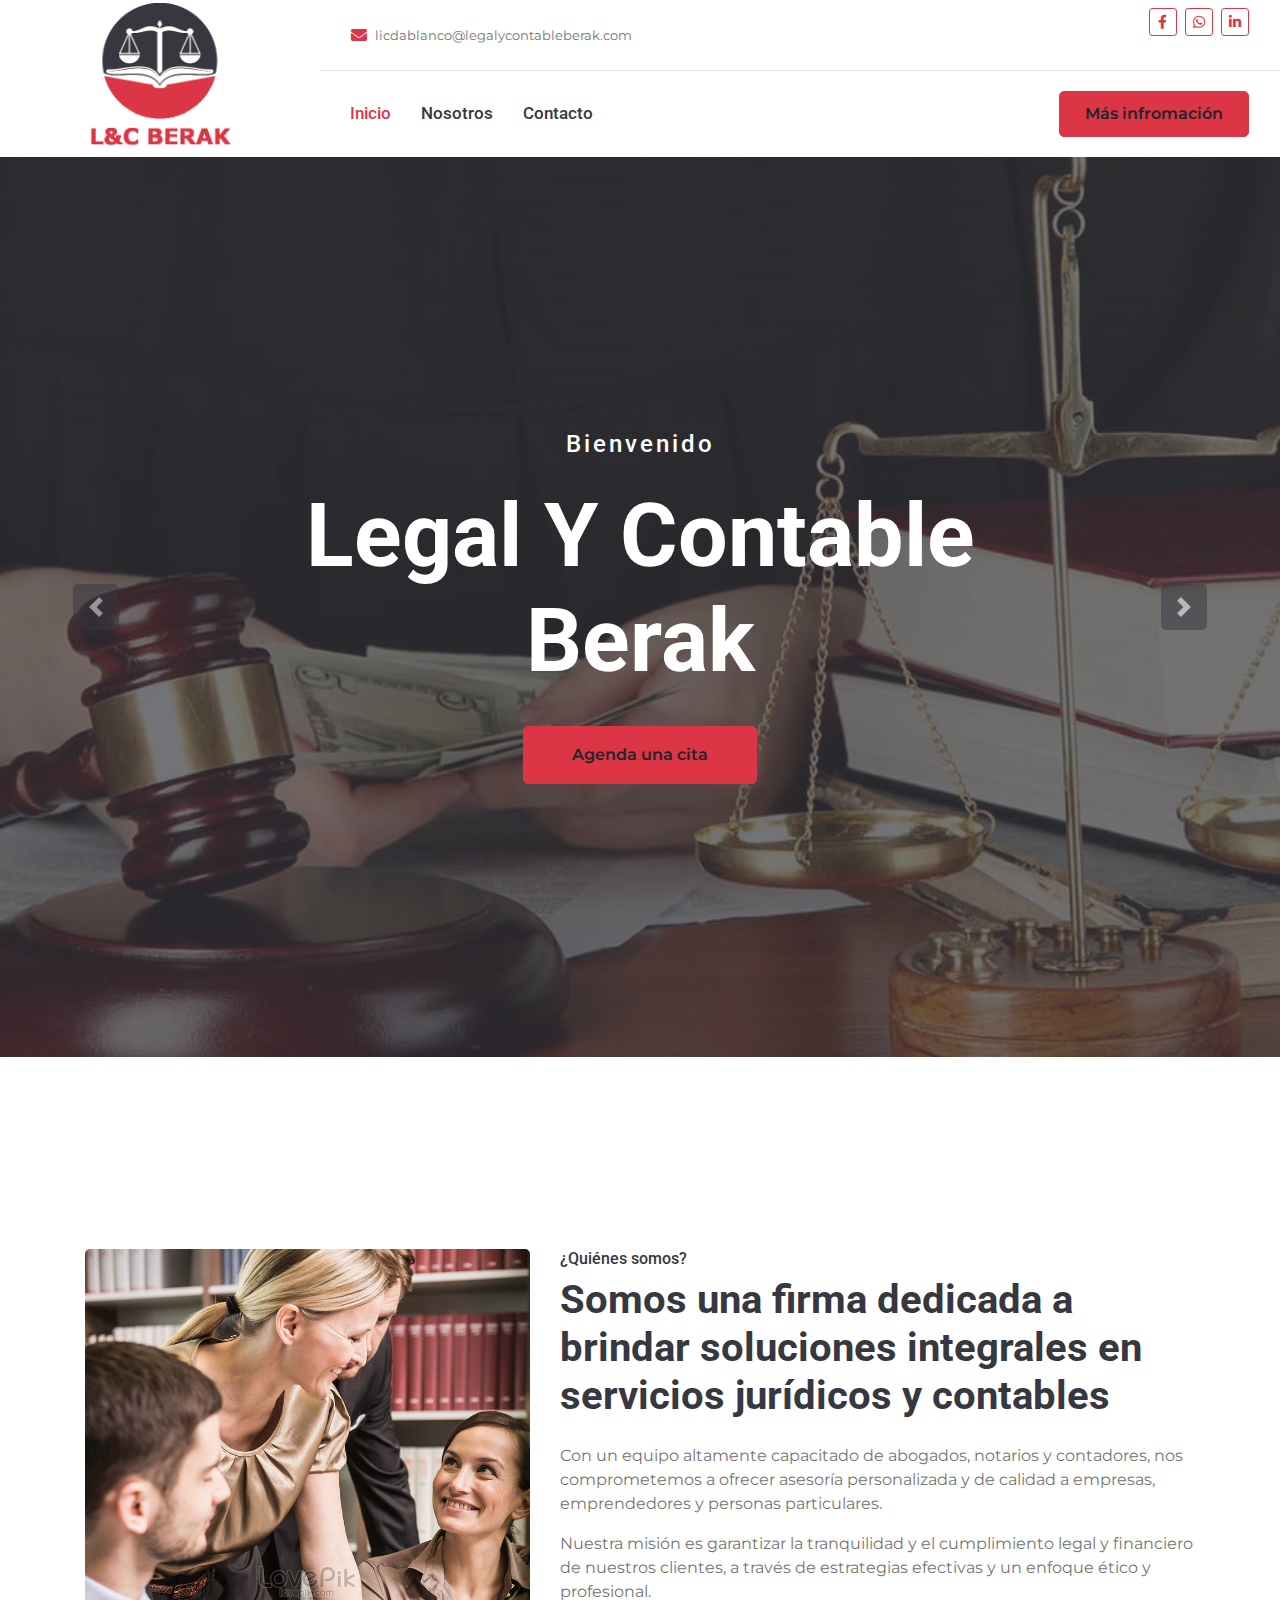
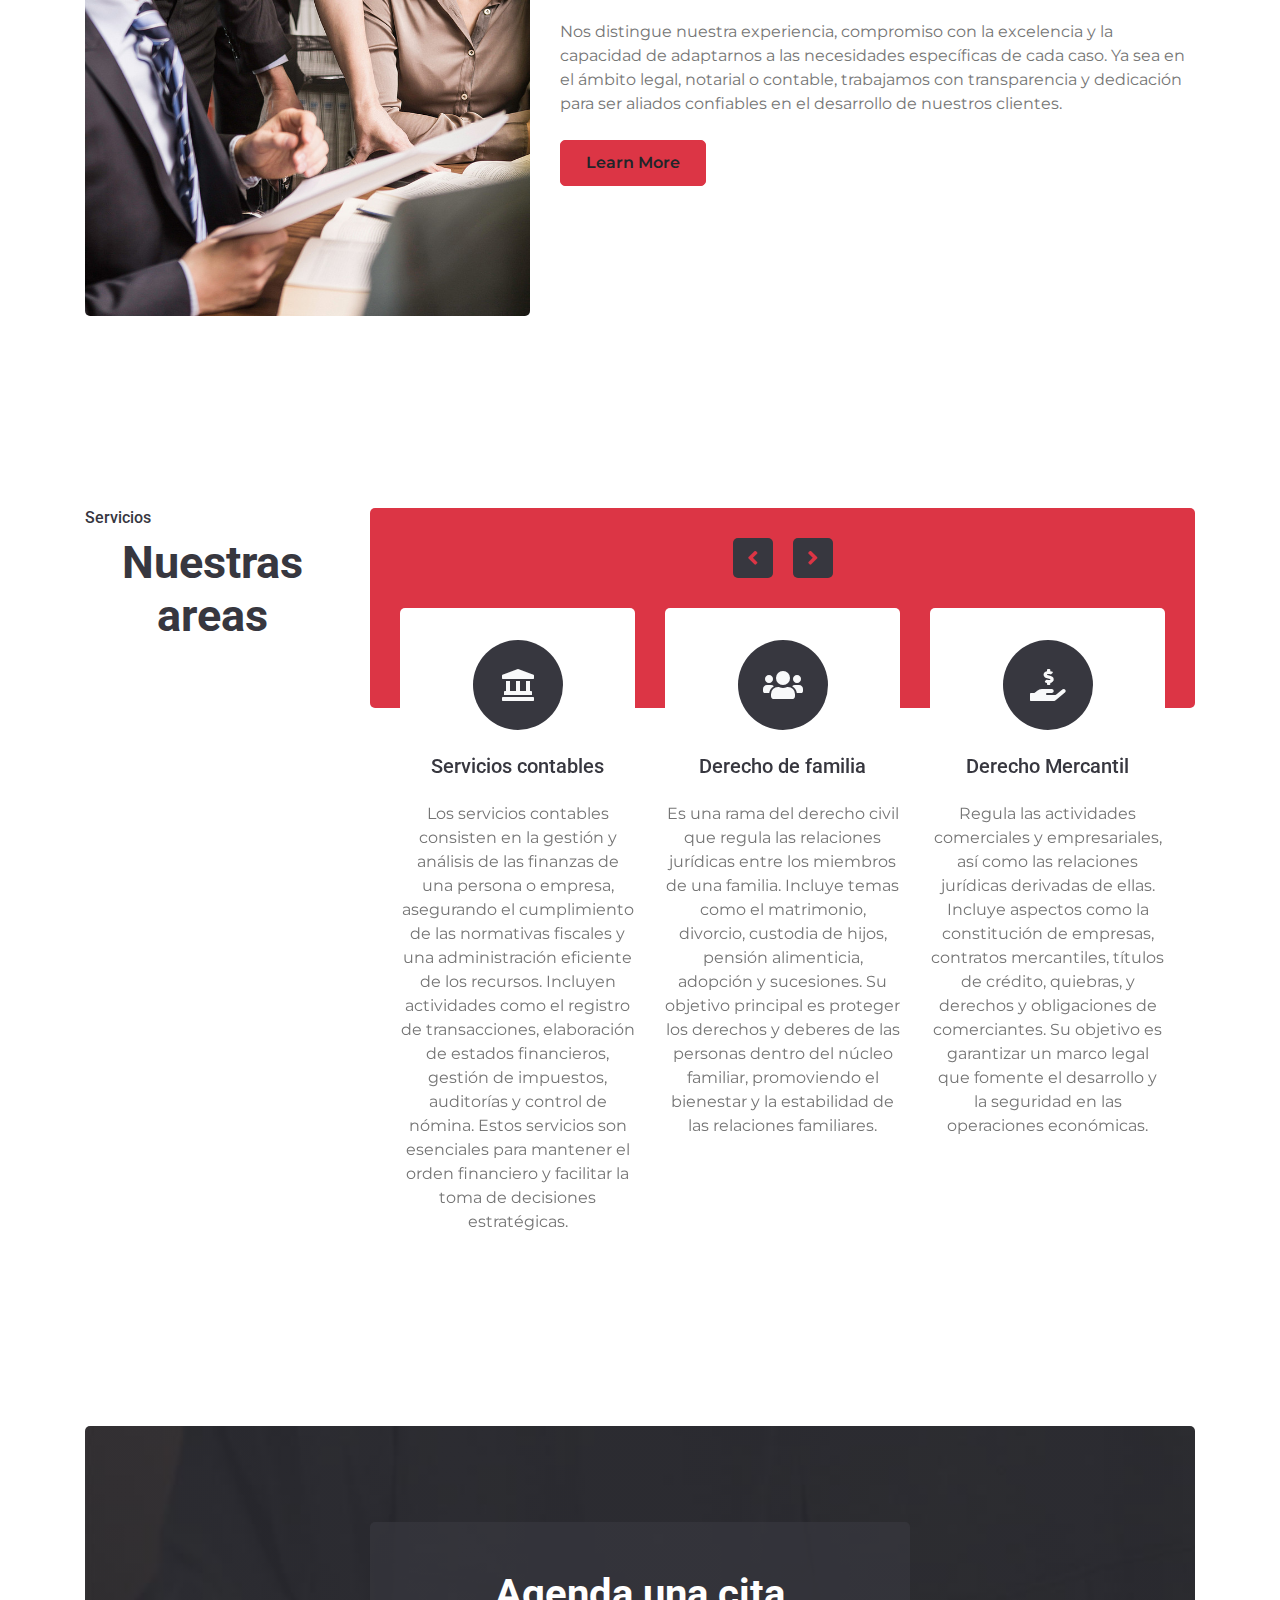
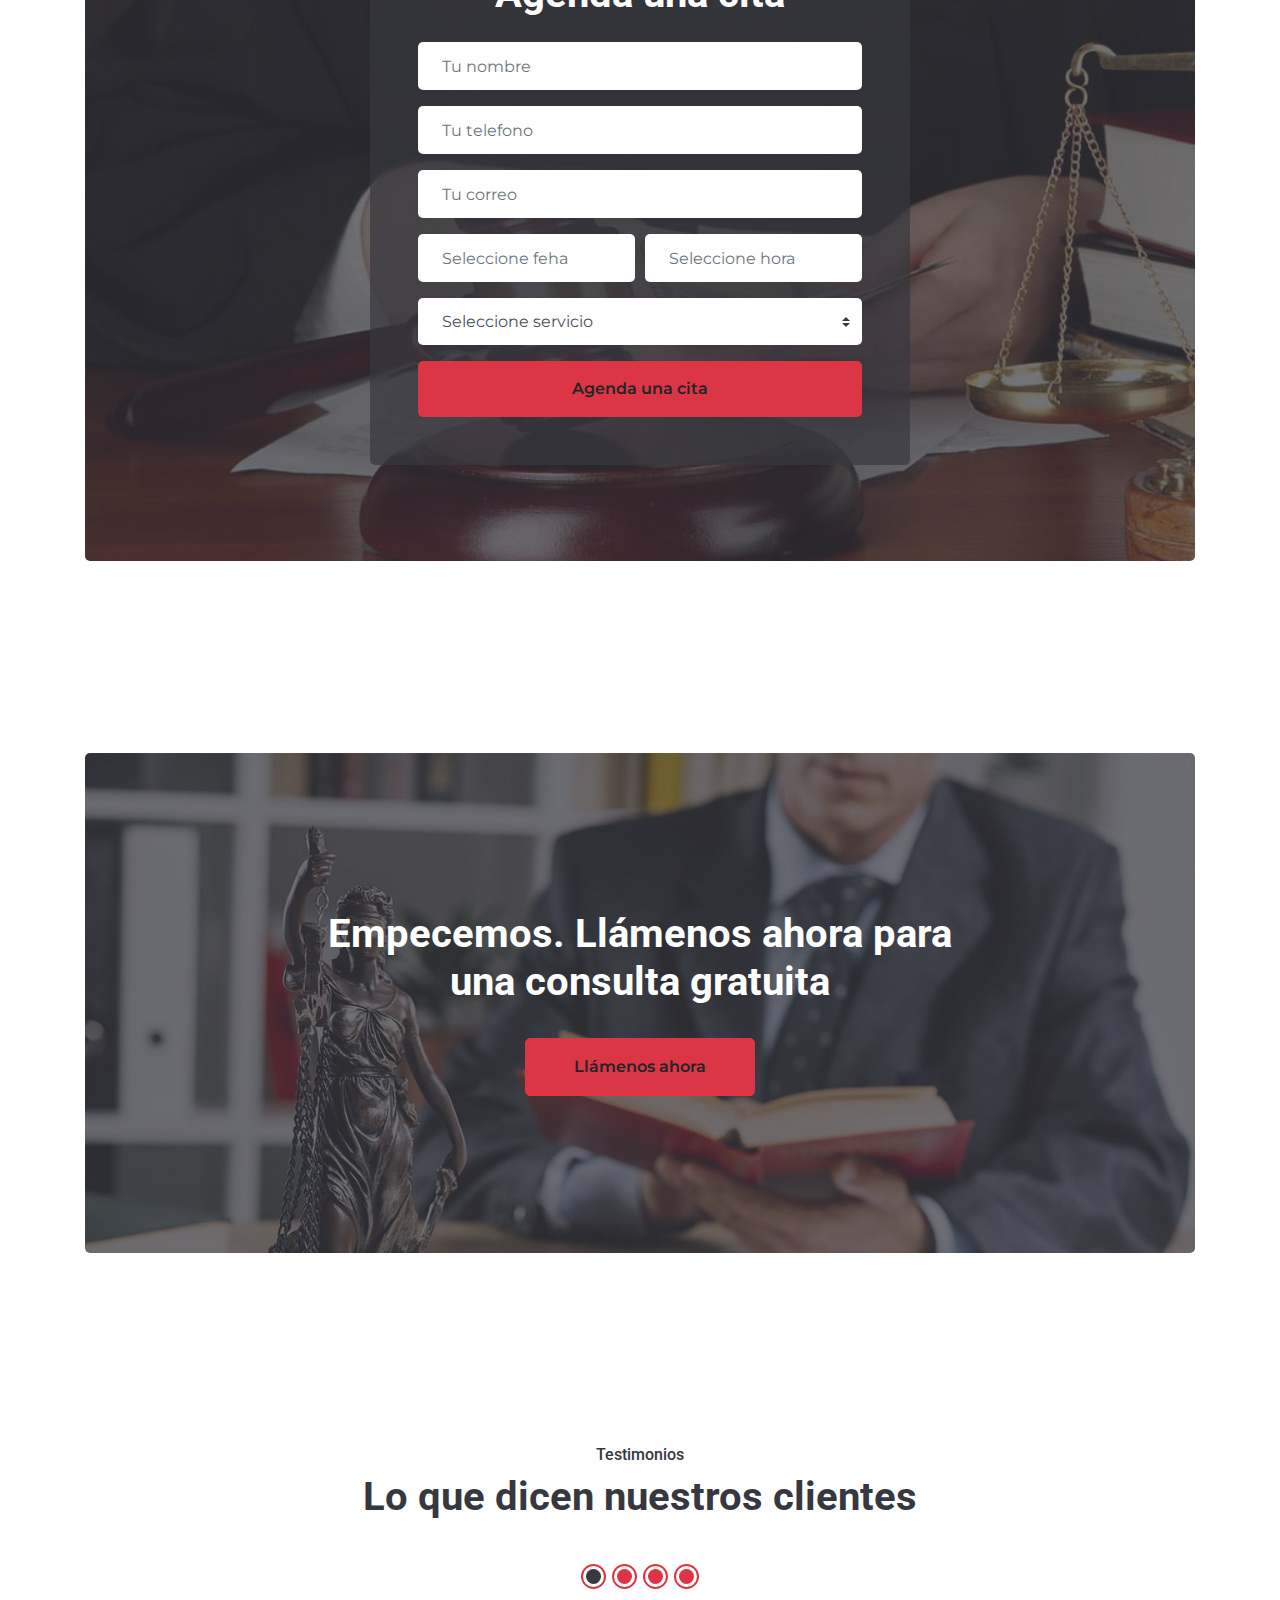
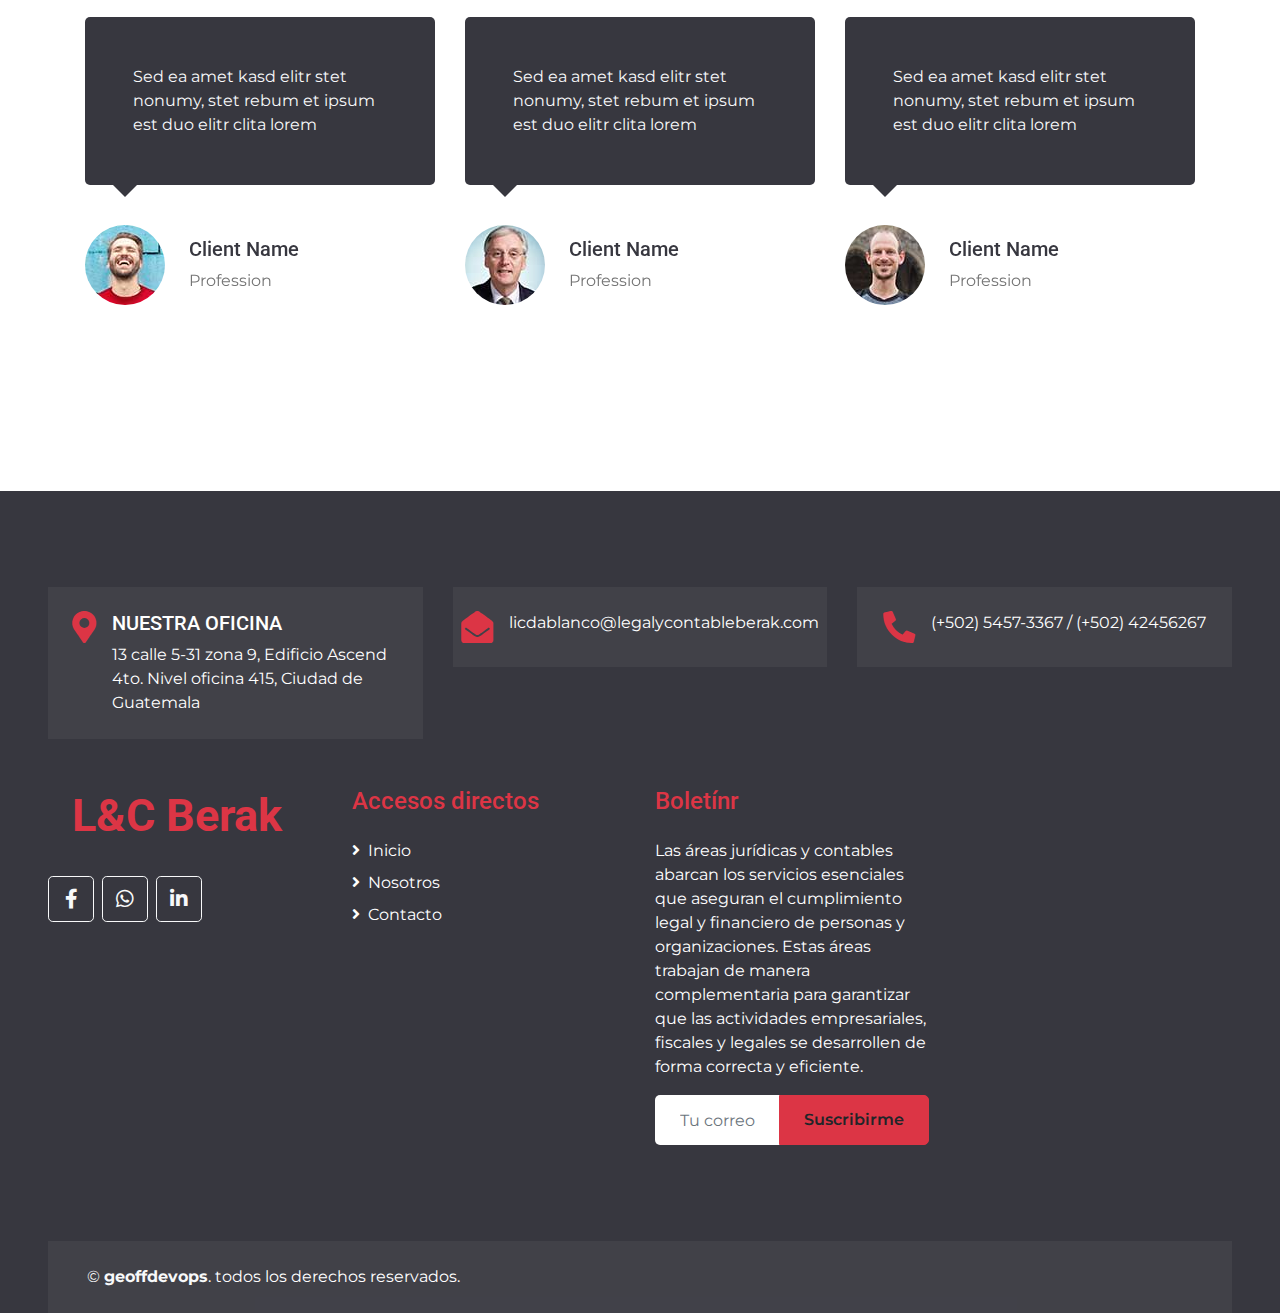
==== commit 05331a56: "Merge branch 'main' of https://github.com/Geoffreey/Firma_abogados" ====
--- a/index.html
+++ b/index.html
@@ -31,9 +31,9 @@
     <!-- Inicio encabezado -->
     <div class="container-fluid">
         <div class="row">
-            <div class="col-lg-3  bg-secondary d-none d-lg-block">
+            <div class="col-lg-3 d-none d-lg-block">
                 <a href="index.html" class="navbar-brand w-100 h-100 m-0 p-0 d-flex flex-column align-items-center justify-content-center">
-                  <img src="img/L&C4.svg" alt="Icono" style="width: 150px; margin-bottom: 10px;" class="m-0 display-4">
+                  <img src="img/L&C6.svg" alt="Icono" style="width: 150px; margin-bottom: 10px;" class="m-0 display-4">
                   <!--<h1 class="m-0 display-4 text-primary text-uppercase">L&C Berak</h1>-->
                 </a>
             </div>
@@ -180,28 +180,28 @@
                     <div class="bg-primary rounded" style="height: 200px;"></div>
                     <div class="owl-carousel service-carousel position-relative" style="margin-top: -100px; padding: 0 30px;">
                         <div class="d-flex flex-column align-items-center text-center bg-white rounded pt-4">
-                            <div class="icon-box bg-secondary text-primary mt-2 mb-4">
+                            <div class="icon-box bg-secondary ico-primary mt-2 mb-4">
                                 <i class="fa fa-2x fa-landmark"></i>
                             </div>
                             <h5 class="mb-4 px-4">Servicios contables</h5>
                             <p class="m-0">Los servicios contables consisten en la gestión y análisis de las finanzas de una persona o empresa, asegurando el cumplimiento de las normativas fiscales y una administración eficiente de los recursos. Incluyen actividades como el registro de transacciones, elaboración de estados financieros, gestión de impuestos, auditorías y control de nómina. Estos servicios son esenciales para mantener el orden financiero y facilitar la toma de decisiones estratégicas.</p>
                         </div>
                         <div class="d-flex flex-column align-items-center text-center bg-white rounded pt-4">
-                            <div class="icon-box bg-secondary text-primary mt-2 mb-4">
+                            <div class="icon-box bg-secondary ico-primary mt-2 mb-4">
                                 <i class="fa fa-2x fa-users"></i>
                             </div>
                             <h5 class="mb-4 px-4">Derecho de familia</h5>
                             <p class="m-0">Es una rama del derecho civil que regula las relaciones jurídicas entre los miembros de una familia. Incluye temas como el matrimonio, divorcio, custodia de hijos, pensión alimenticia, adopción y sucesiones. Su objetivo principal es proteger los derechos y deberes de las personas dentro del núcleo familiar, promoviendo el bienestar y la estabilidad de las relaciones familiares.</p>
                         </div>
                         <div class="d-flex flex-column align-items-center text-center bg-white rounded pt-4">
-                            <div class="icon-box bg-secondary text-primary mt-2 mb-4">
+                            <div class="icon-box bg-secondary ico-primary mt-2 mb-4">
                                 <i class="fa fa-2x fa-hand-holding-usd"></i>
                             </div>
                             <h5 class="mb-4 px-4">Derecho Mercantil</h5>
                             <p class="m-0">Regula las actividades comerciales y empresariales, así como las relaciones jurídicas derivadas de ellas. Incluye aspectos como la constitución de empresas, contratos mercantiles, títulos de crédito, quiebras, y derechos y obligaciones de comerciantes. Su objetivo es garantizar un marco legal que fomente el desarrollo y la seguridad en las operaciones económicas.</p>
                         </div>
                         <div class="d-flex flex-column align-items-center text-center bg-white rounded pt-4">
-                            <div class="icon-box bg-secondary text-primary mt-2 mb-4">
+                            <div class="icon-box bg-secondary ico-primary mt-2 mb-4">
                                 <i class="fa fa-2x fa-gavel"></i>
                             </div>
                             <h5 class="mb-4 px-4">Femicidio</h5>
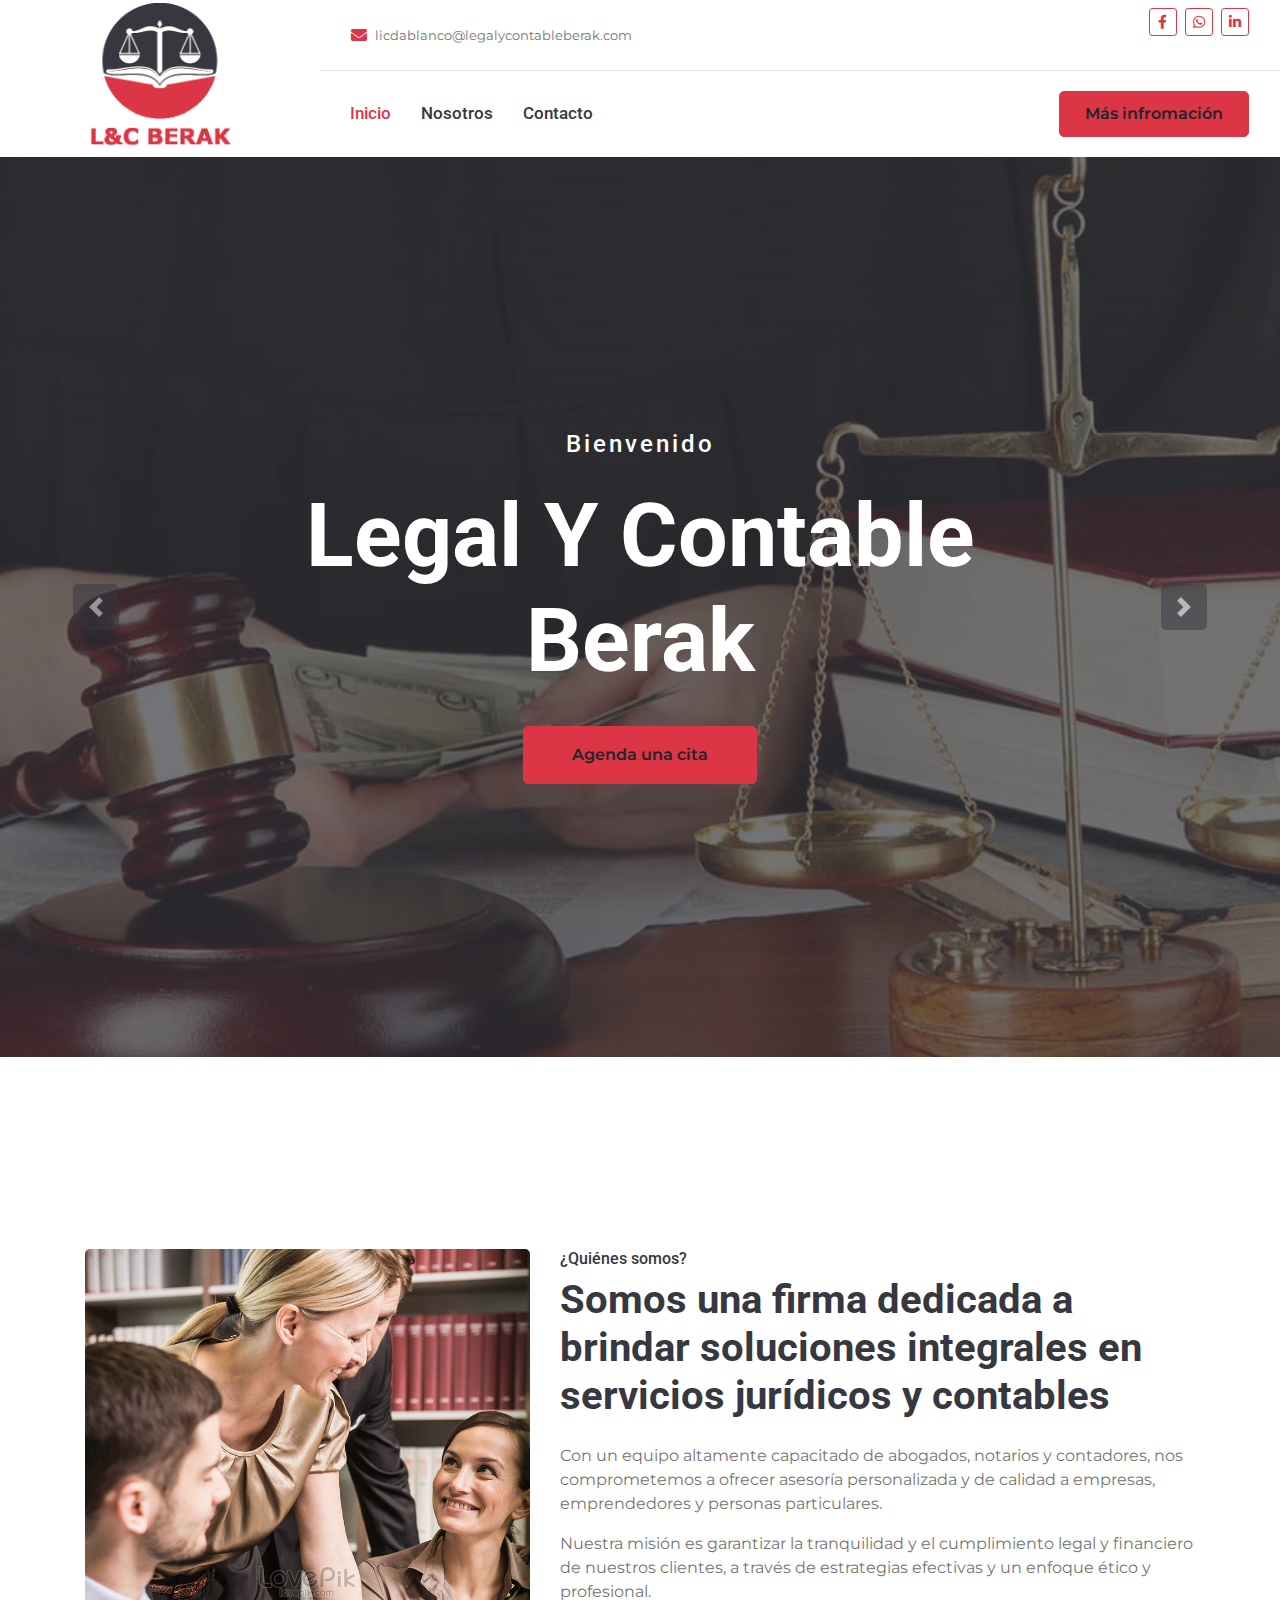
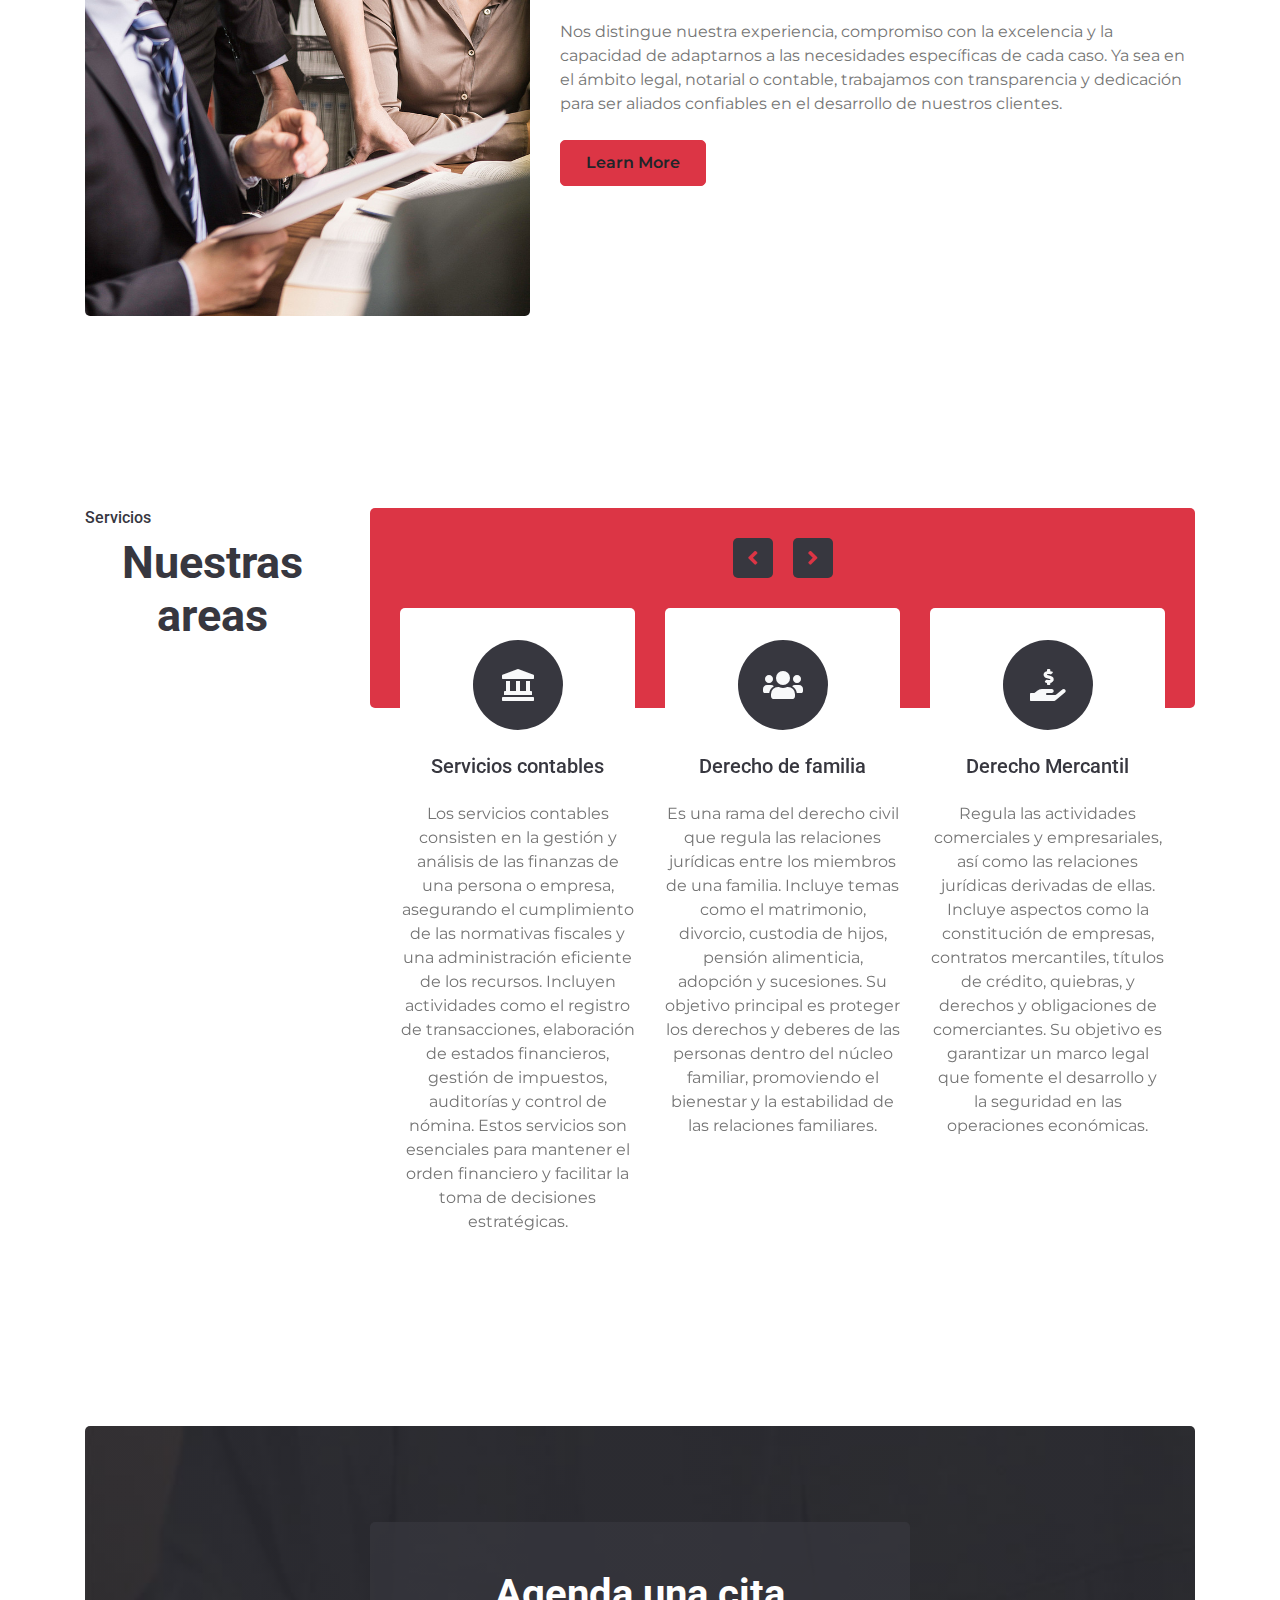
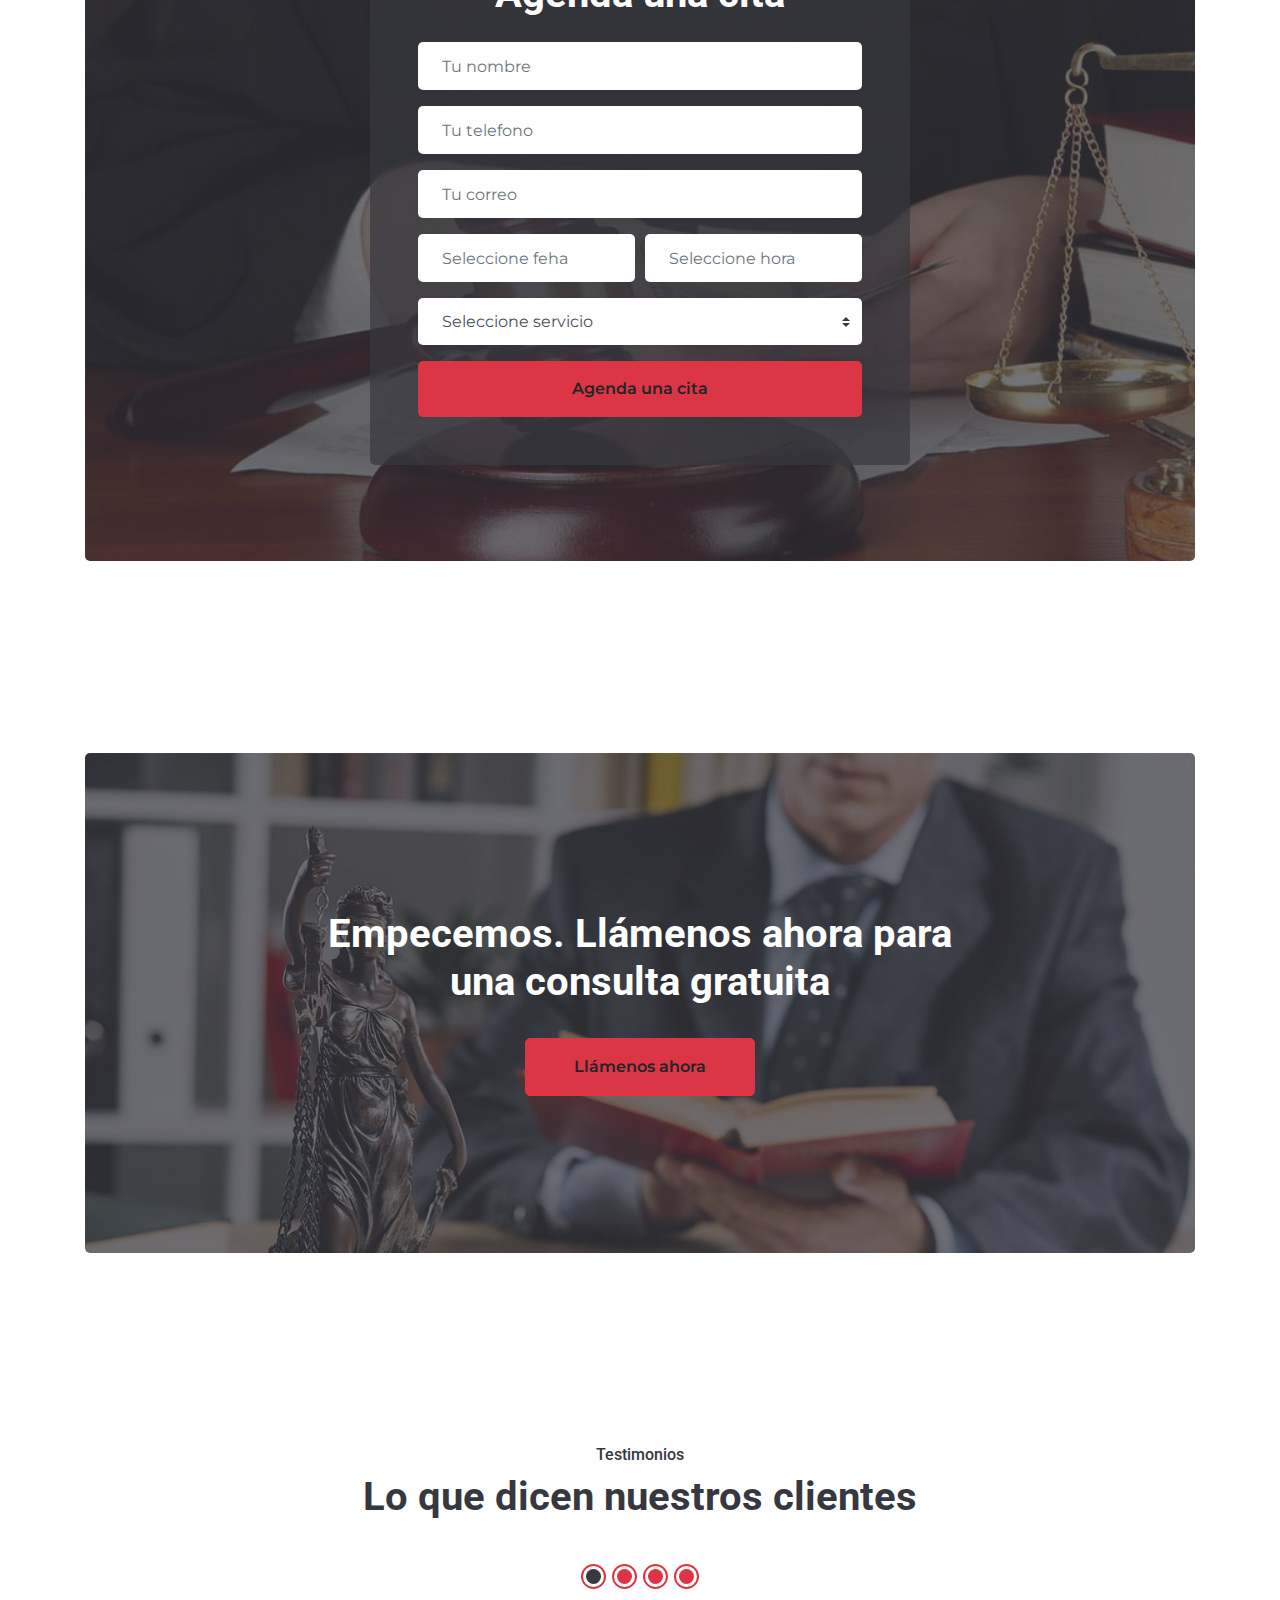
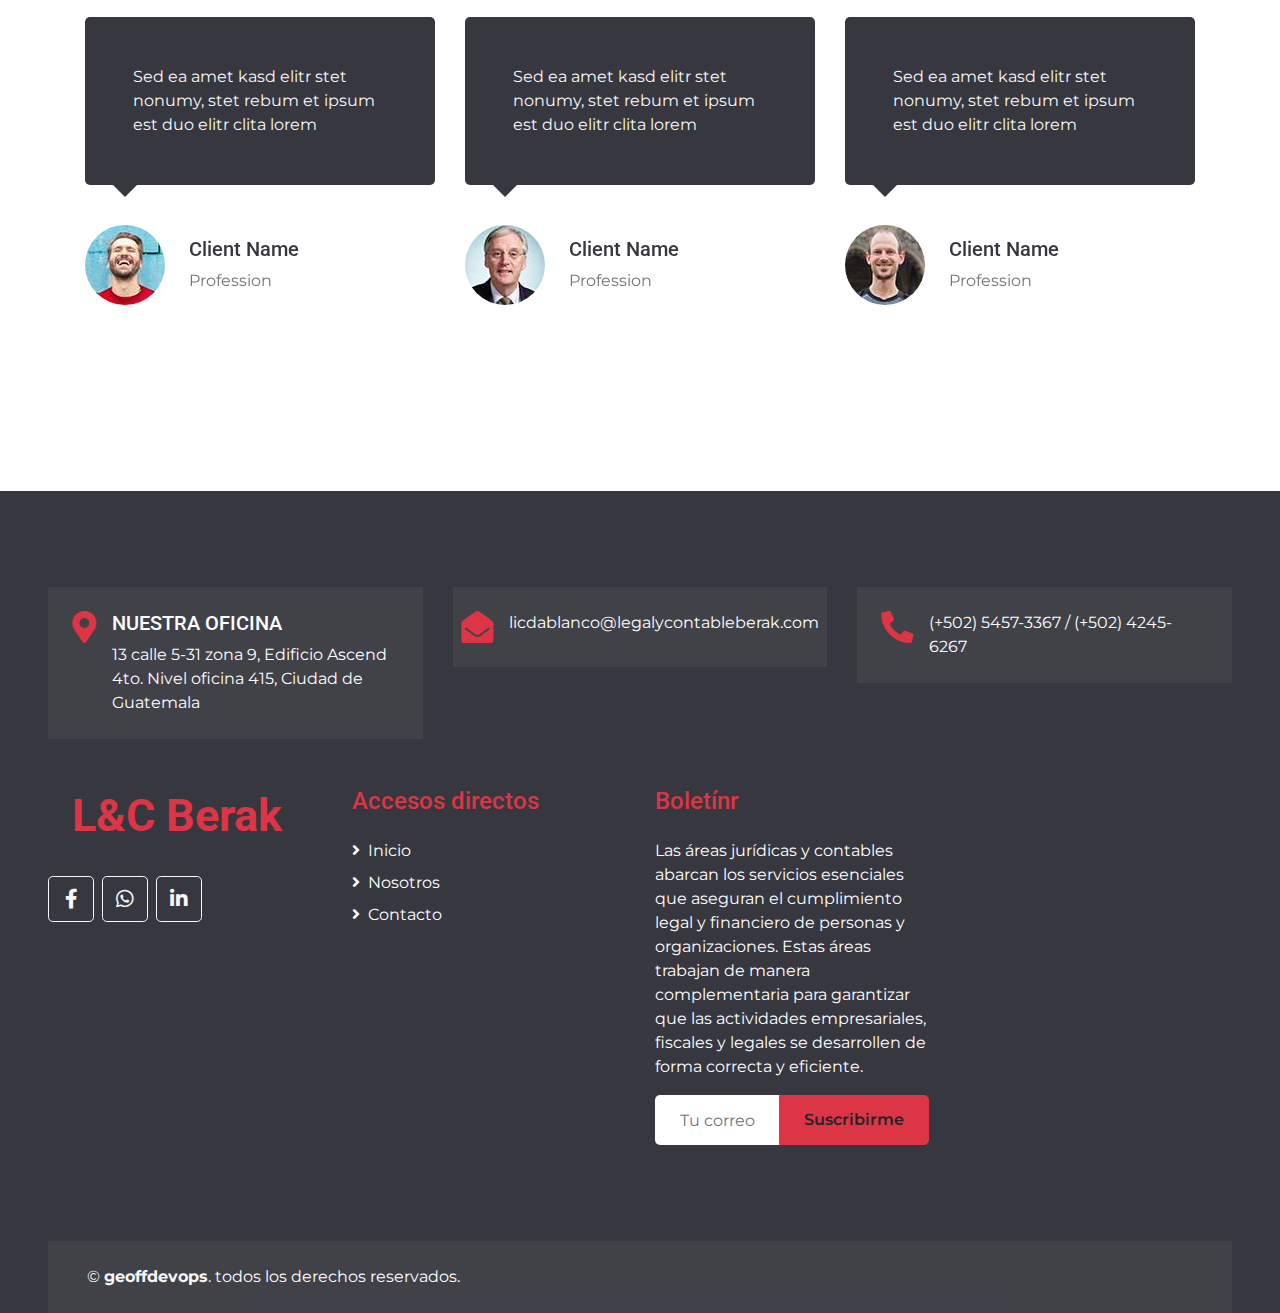
==== commit 9cf2b0e2: "Se modifica seccion de boletin" ====
--- a/index.html
+++ b/index.html
@@ -46,7 +46,7 @@
                         </div>
                         <div class="h-100 d-inline-flex align-items-center py-2 px-2">
                             <i class="fa fa-phone-alt text-primary mr-2"></i>
-                            <small>(+502) 5457-3367 / (+502) 42456267</small>
+                            <small>(+502) 5457-3367 / (+502) 4245-6267</small>
                         </div>
                     </div>
                     <div class="col-lg-5 text-right">
@@ -122,8 +122,8 @@
                     <img class="position-absolute w-100 h-100" src="img/carousel-2.jpg" style="object-fit: cover;">
                     <div class="carousel-caption d-flex flex-column align-items-center justify-content-center">
                         <div class="p-3" style="max-width: 900px;">
-                            <h4 class="text-white text-uppercase mb-4" style="letter-spacing: 3px;">Resultados que te mereces</h4>
-                            <h3 class="display-2 text-capitalize text-white mb-4">Nos preparamos para oponernos por ti</h3>
+                            <h4 class="text-white text-uppercase mb-4" style="letter-spacing: 3px;">Soluciones legales y contables a tu medida</h4>
+                            <h3 class="display-2 text-capitalize text-white mb-4">Cuidamos tus derechos y tu patrimonio</h3>
                             <a class="btn btn-primary py-3 px-5 mt-2" href="#">Llámenos ahora</a>
                         </div>
                     </div>
@@ -510,7 +510,7 @@
                     <i class="fa fa-2x fa-phone-alt text-primary"></i>
                     <div class="ml-3">
                         <!--<h5 class="text-white">Call Us</h5>-->
-                        <p class="m-0">(+502) 5457-3367 / (+502) 42456267</p>
+                        <p class="m-0">(+502) 5457-3367 / (+502) 4245-6267</p>
                     </div>
                 </div>
             </div>
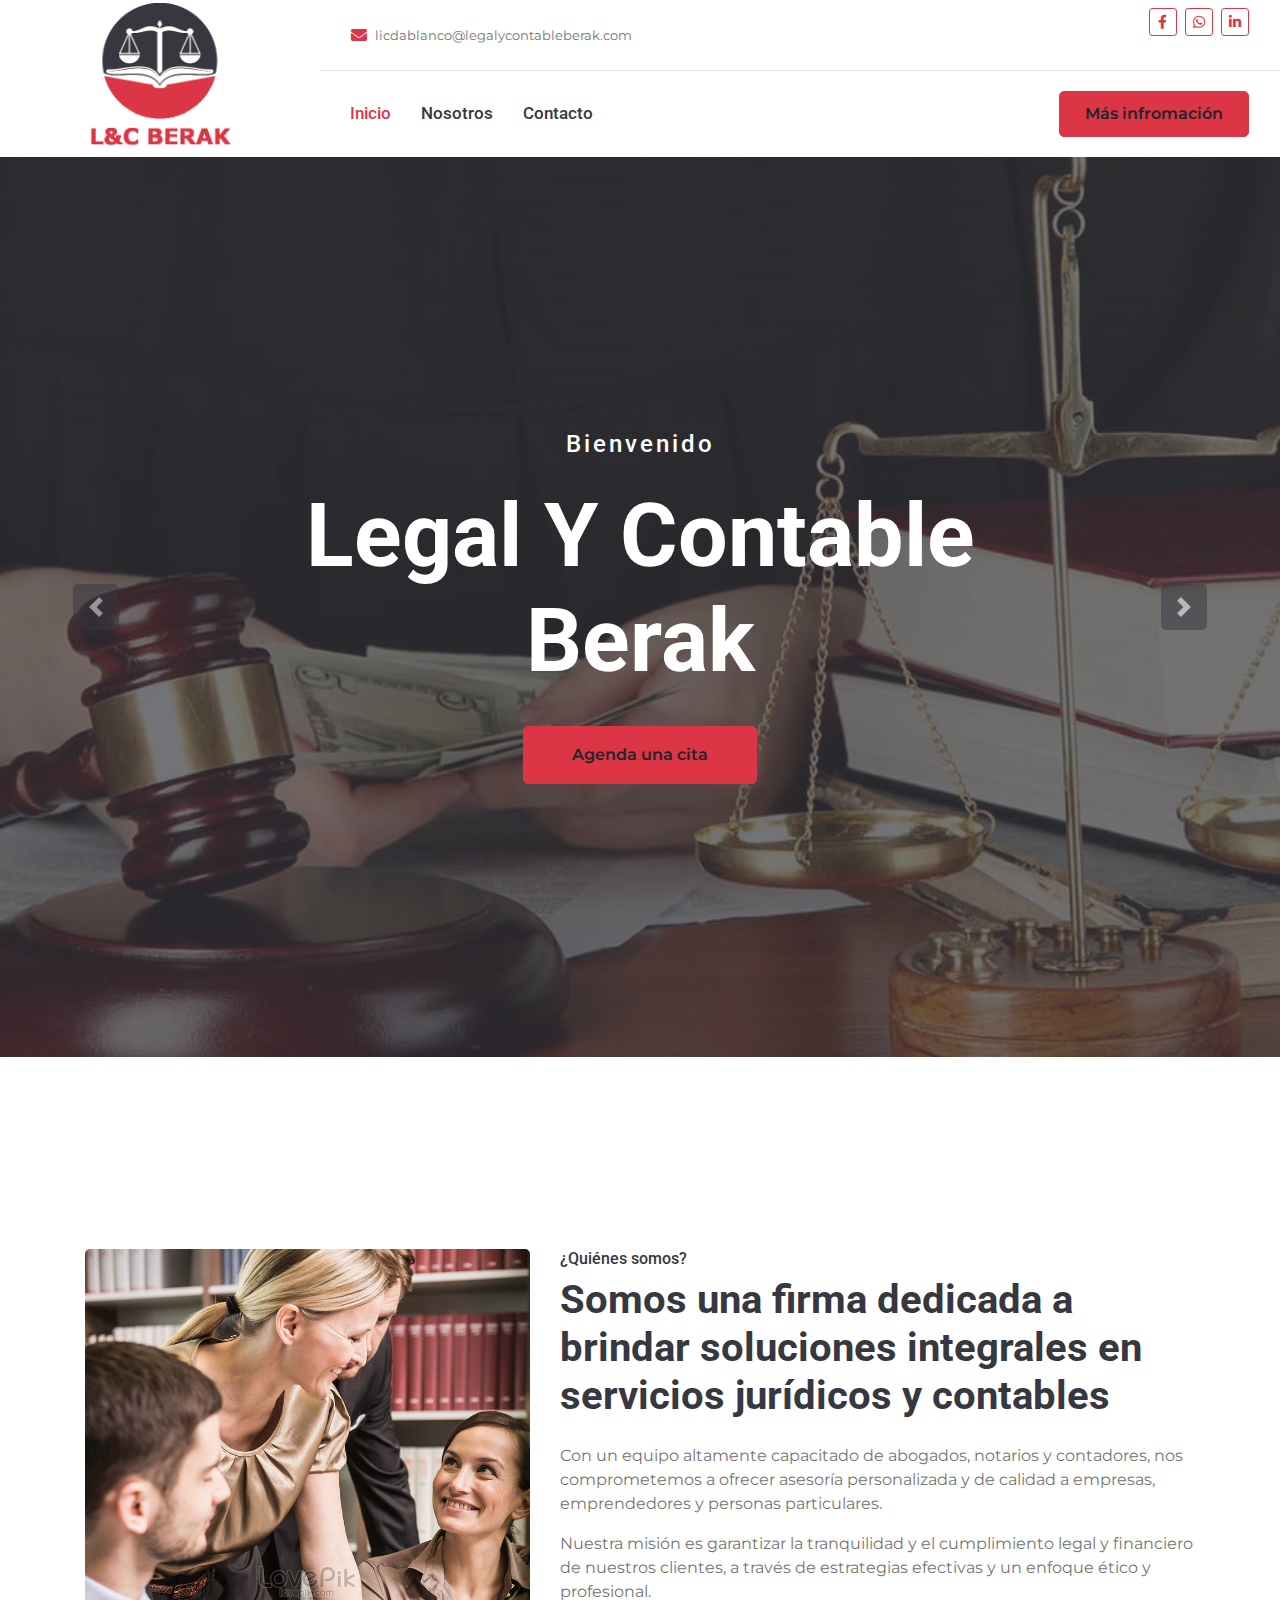
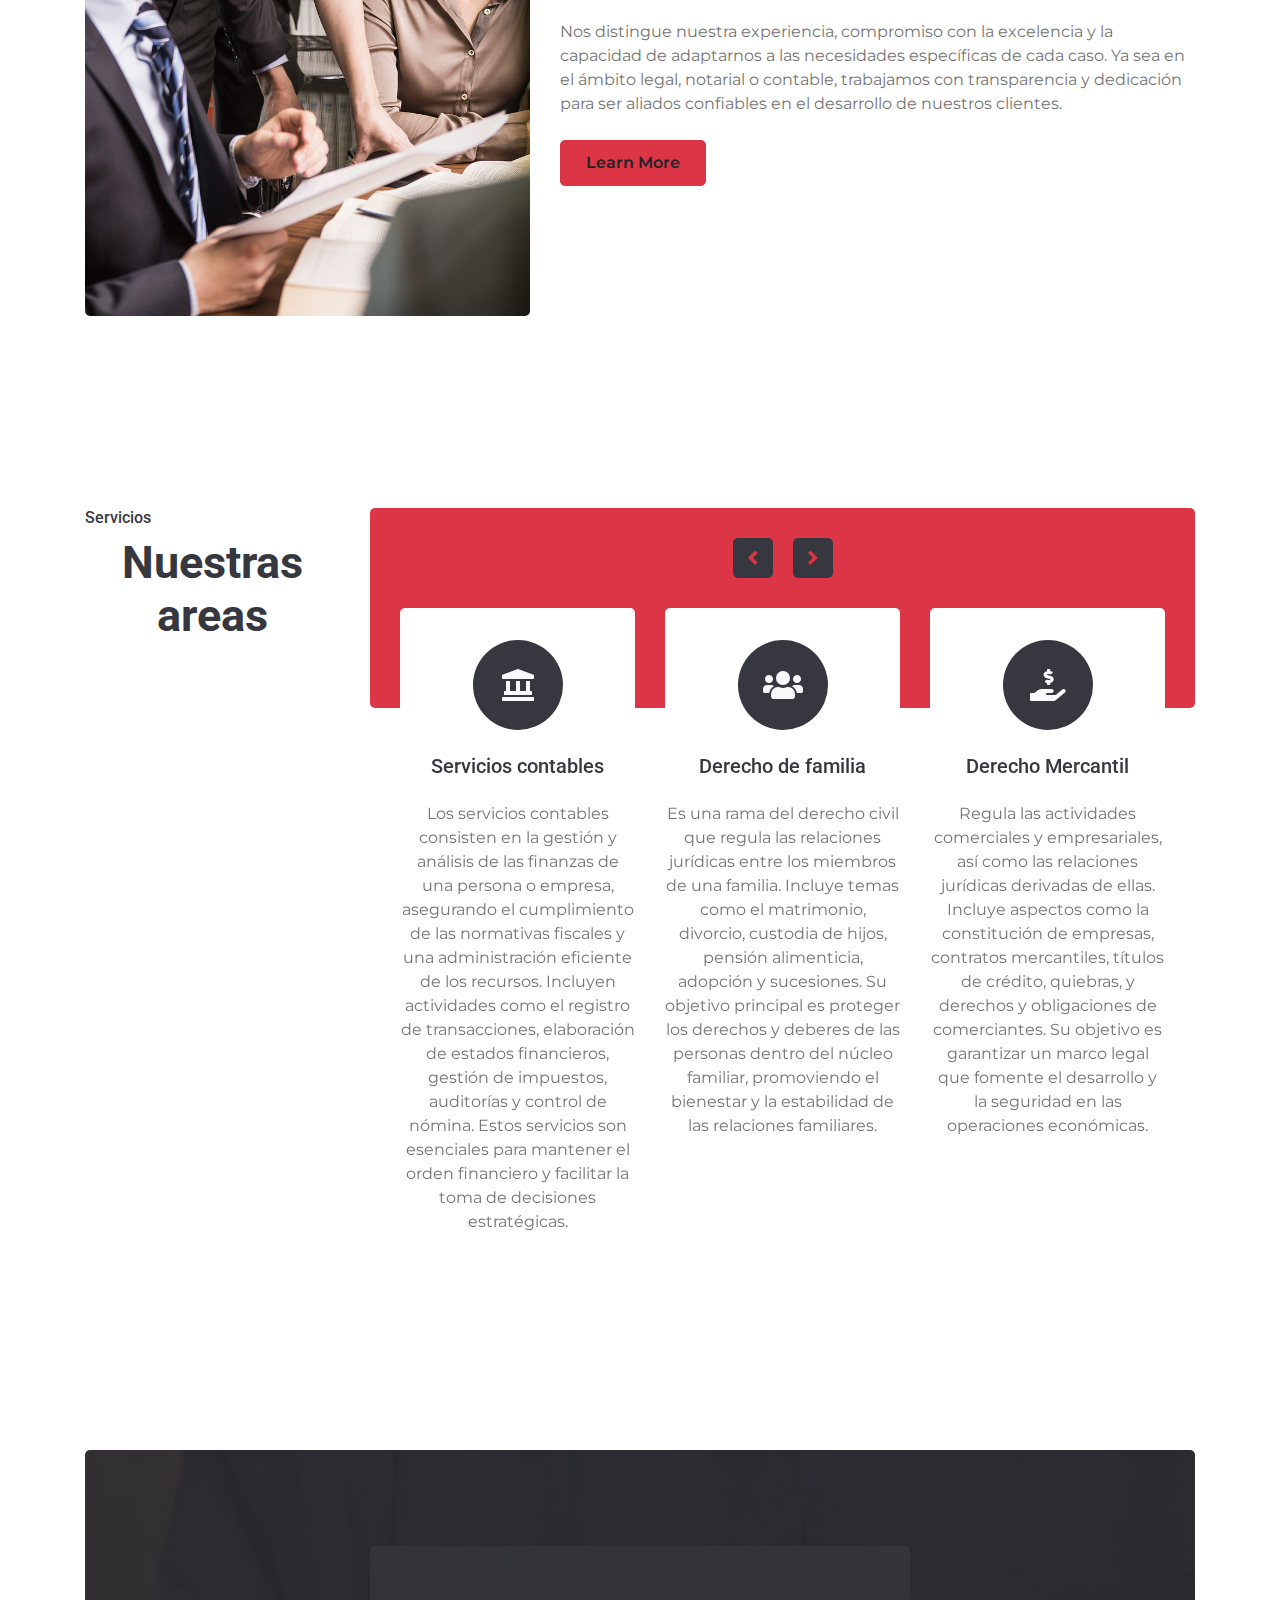
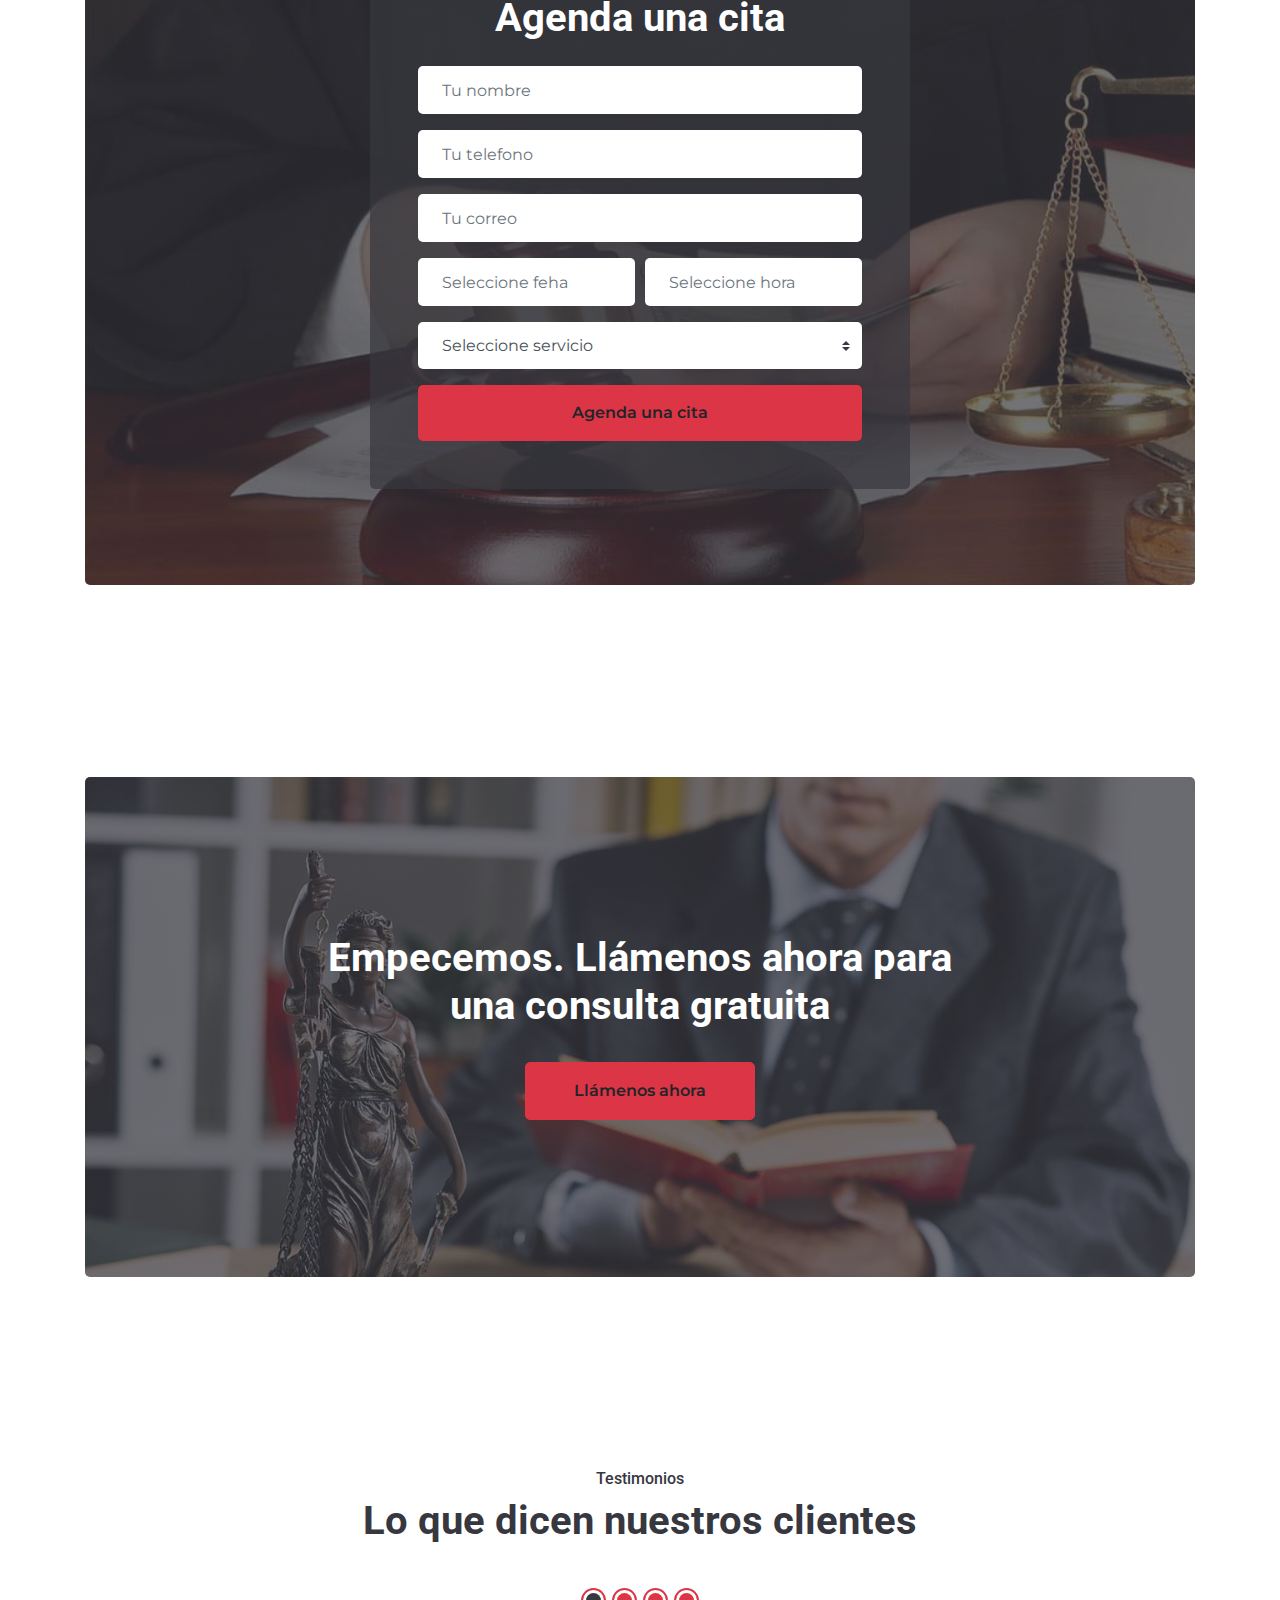
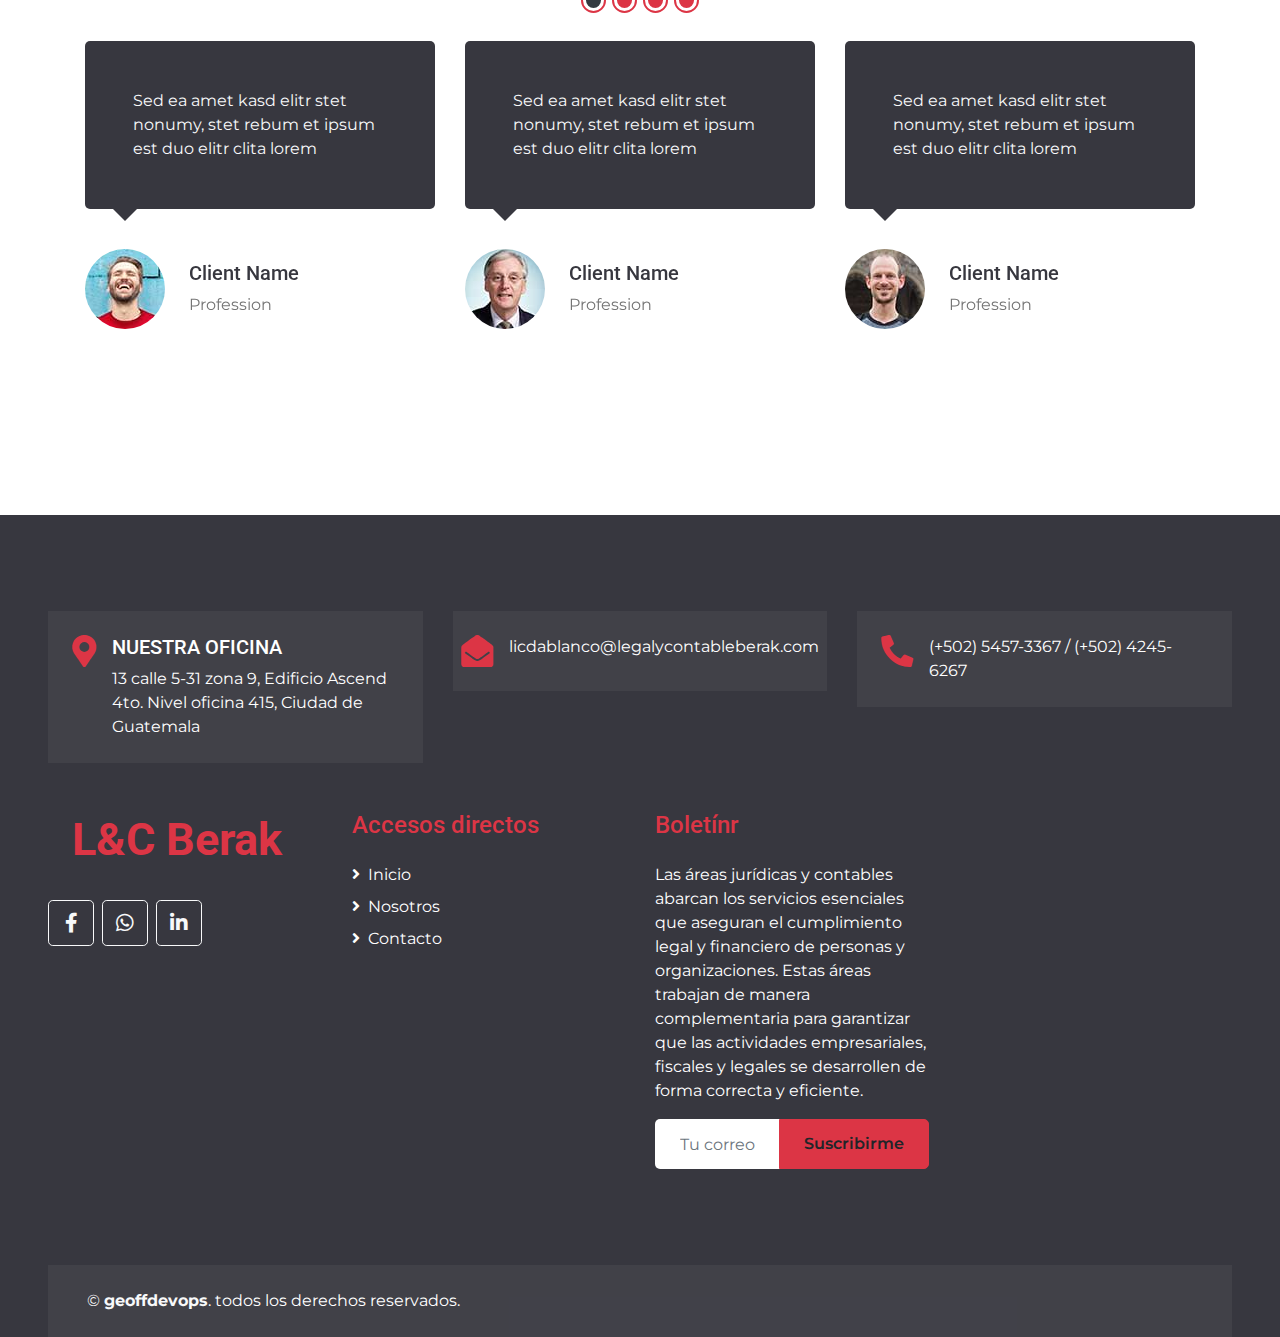
==== commit 992af705: "Se agrega servicio de notariado" ====
--- a/index.html
+++ b/index.html
@@ -205,10 +205,17 @@
                                 <i class="fa fa-2x fa-gavel"></i>
                             </div>
                             <h5 class="mb-4 px-4">Femicidio</h5>
-                            <p class="m-0">Asesoría y representación legal para víctimas indirectas, como familiares, en los procesos judiciales.
+                            <p class="m-0">Asesoría y representación legal para víctimas y/o sobrevivientes de violencia y victimas colaterales, en los procesos judiciales.
                                 Acompañamiento en la denuncia ante las autoridades competentes.
                                 Litigio penal para garantizar justicia, castigo al responsable y reparación del daño.
                                 Orientación en derechos humanos para prevenir la revictimización y garantizar el acceso a la justicia.</p>
+                        </div>
+                        <div class="d-flex flex-column align-items-center text-center bg-white rounded pt-4">
+                            <div class="icon-box bg-secondary ico-primary mt-2 mb-4">
+                                <i class="fa fa-2x fa-file-contract"></i>
+                            </div>
+                            <h5 class="mb-4 px-4">Notariado</h5>
+                            <p class="m-0">Elaboramos una amplia variedad de documentos legales en cumplimiento con la normativa vigente, incluyendo escrituras públicas, actas y documentos autenticados. Entre nuestros servicios destacan la redacción de contratos de compraventa, testamentos, identificación personal, donaciones, permutas, promesas, convenios, procesos sucesorios testamentarios e intestados, cambios de nombre, y rectificación de actas de nacimiento y matrimonio, entre otros.</p>
                         </div>
                     </div>
                 </div>
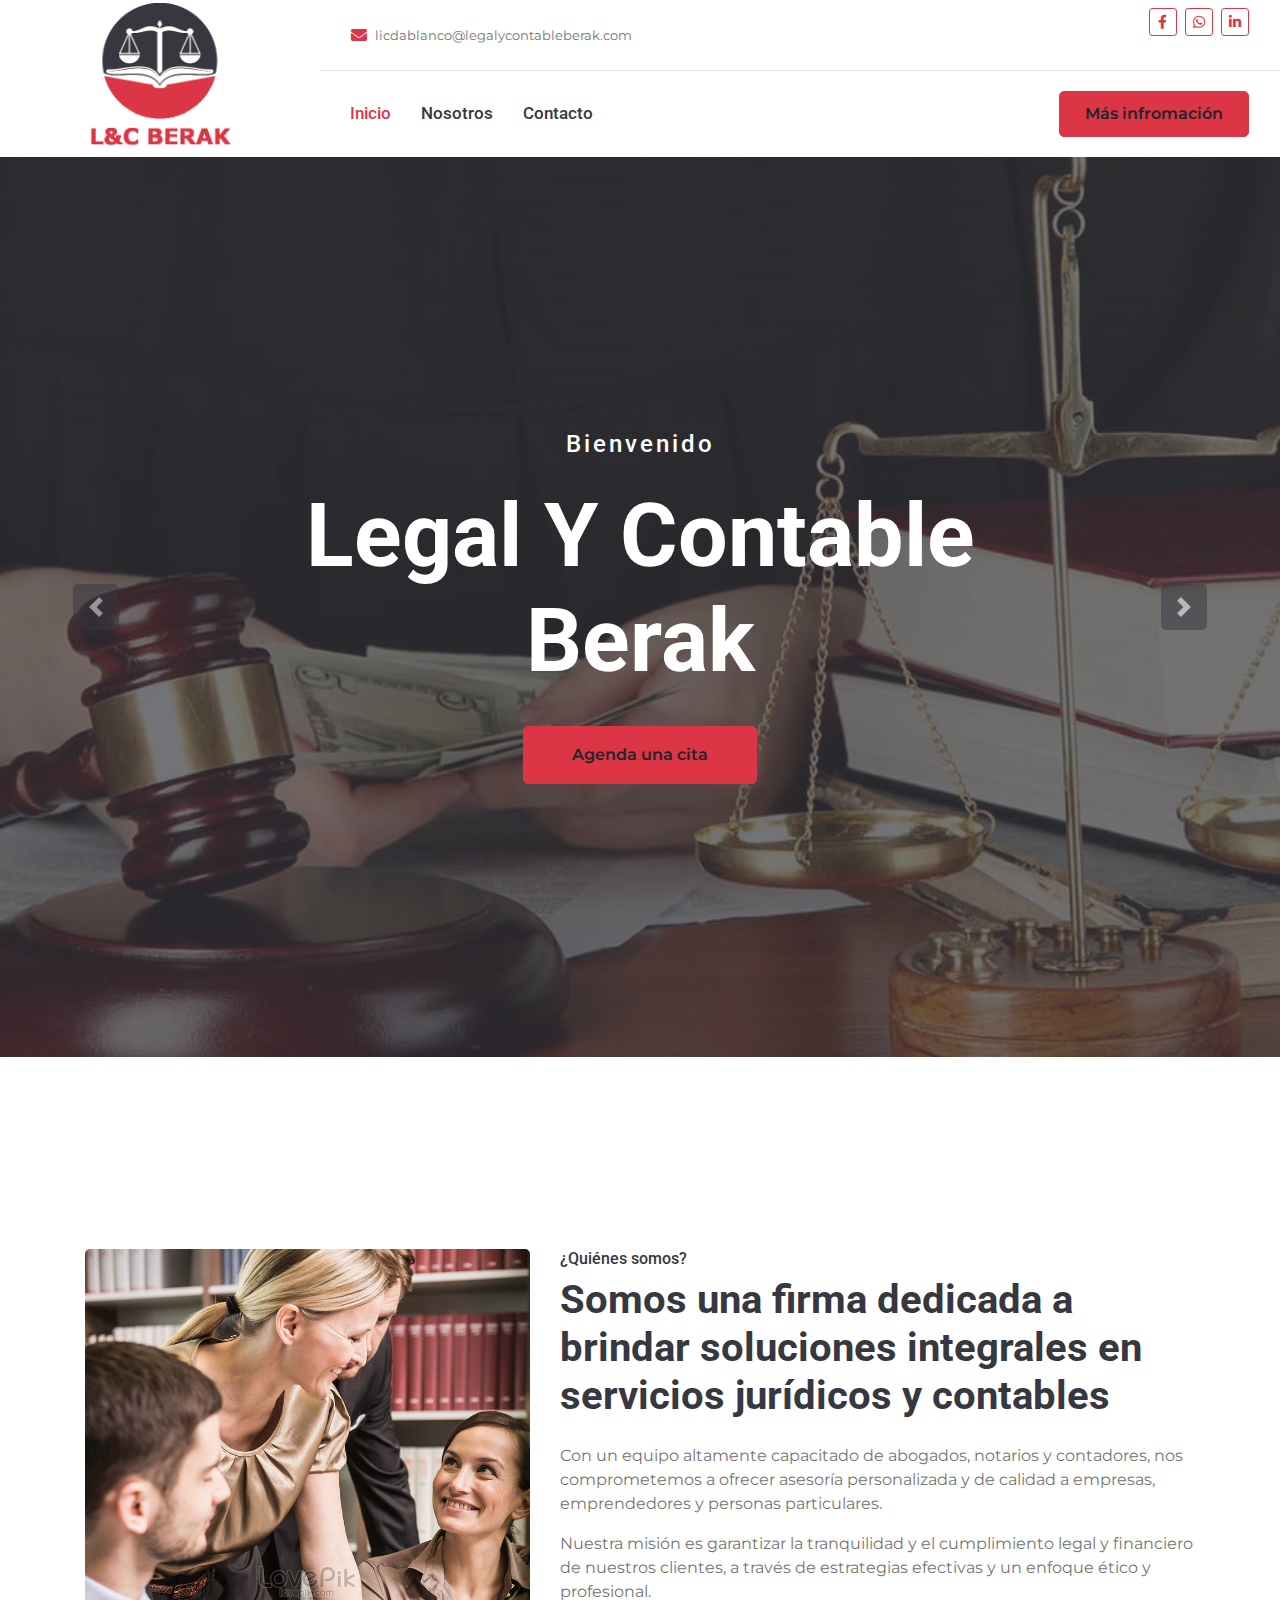
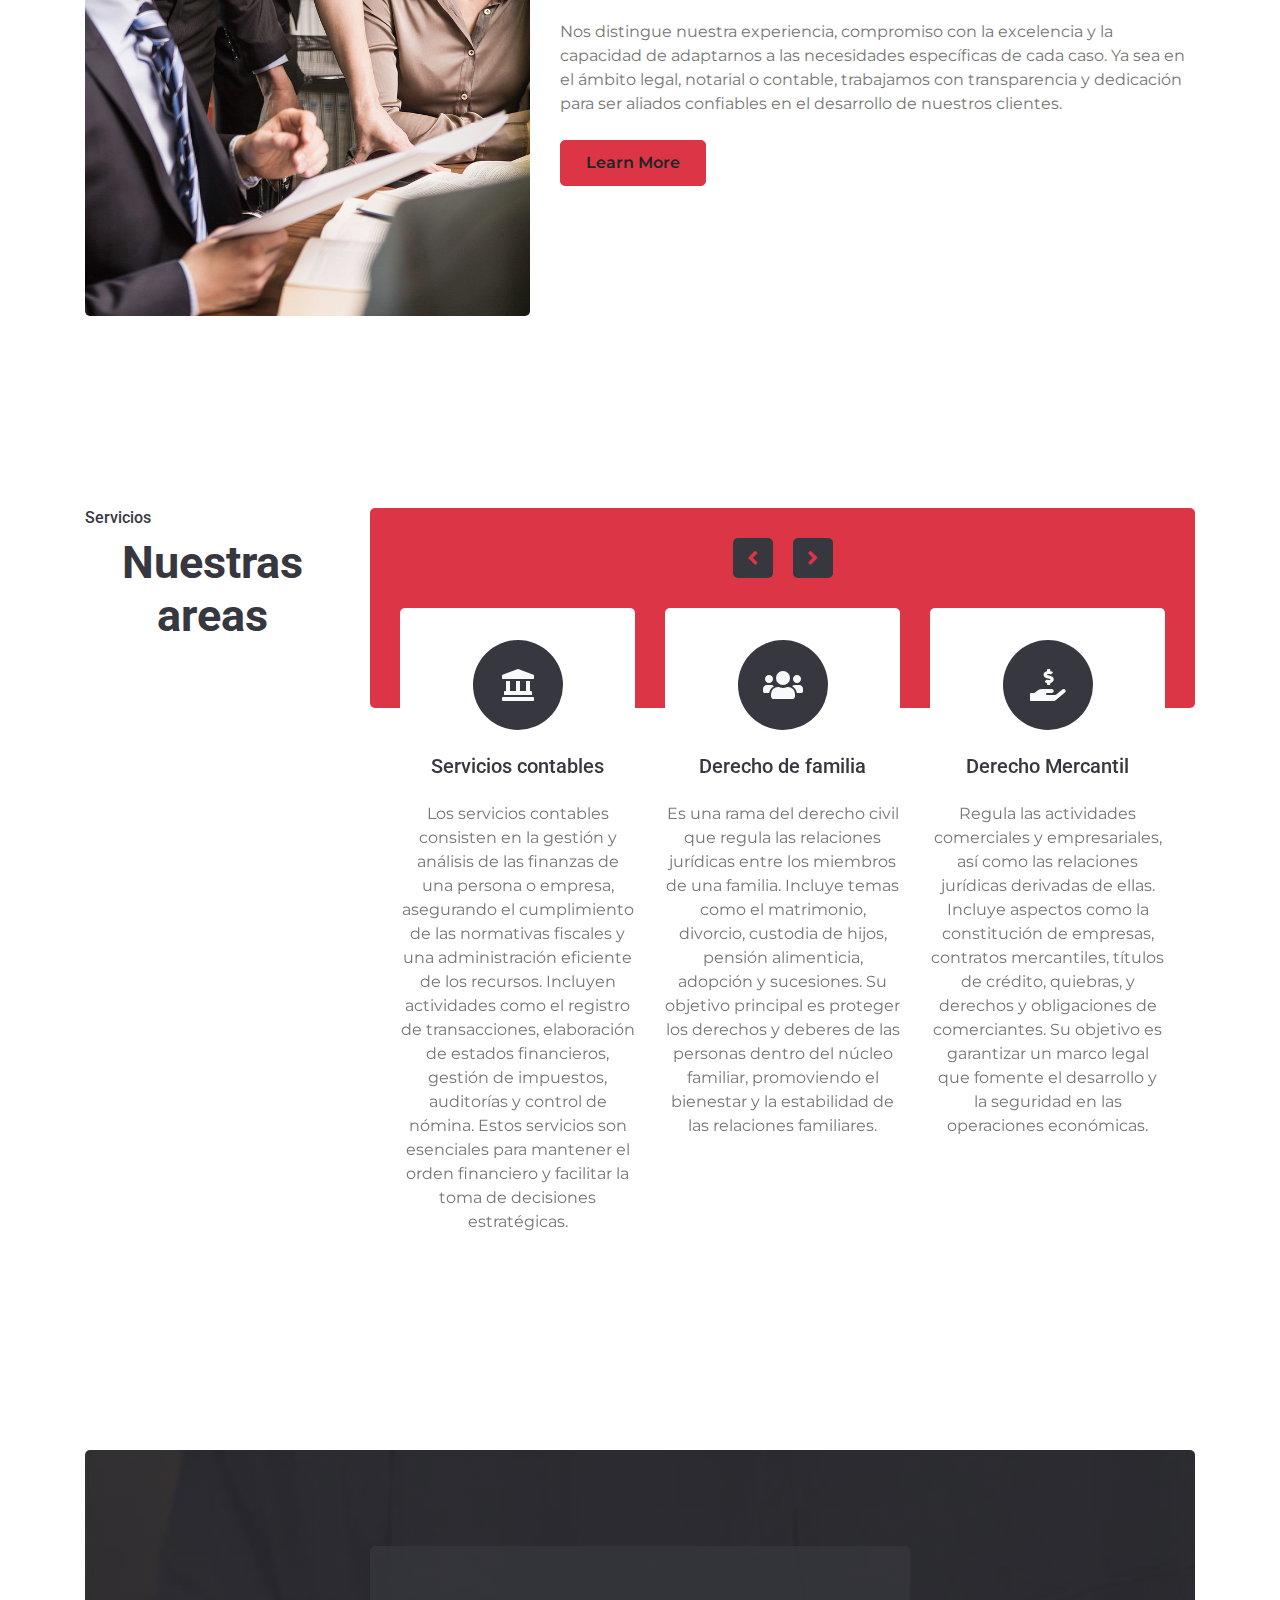
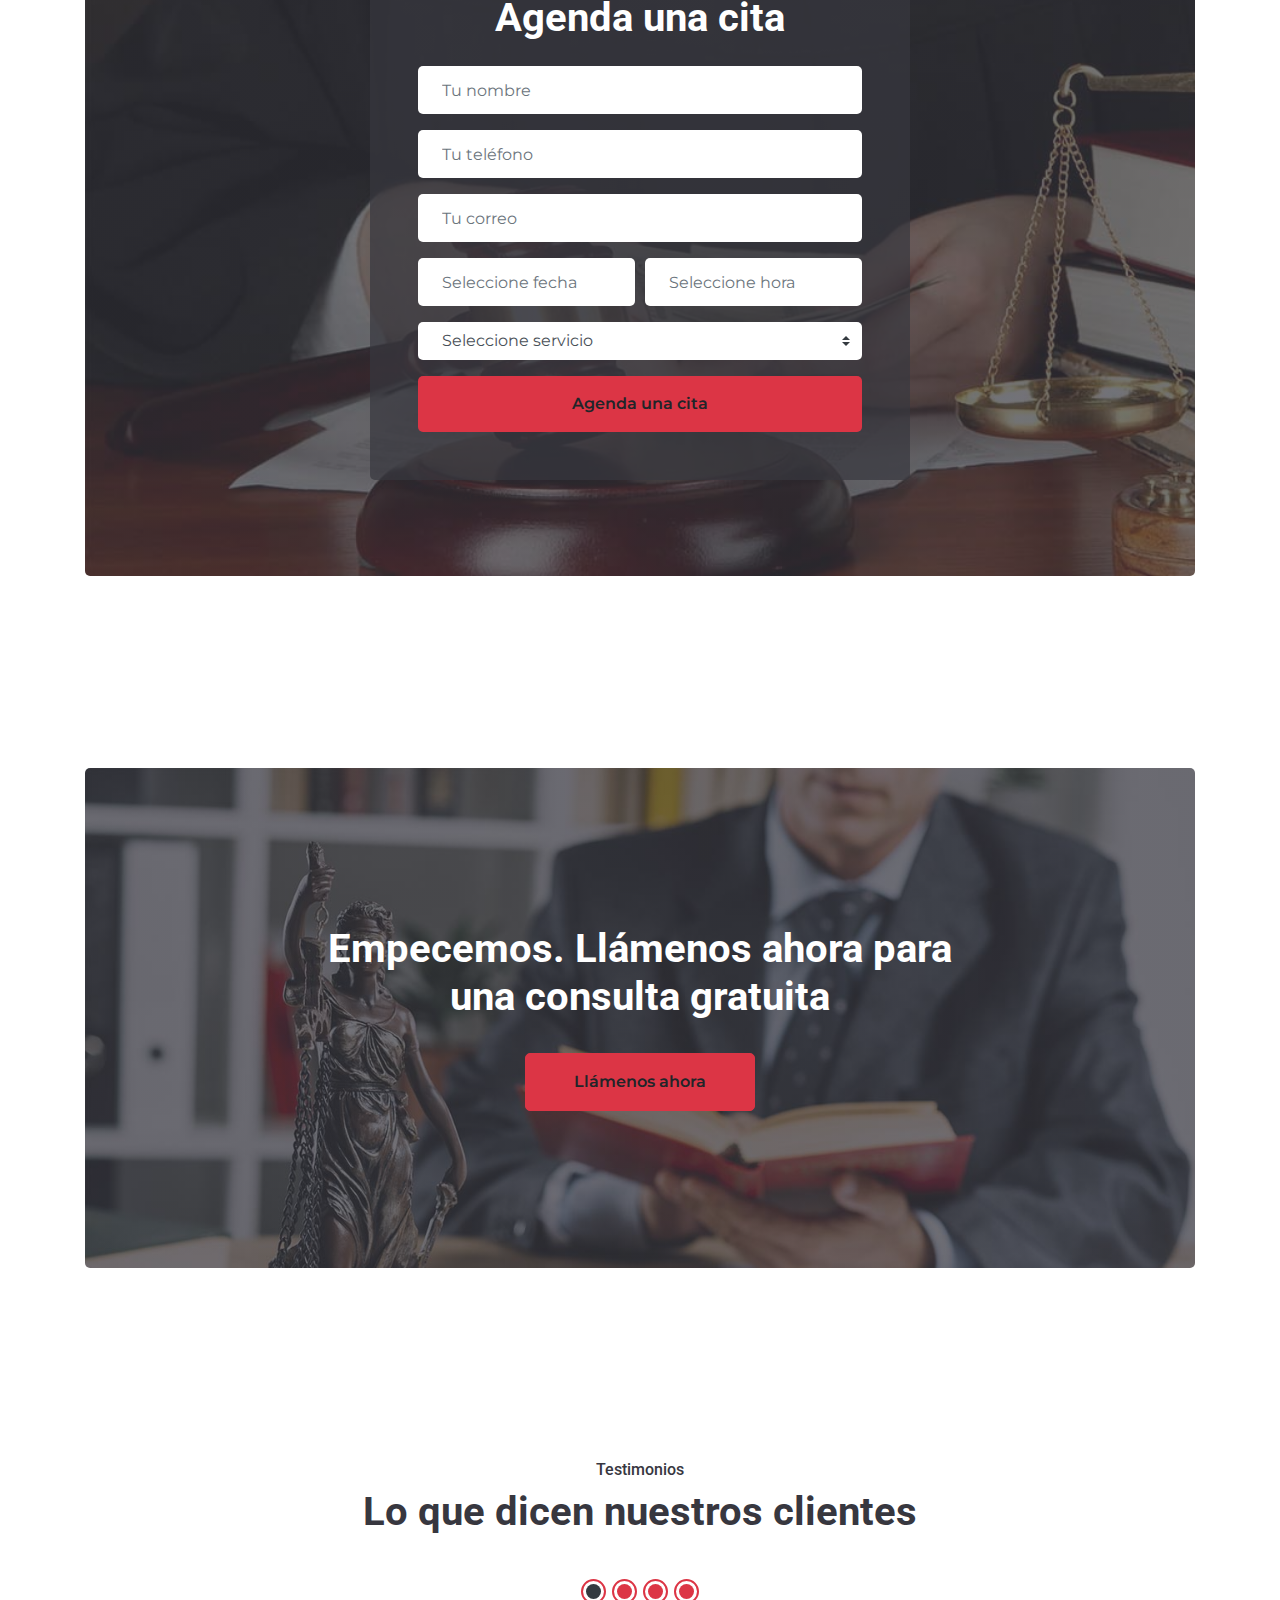
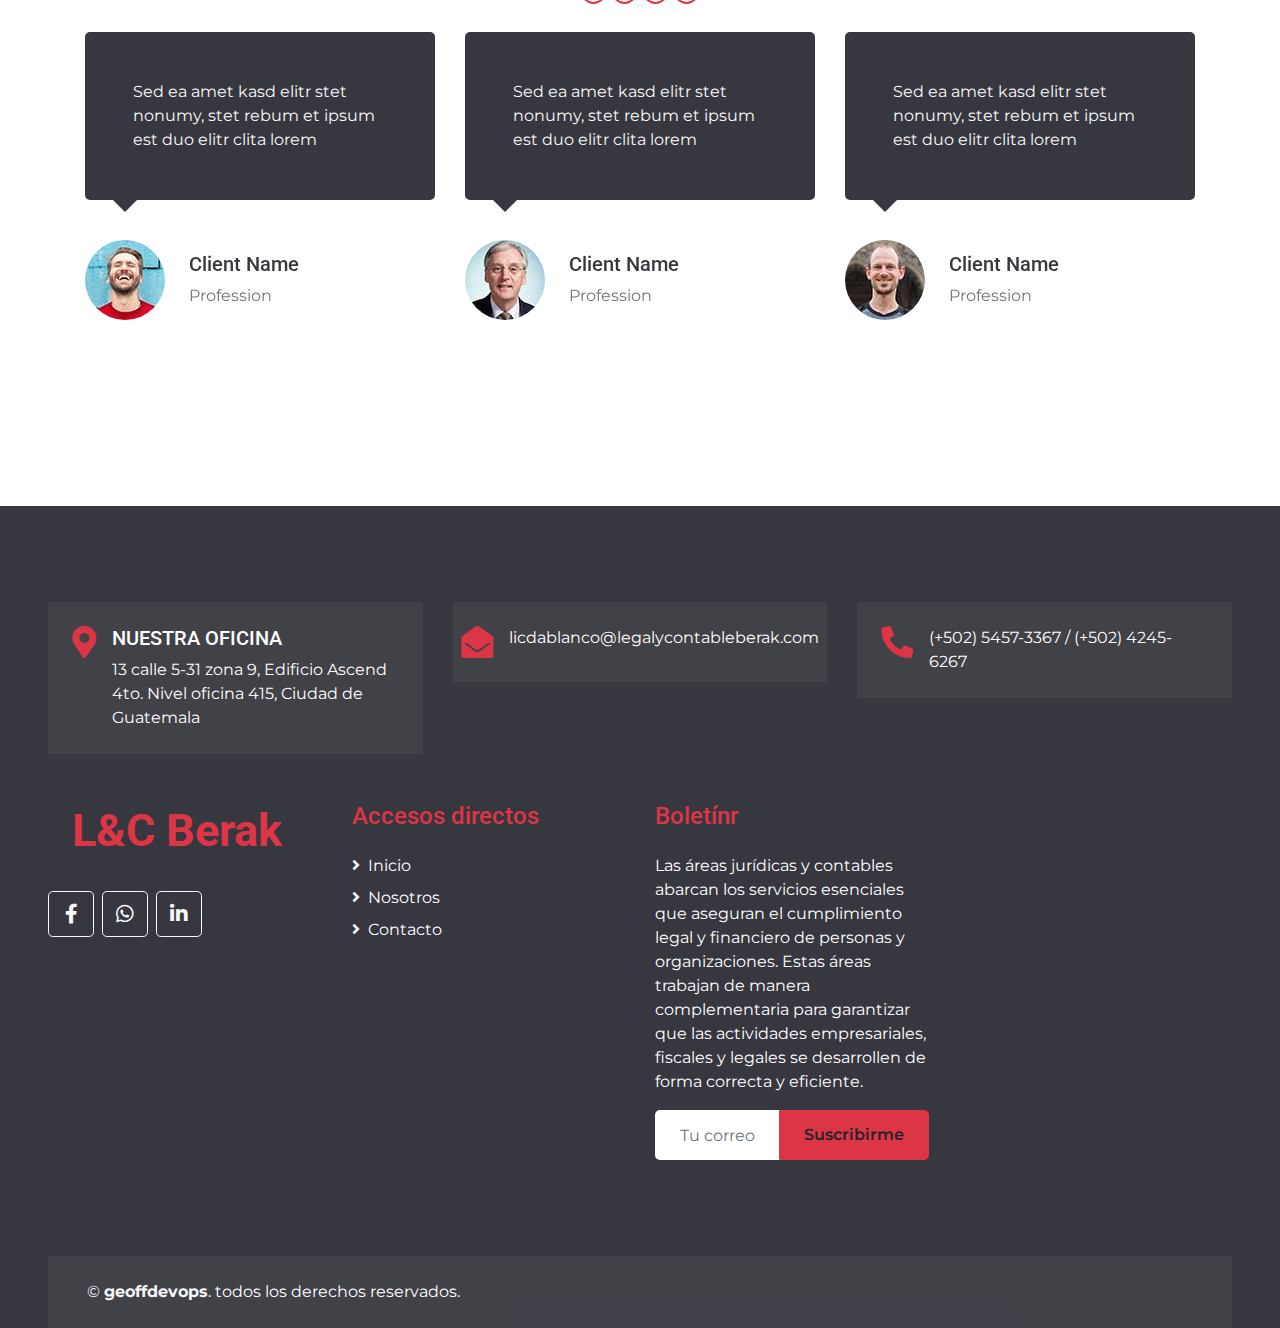
==== commit 30ffa8ea: "Se modifica para funcionalidad formulario agendar cita" ====
--- a/index.html
+++ b/index.html
@@ -233,43 +233,39 @@
                     <div class="col-lg-6 py-5">
                         <div class="rounded p-5 my-5" style="background: rgba(55, 55, 63, .7);">
                             <h1 class="text-center text-white mb-4">Agenda una cita</h1>
-                            <form>
+                            <form name="sentMessage" id="contactForm" novalidate="novalidate" method="POST" action="https://legalycontableberak.com/mail/agenda.php">
                                 <div class="form-group">
-                                    <input type="text" class="form-control border-0 p-4" placeholder="Tu nombre" required="required" />
+                                    <input type="text" name="name" class="form-control border-0 p-4" id="name" placeholder="Tu nombre" required />
                                 </div>
                                 <div class="form-group">
-                                    <input type="tel" class="form-control border-0 p-4" placeholder="Tu telefono" required="required" />
+                                    <input type="tel" name="phone" class="form-control border-0 p-4" id="phone" placeholder="Tu teléfono" required />
                                 </div>
                                 <div class="form-group">
-                                    <input type="email" class="form-control border-0 p-4" placeholder="Tu correo" required="required" />
+                                    <input type="email" name="email" class="form-control border-0 p-4" id="email" placeholder="Tu correo" required />
                                 </div>
                                 <div class="form-row">
                                     <div class="col-6">
                                         <div class="form-group">
-                                            <div class="date" id="date" data-target-input="nearest">
-                                                <input type="text" class="form-control border-0 p-4 datetimepicker-input" placeholder="Seleccione feha" data-target="#date" data-toggle="datetimepicker"/>
-                                            </div>
+                                            <input type="text" name="date" class="form-control border-0 p-4 datetimepicker-input" id="date" placeholder="Seleccione fecha" required />
                                         </div>
                                     </div>
                                     <div class="col-6">
                                         <div class="form-group">
-                                            <div class="time" id="time" data-target-input="nearest">
-                                                <input type="text" class="form-control border-0 p-4 datetimepicker-input" placeholder="Seleccione hora" data-target="#time" data-toggle="datetimepicker"/>
-                                            </div>
+                                            <input type="text" name="time" class="form-control border-0 p-4 datetimepicker-input" id="time" placeholder="Seleccione hora" required />
                                         </div>
                                     </div>
                                 </div>
                                 <div class="form-group">
-                                    <select class="custom-select border-0 px-4" style="height: 47px;">
-                                        <option selected>Seleccione servicio</option>
+                                    <select name="service" class="custom-select border-0 px-4" required>
+                                        <option value="" selected disabled>Seleccione servicio</option>
                                         <option value="1">Servicios contables</option>
                                         <option value="2">Derecho de familia</option>
                                         <option value="3">Derecho mercantil</option>
-                                        <option value="3">Femicidio</option>
+                                        <option value="4">Femicidio</option>
                                     </select>
                                 </div>
                                 <div>
-                                    <button class="btn btn-primary btn-block border-0 py-3" type="submit">Agenda una cita</button>
+                                    <button class="btn btn-primary btn-block border-0 py-3" type="submit" id="sendMessageButton">Agenda una cita</button>
                                 </div>
                             </form>
                         </div>
@@ -597,7 +593,7 @@
 
     <!-- Contact Javascript File -->
     <script src="mail/jqBootstrapValidation.min.js"></script>
-    <script src="mail/contact.js"></script>
+    <script src="mail/agenda.js"></script>
 
     <!-- Template Javascript -->
     <script src="js/main.js"></script>
